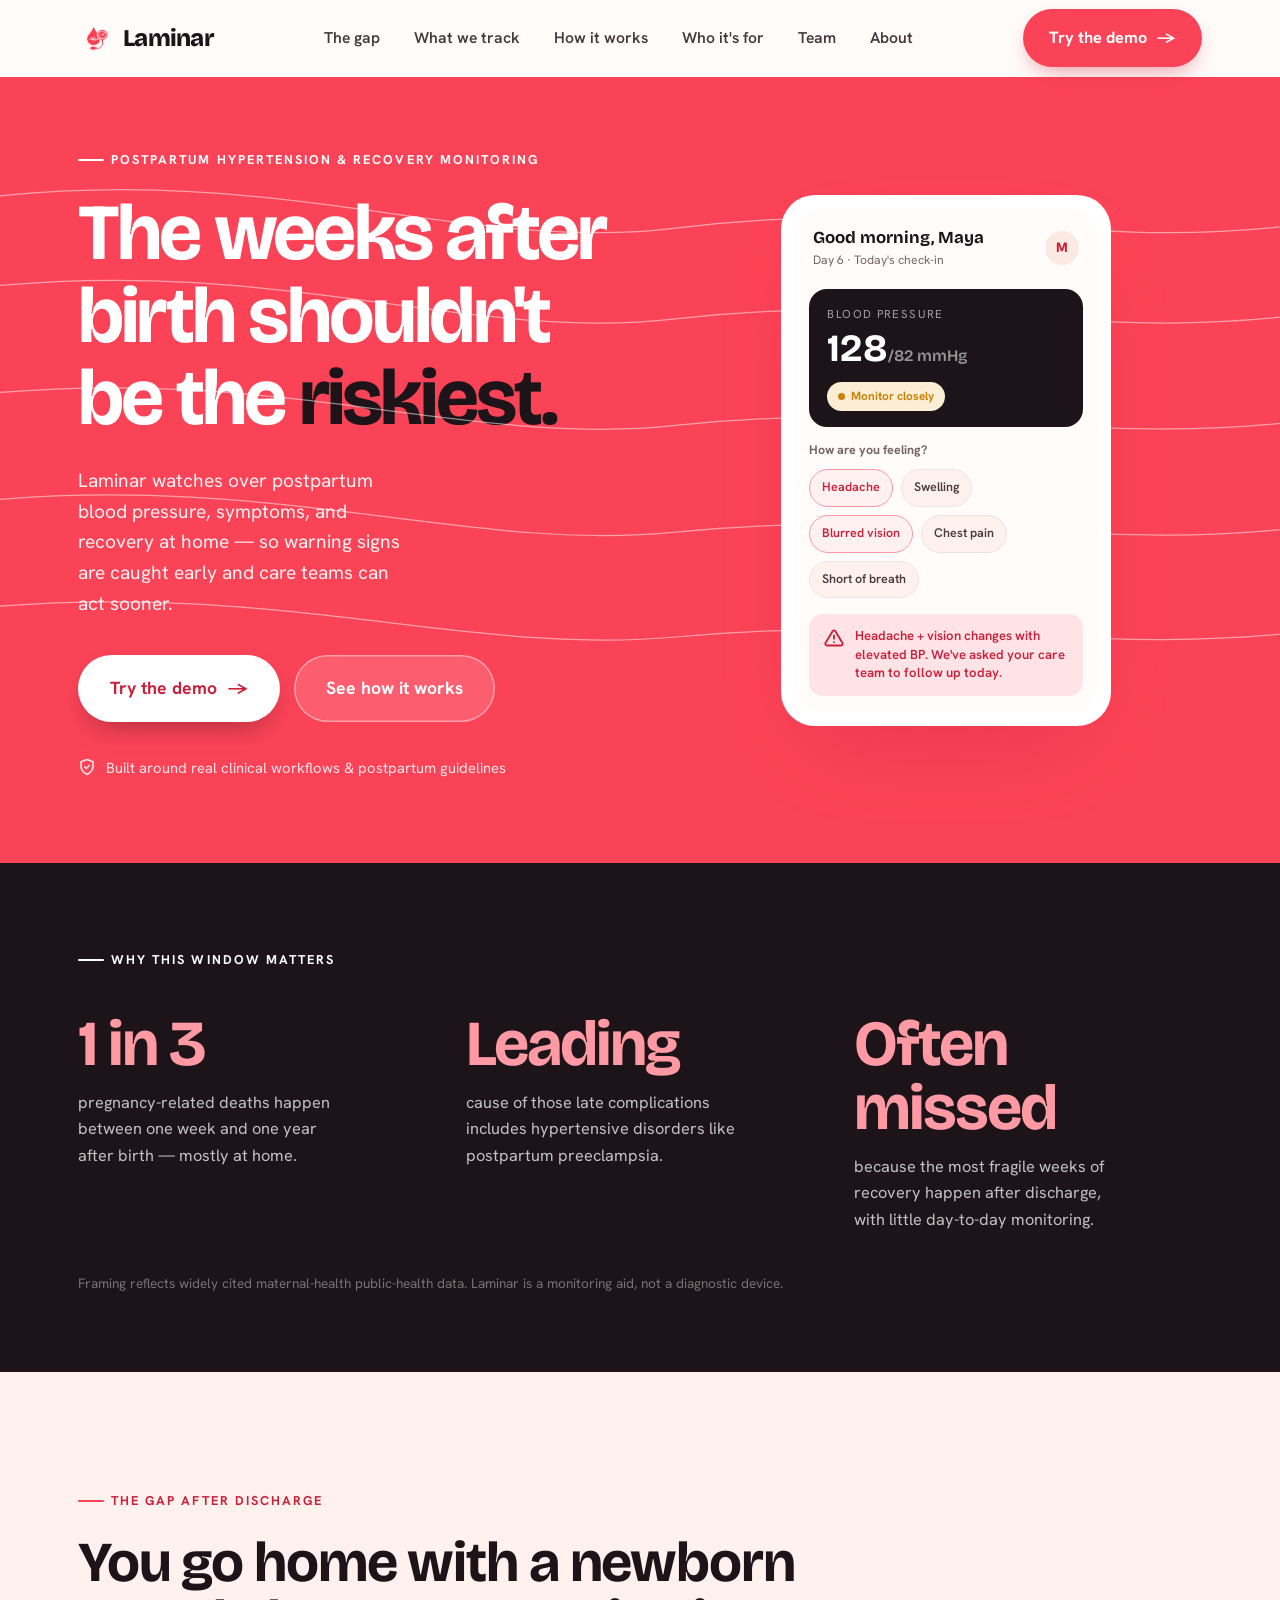
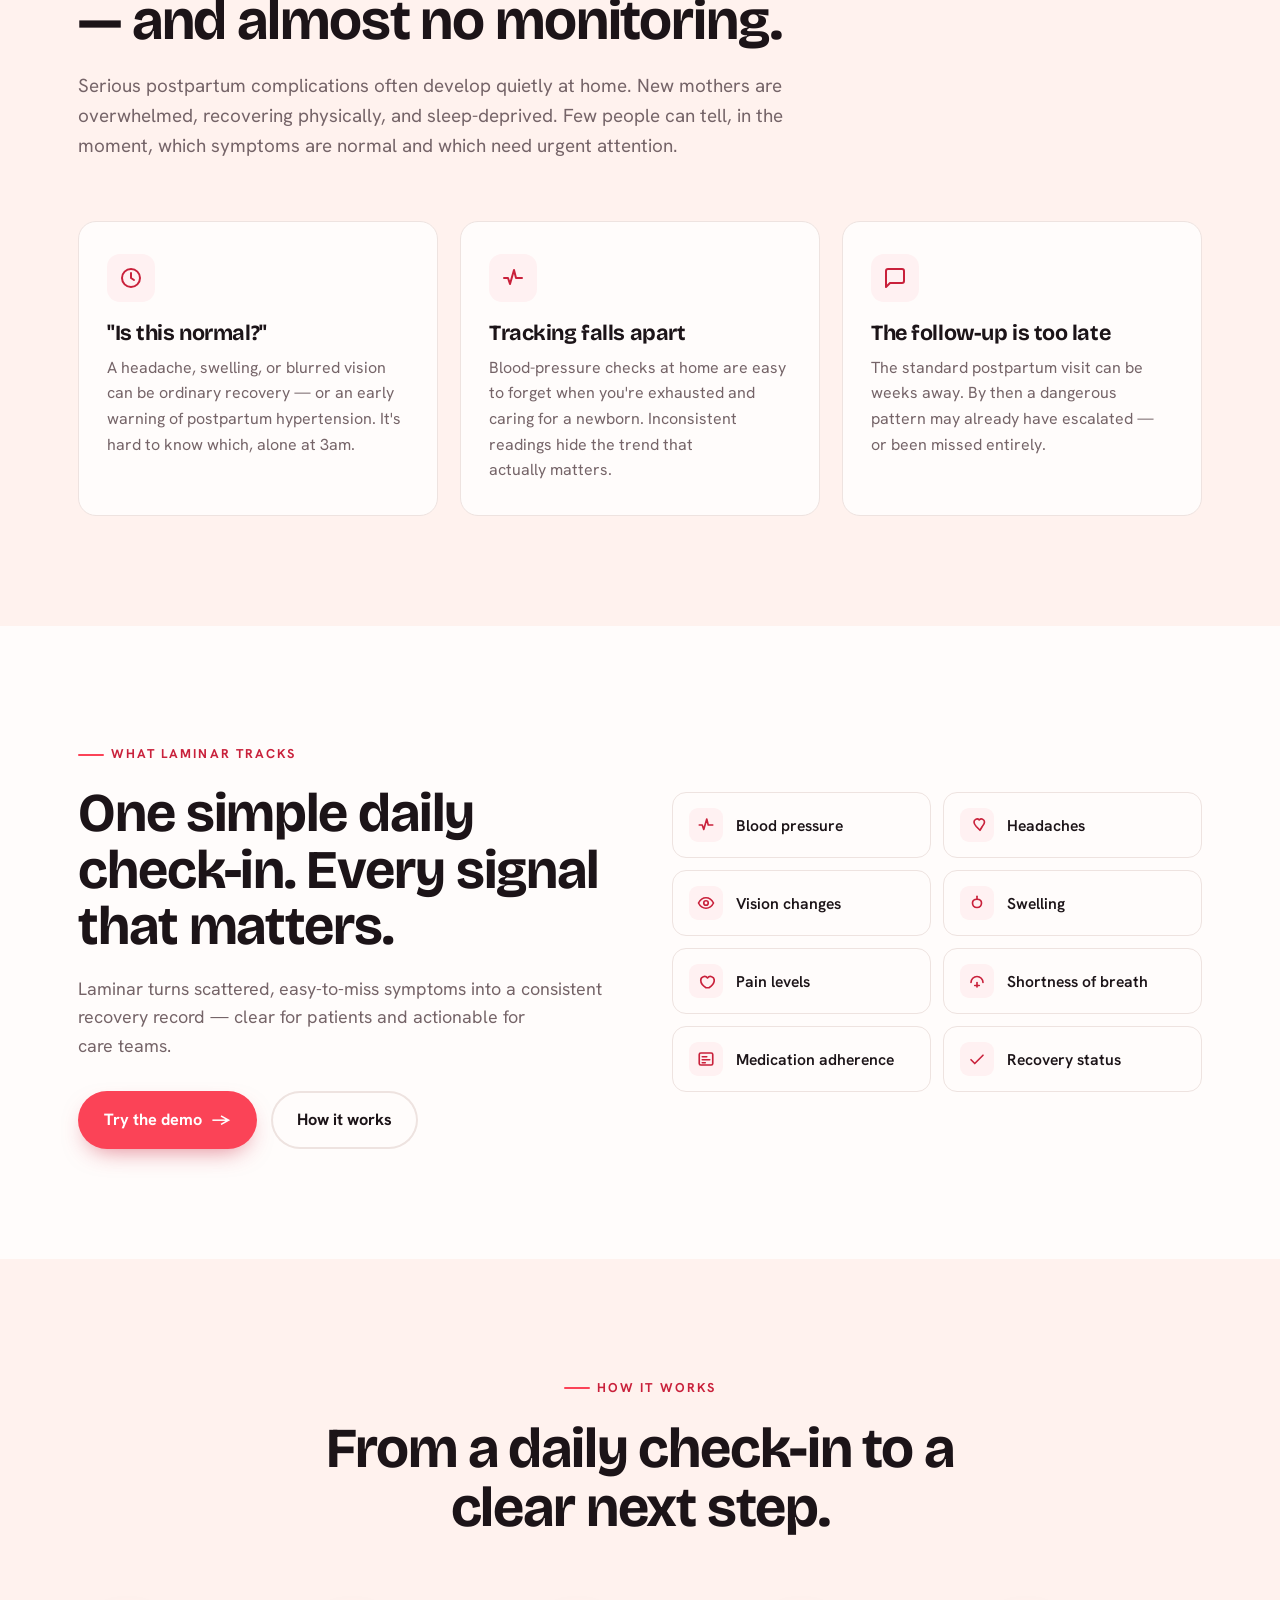
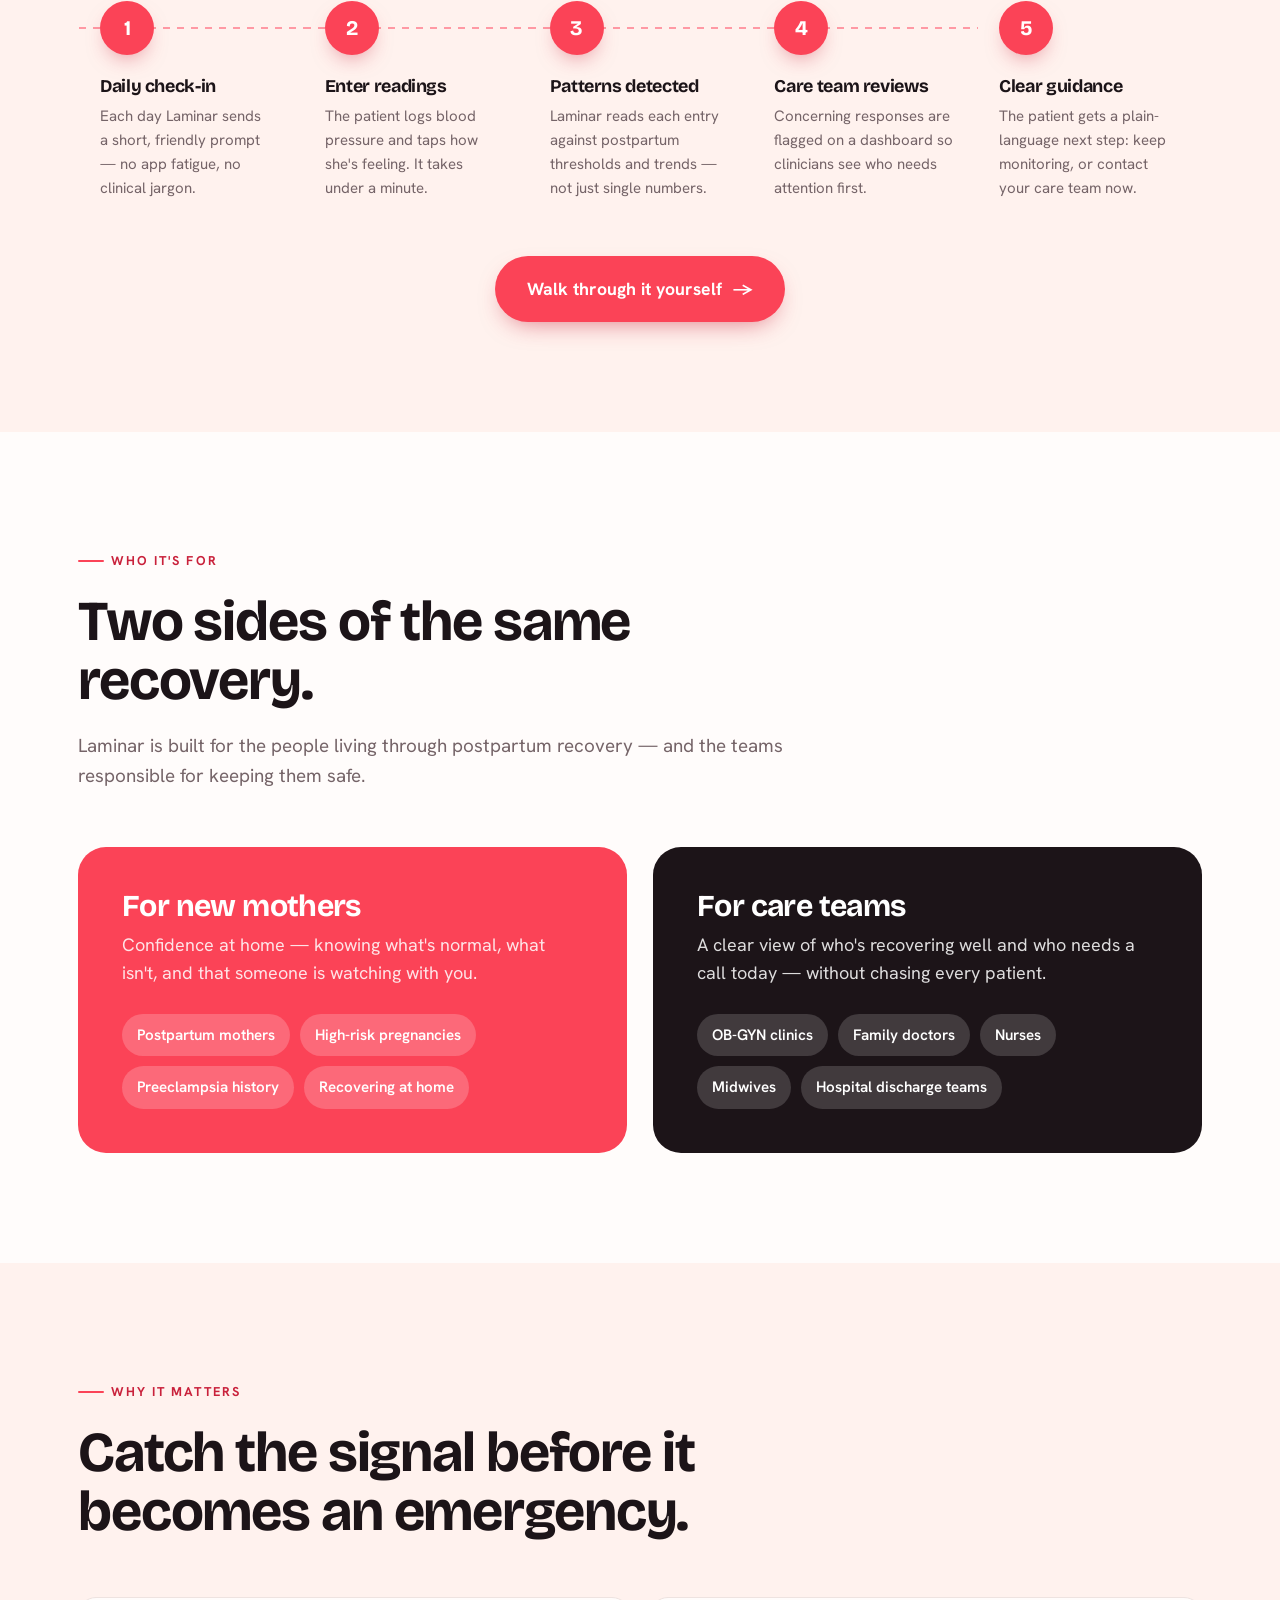
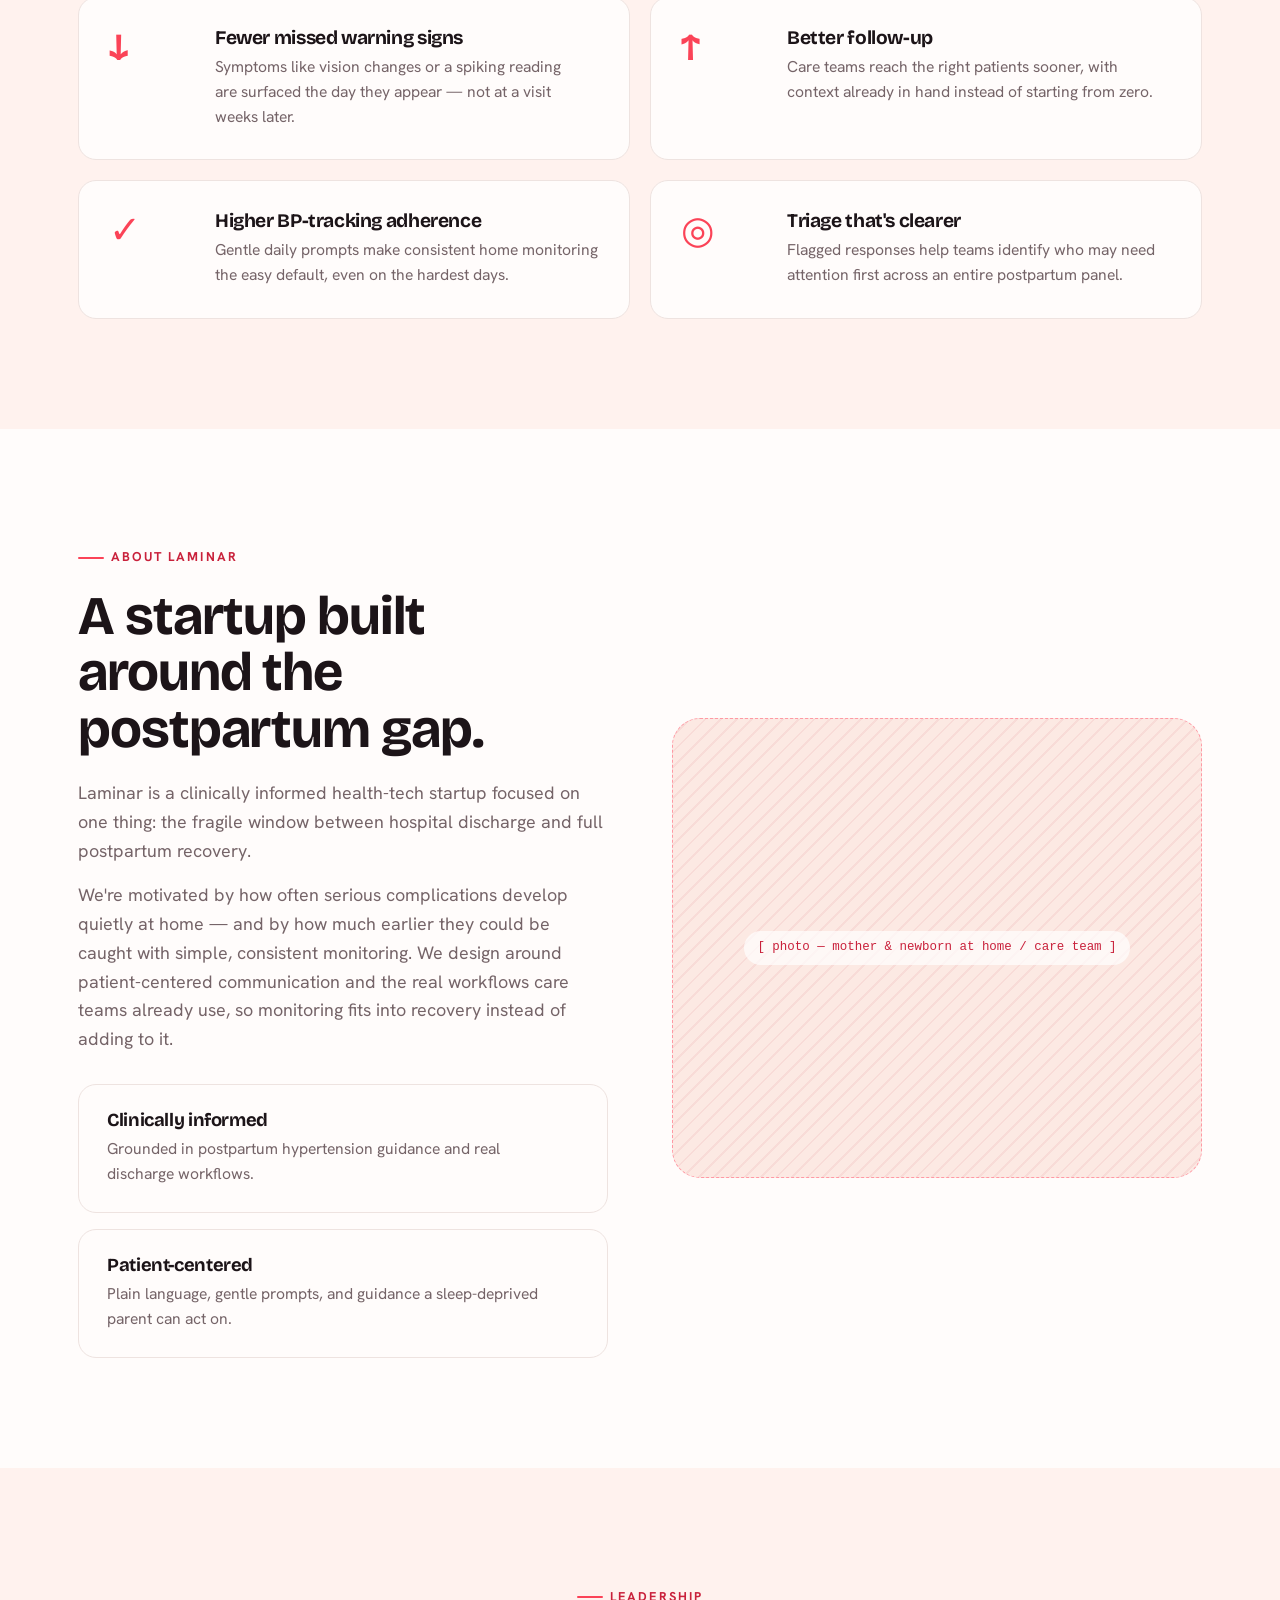
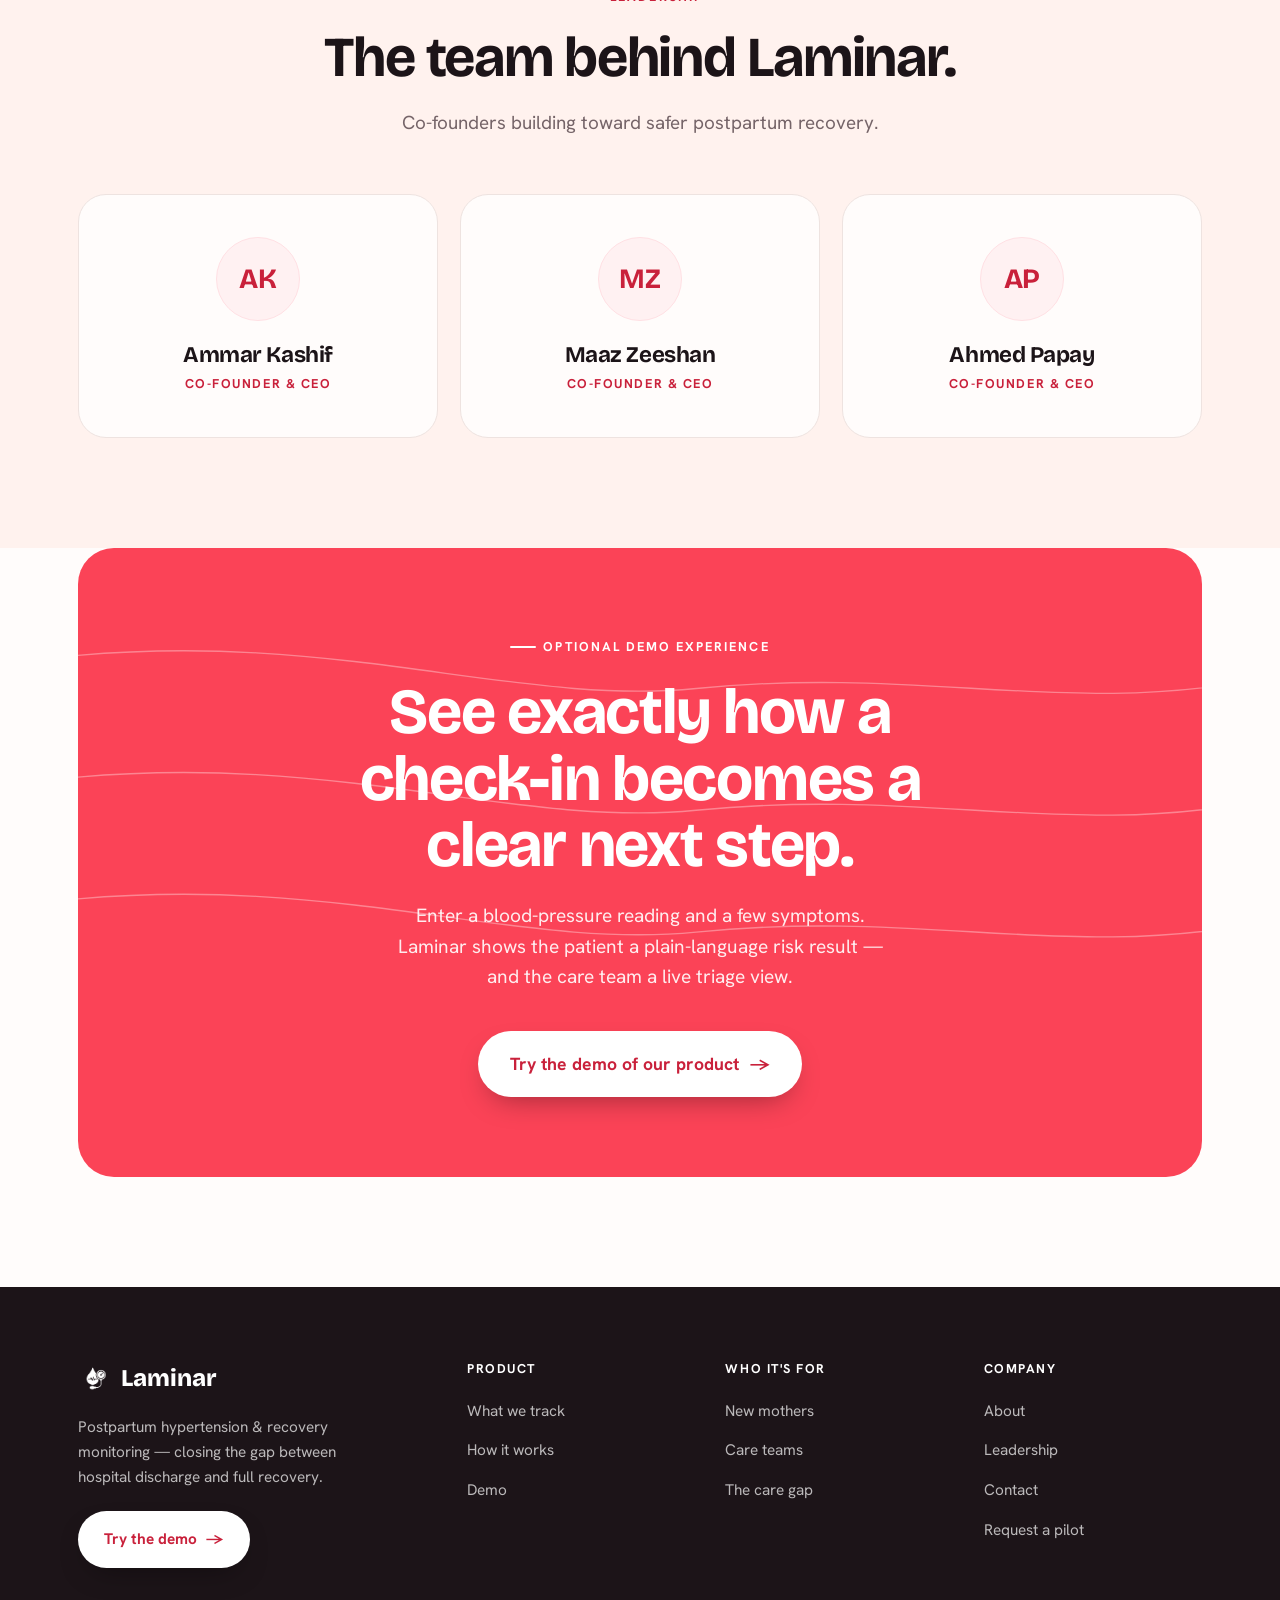
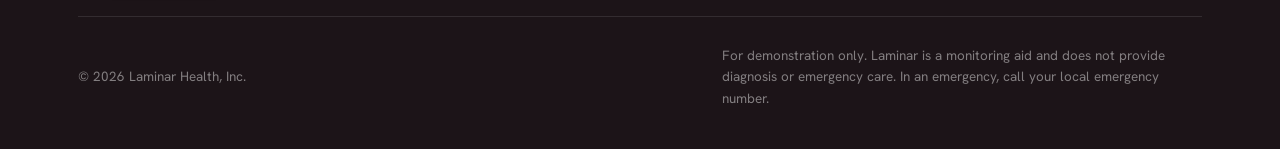
==== index.html @ c6262eac "Initial commit: Laminar website" ====
<!DOCTYPE html>
<html lang="en">
<head>
<meta charset="UTF-8" />
<meta name="viewport" content="width=device-width, initial-scale=1.0" />
<title>Laminar — Postpartum hypertension & recovery monitoring</title>
<link rel="preconnect" href="https://fonts.googleapis.com" />
<link rel="preconnect" href="https://fonts.gstatic.com" crossorigin />
<link href="https://fonts.googleapis.com/css2?family=Bricolage+Grotesque:opsz,wght@12..96,600;12..96,700;12..96,800&family=Hanken+Grotesk:wght@400;500;600;700;800&display=swap" rel="stylesheet" />
<link rel="stylesheet" href="css/site.css" />
<link rel="icon" href="assets/laminar-mark.png" />
</head>
<body>

<!-- ===================== NAV ===================== -->
<header class="nav" id="nav">
  <div class="wrap nav__in">
    <a class="brand" href="#top">
      <img src="assets/laminar-mark.png" alt="Laminar logo" />
      Laminar
    </a>
    <nav class="nav__links">
      <a href="#problem">The gap</a>
      <a href="#solution">What we track</a>
      <a href="#how">How it works</a>
      <a href="#who">Who it's for</a>
      <a href="#team">Team</a>
      <a href="#about">About</a>
    </nav>
    <div class="nav__cta">
      <a class="btn" href="Demo.html">Try the demo <span class="arr">→</span></a>
    </div>
  </div>
</header>

<!-- ===================== HERO ===================== -->
<section class="hero" id="top">
  <svg class="streamlines" viewBox="0 0 1440 700" preserveAspectRatio="none" aria-hidden="true">
    <path d="M-50,140 C300,90 520,200 760,170 1060,132 1240,205 1500,160" />
    <path d="M-50,240 C300,195 520,300 760,272 1060,238 1240,305 1500,262" />
    <path d="M-50,360 C300,318 520,418 760,392 1060,360 1240,422 1500,382" />
    <path d="M-50,480 C300,440 520,536 760,512 1060,482 1240,540 1500,502" />
    <path d="M-50,600 C300,562 520,652 760,630 1060,602 1240,656 1500,620" />
  </svg>
  <div class="wrap hero__pad">
    <div class="hero__grid">
      <div>
        <span class="eyebrow on-dark">Postpartum hypertension &amp; recovery monitoring</span>
        <h1 style="margin-top:22px;">The weeks after birth shouldn't be the <em>riskiest.</em></h1>
        <p class="hero__lede">Laminar watches over postpartum blood pressure, symptoms, and recovery at home — so warning signs are caught early and care teams can act sooner.</p>
        <div class="hero__cta">
          <a class="btn btn--white btn--lg" href="Demo.html">Try the demo <span class="arr">→</span></a>
          <a class="btn btn--lg" style="--bg:rgba(255,255,255,.14);--fg:#fff;box-shadow:inset 0 0 0 1.5px rgba(255,255,255,.4);" href="#how">See how it works</a>
        </div>
        <div class="hero__trust">
          <svg width="18" height="18" viewBox="0 0 24 24" fill="none" stroke="currentColor" stroke-width="2.2" stroke-linecap="round" stroke-linejoin="round"><path d="M12 2 4 5v6c0 5 3.4 8.5 8 11 4.6-2.5 8-6 8-11V5z"/><path d="m9 12 2 2 4-4"/></svg>
          Built around real clinical workflows &amp; postpartum guidelines
        </div>
      </div>

      <!-- hero product mock -->
      <div class="phone" aria-hidden="true">
        <div class="phone__screen">
          <div class="mock-head">
            <div>
              <div class="mock-greet">Good morning, Maya</div>
              <div class="mock-sub">Day 6 · Today's check-in</div>
            </div>
            <div class="mock-av">M</div>
          </div>
          <div class="bp-card">
            <div class="lab">Blood pressure</div>
            <div class="val">128<span>/82 mmHg</span></div>
            <div style="margin-top:12px;"><span class="pill watch dot">Monitor closely</span></div>
          </div>
          <div style="padding:2px 14px 4px;font-size:.78rem;font-weight:700;color:var(--ink-500);">How are you feeling?</div>
          <div class="sym-row">
            <span class="sym-chip sel">Headache</span>
            <span class="sym-chip">Swelling</span>
            <span class="sym-chip sel">Blurred vision</span>
            <span class="sym-chip">Chest pain</span>
            <span class="sym-chip">Short of breath</span>
          </div>
          <div style="margin:2px 14px 16px;background:var(--alert-bg);border-radius:14px;padding:13px 15px;display:flex;gap:11px;align-items:flex-start;">
            <svg width="20" height="20" viewBox="0 0 24 24" fill="none" stroke="var(--alert)" stroke-width="2.2" stroke-linecap="round" stroke-linejoin="round" style="flex:none;margin-top:1px;"><path d="M10.3 3.8 1.8 18a2 2 0 0 0 1.7 3h17a2 2 0 0 0 1.7-3L13.7 3.8a2 2 0 0 0-3.4 0z"/><path d="M12 9v4"/><path d="M12 17h.01"/></svg>
            <div style="font-size:.82rem;color:var(--alert);font-weight:600;line-height:1.4;">Headache + vision changes with elevated BP. We've asked your care team to follow up today.</div>
          </div>
        </div>
      </div>
    </div>
  </div>
</section>

<!-- ===================== STAT BAND ===================== -->
<section class="band">
  <div class="wrap">
    <span class="eyebrow on-dark" style="margin-bottom:42px;display:inline-flex;">Why this window matters</span>
    <div class="band__grid">
      <div class="stat reveal">
        <div class="n">1 in 3</div>
        <div class="t">pregnancy-related deaths happen between one week and one year after birth — mostly at home.</div>
      </div>
      <div class="stat reveal">
        <div class="n">Leading</div>
        <div class="t">cause of those late complications includes hypertensive disorders like postpartum preeclampsia.</div>
      </div>
      <div class="stat reveal">
        <div class="n">Often missed</div>
        <div class="t">because the most fragile weeks of recovery happen after discharge, with little day-to-day monitoring.</div>
      </div>
    </div>
    <p class="band__note">Framing reflects widely cited maternal-health public-health data. Laminar is a monitoring aid, not a diagnostic device.</p>
  </div>
</section>

<!-- ===================== PROBLEM ===================== -->
<section class="sec sec--cream" id="problem">
  <div class="wrap">
    <div class="sec-head reveal">
      <span class="eyebrow">The gap after discharge</span>
      <h2>You go home with a newborn — and almost no monitoring.</h2>
      <p>Serious postpartum complications often develop quietly at home. New mothers are overwhelmed, recovering physically, and sleep-deprived. Few people can tell, in the moment, which symptoms are normal and which need urgent attention.</p>
    </div>
    <div class="prob-grid">
      <div class="prob reveal">
        <div class="ico"><svg width="24" height="24" viewBox="0 0 24 24" fill="none" stroke="currentColor" stroke-width="2" stroke-linecap="round" stroke-linejoin="round"><circle cx="12" cy="12" r="9"/><path d="M12 7v5l3 2"/></svg></div>
        <h3>"Is this normal?"</h3>
        <p>A headache, swelling, or blurred vision can be ordinary recovery — or an early warning of postpartum hypertension. It's hard to know which, alone at 3am.</p>
      </div>
      <div class="prob reveal">
        <div class="ico"><svg width="24" height="24" viewBox="0 0 24 24" fill="none" stroke="currentColor" stroke-width="2" stroke-linecap="round" stroke-linejoin="round"><path d="M3 12h4l2 6 4-14 2 8h6"/></svg></div>
        <h3>Tracking falls apart</h3>
        <p>Blood-pressure checks at home are easy to forget when you're exhausted and caring for a newborn. Inconsistent readings hide the trend that actually matters.</p>
      </div>
      <div class="prob reveal">
        <div class="ico"><svg width="24" height="24" viewBox="0 0 24 24" fill="none" stroke="currentColor" stroke-width="2" stroke-linecap="round" stroke-linejoin="round"><path d="M21 15a2 2 0 0 1-2 2H7l-4 4V5a2 2 0 0 1 2-2h14a2 2 0 0 1 2 2z"/></svg></div>
        <h3>The follow-up is too late</h3>
        <p>The standard postpartum visit can be weeks away. By then a dangerous pattern may already have escalated — or been missed entirely.</p>
      </div>
    </div>
  </div>
</section>

<!-- ===================== SOLUTION ===================== -->
<section class="sec" id="solution">
  <div class="wrap split">
    <div class="reveal">
      <span class="eyebrow">What Laminar tracks</span>
      <h2 style="font-size:clamp(2.1rem,4.4vw,3.4rem);margin-top:20px;">One simple daily check-in. Every signal that matters.</h2>
      <p style="color:var(--ink-500);font-size:1.12rem;margin-top:20px;">Laminar turns scattered, easy-to-miss symptoms into a consistent recovery record — clear for patients and actionable for care teams.</p>
      <div style="margin-top:30px;display:flex;gap:14px;flex-wrap:wrap;">
        <a class="btn" href="Demo.html">Try the demo <span class="arr">→</span></a>
        <a class="btn btn--ghost" href="#how">How it works</a>
      </div>
    </div>
    <div class="signal-grid reveal">
      <div class="signal"><span class="s-ico"><svg width="18" height="18" viewBox="0 0 24 24" fill="none" stroke="currentColor" stroke-width="2.2" stroke-linecap="round" stroke-linejoin="round"><path d="M3 12h4l2 6 4-14 2 8h6"/></svg></span>Blood pressure</div>
      <div class="signal"><span class="s-ico"><svg width="18" height="18" viewBox="0 0 24 24" fill="none" stroke="currentColor" stroke-width="2.2" stroke-linecap="round" stroke-linejoin="round"><path d="M19 14c1.5-1.6 3-3.6 3-6a4 4 0 0 0-7-2.7A4 4 0 0 0 8 8c0 2.4 1.5 4.4 3 6l5 5z"/></svg></span>Headaches</div>
      <div class="signal"><span class="s-ico"><svg width="18" height="18" viewBox="0 0 24 24" fill="none" stroke="currentColor" stroke-width="2.2" stroke-linecap="round" stroke-linejoin="round"><circle cx="12" cy="12" r="3"/><path d="M2 12s3.5-7 10-7 10 7 10 7-3.5 7-10 7-10-7-10-7z"/></svg></span>Vision changes</div>
      <div class="signal"><span class="s-ico"><svg width="18" height="18" viewBox="0 0 24 24" fill="none" stroke="currentColor" stroke-width="2.2" stroke-linecap="round" stroke-linejoin="round"><path d="M6 12c0-3 2-5 6-5s6 2 6 5-2 6-6 6-6-3-6-6z"/><path d="M12 7V3"/></svg></span>Swelling</div>
      <div class="signal"><span class="s-ico"><svg width="18" height="18" viewBox="0 0 24 24" fill="none" stroke="currentColor" stroke-width="2.2" stroke-linecap="round" stroke-linejoin="round"><path d="M12 21c-4-2.5-7-6-7-10a5 5 0 0 1 9-3 5 5 0 0 1 9 3c0 4-3 7.5-7 10z"/></svg></span>Pain levels</div>
      <div class="signal"><span class="s-ico"><svg width="18" height="18" viewBox="0 0 24 24" fill="none" stroke="currentColor" stroke-width="2.2" stroke-linecap="round" stroke-linejoin="round"><path d="M4 14a8 8 0 1 1 16 0"/><path d="M12 14v6"/><path d="M9 18h6"/></svg></span>Shortness of breath</div>
      <div class="signal"><span class="s-ico"><svg width="18" height="18" viewBox="0 0 24 24" fill="none" stroke="currentColor" stroke-width="2.2" stroke-linecap="round" stroke-linejoin="round"><rect x="3" y="4" width="18" height="16" rx="2"/><path d="M7 9h6M7 13h10M7 17h4"/></svg></span>Medication adherence</div>
      <div class="signal"><span class="s-ico"><svg width="18" height="18" viewBox="0 0 24 24" fill="none" stroke="currentColor" stroke-width="2.2" stroke-linecap="round" stroke-linejoin="round"><path d="M20 7 9 18l-5-5"/></svg></span>Recovery status</div>
    </div>
  </div>
</section>

<!-- ===================== HOW IT WORKS ===================== -->
<section class="sec sec--cream" id="how">
  <div class="wrap">
    <div class="sec-head reveal" style="margin-inline:auto;text-align:center;">
      <span class="eyebrow" style="justify-content:center;">How it works</span>
      <h2>From a daily check-in to a clear next step.</h2>
    </div>
    <div class="steps">
      <div class="step reveal">
        <div class="step__num">1</div>
        <h3>Daily check-in</h3>
        <p>Each day Laminar sends a short, friendly prompt — no app fatigue, no clinical jargon.</p>
      </div>
      <div class="step reveal">
        <div class="step__num">2</div>
        <h3>Enter readings</h3>
        <p>The patient logs blood pressure and taps how she's feeling. It takes under a minute.</p>
      </div>
      <div class="step reveal">
        <div class="step__num">3</div>
        <h3>Patterns detected</h3>
        <p>Laminar reads each entry against postpartum thresholds and trends — not just single numbers.</p>
      </div>
      <div class="step reveal">
        <div class="step__num">4</div>
        <h3>Care team reviews</h3>
        <p>Concerning responses are flagged on a dashboard so clinicians see who needs attention first.</p>
      </div>
      <div class="step reveal">
        <div class="step__num">5</div>
        <h3>Clear guidance</h3>
        <p>The patient gets a plain-language next step: keep monitoring, or contact your care team now.</p>
      </div>
    </div>
    <div style="text-align:center;margin-top:56px;">
      <a class="btn btn--lg" href="Demo.html">Walk through it yourself <span class="arr">→</span></a>
    </div>
  </div>
</section>

<!-- ===================== WHO IT'S FOR ===================== -->
<section class="sec" id="who">
  <div class="wrap">
    <div class="sec-head reveal">
      <span class="eyebrow">Who it's for</span>
      <h2>Two sides of the same recovery.</h2>
      <p>Laminar is built for the people living through postpartum recovery — and the teams responsible for keeping them safe.</p>
    </div>
    <div class="who-grid">
      <div class="who who--moms reveal">
        <h3>For new mothers</h3>
        <p>Confidence at home — knowing what's normal, what isn't, and that someone is watching with you.</p>
        <ul>
          <li>Postpartum mothers</li>
          <li>High-risk pregnancies</li>
          <li>Preeclampsia history</li>
          <li>Recovering at home</li>
        </ul>
      </div>
      <div class="who who--teams reveal">
        <h3>For care teams</h3>
        <p>A clear view of who's recovering well and who needs a call today — without chasing every patient.</p>
        <ul>
          <li>OB-GYN clinics</li>
          <li>Family doctors</li>
          <li>Nurses</li>
          <li>Midwives</li>
          <li>Hospital discharge teams</li>
        </ul>
      </div>
    </div>
  </div>
</section>

<!-- ===================== WHY IT MATTERS ===================== -->
<section class="sec sec--cream">
  <div class="wrap">
    <div class="sec-head reveal">
      <span class="eyebrow">Why it matters</span>
      <h2>Catch the signal before it becomes an emergency.</h2>
    </div>
    <div class="why-grid">
      <div class="why reveal">
        <div class="big">↓</div>
        <div><h3>Fewer missed warning signs</h3><p>Symptoms like vision changes or a spiking reading are surfaced the day they appear — not at a visit weeks later.</p></div>
      </div>
      <div class="why reveal">
        <div class="big">↑</div>
        <div><h3>Better follow-up</h3><p>Care teams reach the right patients sooner, with context already in hand instead of starting from zero.</p></div>
      </div>
      <div class="why reveal">
        <div class="big">✓</div>
        <div><h3>Higher BP-tracking adherence</h3><p>Gentle daily prompts make consistent home monitoring the easy default, even on the hardest days.</p></div>
      </div>
      <div class="why reveal">
        <div class="big">◎</div>
        <div><h3>Triage that's clearer</h3><p>Flagged responses help teams identify who may need attention first across an entire postpartum panel.</p></div>
      </div>
    </div>
  </div>
</section>

<!-- ===================== ABOUT ===================== -->
<section class="sec" id="about">
  <div class="wrap about-grid">
    <div class="reveal">
      <span class="eyebrow">About Laminar</span>
      <h2 style="font-size:clamp(2.1rem,4.4vw,3.4rem);margin-top:20px;">A startup built around the postpartum gap.</h2>
      <p style="color:var(--ink-500);font-size:1.12rem;margin-top:22px;">Laminar is a clinically informed health-tech startup focused on one thing: the fragile window between hospital discharge and full postpartum recovery.</p>
      <p style="color:var(--ink-500);font-size:1.12rem;margin-top:16px;">We're motivated by how often serious complications develop quietly at home — and by how much earlier they could be caught with simple, consistent monitoring. We design around patient-centered communication and the real workflows care teams already use, so monitoring fits into recovery instead of adding to it.</p>
      <div class="about-cards" style="margin-top:30px;">
        <div class="about-card"><h4>Clinically informed</h4><p>Grounded in postpartum hypertension guidance and real discharge workflows.</p></div>
        <div class="about-card"><h4>Patient-centered</h4><p>Plain language, gentle prompts, and guidance a sleep-deprived parent can act on.</p></div>
      </div>
    </div>
    <div class="slot reveal" style="min-height:460px;">
      <div class="slot__tag">[ photo — mother &amp; newborn at home / care team ]</div>
    </div>
  </div>
</section>

<!-- ===================== LEADERSHIP ===================== -->
<section class="sec sec--cream" id="team">
  <div class="wrap">
    <div class="sec-head reveal" style="margin-inline:auto;text-align:center;">
      <span class="eyebrow" style="justify-content:center;">Leadership</span>
      <h2>The team behind Laminar.</h2>
      <p style="margin-inline:auto;">Co-founders building toward safer postpartum recovery.</p>
    </div>
    <div class="team-grid">
      <div class="team-card reveal">
        <div class="avatar">AK</div>
        <h3>Ammar Kashif</h3>
        <div class="role">Co-Founder &amp; CEO</div>
      </div>
      <div class="team-card reveal">
        <div class="avatar">MZ</div>
        <h3>Maaz Zeeshan</h3>
        <div class="role">Co-Founder &amp; CEO</div>
      </div>
      <div class="team-card reveal">
        <div class="avatar">AP</div>
        <h3>Ahmed Papay</h3>
        <div class="role">Co-Founder &amp; CEO</div>
      </div>
    </div>
  </div>
</section>

<!-- ===================== DEMO CTA ===================== -->
<section class="sec" style="padding-top:0;">
  <div class="wrap">
    <div class="cta reveal">
      <svg class="streamlines" viewBox="0 0 1200 500" preserveAspectRatio="none" aria-hidden="true" style="opacity:.35;">
        <path d="M-50,120 C260,80 460,170 660,150 900,126 1060,180 1260,140"/>
        <path d="M-50,250 C260,210 460,300 660,280 900,256 1060,310 1260,270"/>
        <path d="M-50,380 C260,340 460,430 660,410 900,386 1060,440 1260,400"/>
      </svg>
      <div style="position:relative;z-index:1;">
        <span class="eyebrow on-dark" style="justify-content:center;margin-bottom:22px;">Optional demo experience</span>
        <h2>See exactly how a check-in becomes a clear next step.</h2>
        <p>Enter a blood-pressure reading and a few symptoms. Laminar shows the patient a plain-language risk result — and the care team a live triage view.</p>
        <div class="cta__row">
          <a class="btn btn--white btn--lg" href="Demo.html">Try the demo of our product <span class="arr">→</span></a>
        </div>
      </div>
    </div>
  </div>
</section>

<!-- ===================== FOOTER ===================== -->
<footer class="foot">
  <div class="wrap">
    <div class="foot__top">
      <div>
        <div class="foot__brand"><img src="assets/laminar-mark-white.png" alt="" />Laminar</div>
        <p class="fdesc">Postpartum hypertension &amp; recovery monitoring — closing the gap between hospital discharge and full recovery.</p>
        <div style="margin-top:22px;"><a class="btn btn--white" href="Demo.html">Try the demo <span class="arr">→</span></a></div>
      </div>
      <div>
        <h5>Product</h5>
        <ul>
          <li><a href="#solution">What we track</a></li>
          <li><a href="#how">How it works</a></li>
          <li><a href="Demo.html">Demo</a></li>
        </ul>
      </div>
      <div>
        <h5>Who it's for</h5>
        <ul>
          <li><a href="#who">New mothers</a></li>
          <li><a href="#who">Care teams</a></li>
          <li><a href="#problem">The care gap</a></li>
        </ul>
      </div>
      <div>
        <h5>Company</h5>
        <ul>
          <li><a href="#about">About</a></li>
          <li><a href="#team">Leadership</a></li>
          <li><a href="mailto:hello@laminar.health">Contact</a></li>
          <li><a href="Demo.html">Request a pilot</a></li>
        </ul>
      </div>
    </div>
    <div class="foot__bot">
      <span>© 2026 Laminar Health, Inc.</span>
      <span class="disc">For demonstration only. Laminar is a monitoring aid and does not provide diagnosis or emergency care. In an emergency, call your local emergency number.</span>
    </div>
  </div>
</footer>

<script>
  // nav shadow on scroll
  const nav = document.getElementById('nav');
  const onScroll = () => nav.classList.toggle('scrolled', window.scrollY > 12);
  onScroll(); window.addEventListener('scroll', onScroll, { passive: true });

  // reveal on scroll
  const io = new IntersectionObserver((entries) => {
    entries.forEach((e) => { if (e.isIntersecting) { e.target.classList.add('in'); io.unobserve(e.target); } });
  }, { threshold: 0.12, rootMargin: '0px 0px -8% 0px' });
  document.querySelectorAll('.reveal').forEach((el, i) => {
    el.style.transitionDelay = (Math.min(i % 5, 4) * 60) + 'ms';
    io.observe(el);
  });
  // safety net: never leave content hidden
  setTimeout(() => document.querySelectorAll('.reveal:not(.in)').forEach(el => {
    if (el.getBoundingClientRect().top < window.innerHeight) el.classList.add('in');
  }), 1200);
</script>
</body>
</html>
---- css/site.css ----
/* ============================================================
   LAMINAR — design tokens + marketing site styles
   Coral-forward, bold & graphic. Bricolage Grotesque + Hanken Grotesk.
   ============================================================ */

:root {
  /* brand coral (sampled from logo #FC4557) */
  --coral:      #FB4357;
  --coral-600:  #EC3149;
  --coral-700:  #C9213B;
  --coral-300:  #FF99A4;
  --coral-100:  #FFE0E4;
  --coral-50:   #FFF1F2;

  /* warm neutrals */
  --ink:        #1C1418;
  --ink-700:    #463A3F;
  --ink-500:    #756468;
  --ink-300:    #B7A9AD;
  --line:       #EEE3E0;
  --paper:      #FFFCFB;
  --cream:      #FFF2EE;
  --cream-deep: #FCE9E3;

  /* semantic risk states */
  --ok:       #138a63;
  --ok-bg:    #E1F2EB;
  --watch:    #C9820A;
  --watch-bg: #FBEED4;
  --alert:    var(--coral-700);
  --alert-bg: #FFE3E6;

  --radius:   18px;
  --radius-lg: 28px;
  --radius-sm: 11px;
  --shadow-sm: 0 1px 2px rgba(28,20,24,.05), 0 6px 16px -10px rgba(28,20,24,.18);
  --shadow-md: 0 2px 4px rgba(28,20,24,.04), 0 24px 48px -22px rgba(201,33,59,.28);
  --shadow-lg: 0 40px 90px -40px rgba(201,33,59,.40);

  --maxw: 1180px;
  --font-display: "Bricolage Grotesque", "Hanken Grotesk", system-ui, sans-serif;
  --font-body: "Hanken Grotesk", system-ui, -apple-system, sans-serif;
}

* { box-sizing: border-box; }
html { scroll-behavior: smooth; -webkit-text-size-adjust: 100%; }
body {
  margin: 0;
  font-family: var(--font-body);
  color: var(--ink);
  background: var(--paper);
  font-size: 18px;
  line-height: 1.6;
  -webkit-font-smoothing: antialiased;
  text-rendering: optimizeLegibility;
}
h1,h2,h3,h4 { font-family: var(--font-display); font-weight: 700; line-height: 1.04; letter-spacing: -.02em; margin: 0; }
p { margin: 0; text-wrap: pretty; }
a { color: inherit; text-decoration: none; }
img { display: block; max-width: 100%; }
section { position: relative; }

.wrap { max-width: var(--maxw); margin-inline: auto; padding-inline: 28px; }
.eyebrow {
  font-family: var(--font-body);
  font-weight: 700;
  font-size: .8rem;
  letter-spacing: .16em;
  text-transform: uppercase;
  display: inline-flex; align-items: center; gap: .55em;
  color: var(--coral-700);
}
.eyebrow::before {
  content: ""; width: 26px; height: 2px; background: var(--coral); border-radius: 2px;
}
.eyebrow.on-dark { color: #fff; }
.eyebrow.on-dark::before { background: #fff; }

/* ---------- buttons ---------- */
.btn {
  --bg: var(--coral); --fg: #fff;
  display: inline-flex; align-items: center; gap: .6em;
  font-family: var(--font-body); font-weight: 700; font-size: 1.02rem;
  background: var(--bg); color: var(--fg);
  padding: 16px 26px; border-radius: 100px; border: 0; cursor: pointer;
  transition: transform .18s cubic-bezier(.2,.8,.2,1), box-shadow .2s, background .2s;
  box-shadow: 0 10px 24px -10px rgba(201,33,59,.6);
  white-space: nowrap;
}
.btn:hover { transform: translateY(-2px); box-shadow: 0 16px 32px -12px rgba(201,33,59,.7); }
.btn:active { transform: translateY(0); }
.btn .arr { transition: transform .2s; }
.btn:hover .arr { transform: translateX(3px); }
.btn--ghost {
  --bg: transparent; --fg: var(--ink);
  box-shadow: inset 0 0 0 2px var(--line);
}
.btn--ghost:hover { box-shadow: inset 0 0 0 2px var(--coral); }
.btn--white { --bg: #fff; --fg: var(--coral-700); box-shadow: 0 12px 30px -12px rgba(0,0,0,.4); }
.btn--lg { padding: 19px 32px; font-size: 1.1rem; }

/* ---------- nav ---------- */
.nav {
  position: sticky; top: 0; z-index: 50;
  backdrop-filter: saturate(140%) blur(14px);
  background: color-mix(in srgb, var(--paper) 82%, transparent);
  border-bottom: 1px solid transparent;
  transition: border-color .3s, background .3s;
}
.nav.scrolled { border-color: var(--line); }
.nav__in { display: flex; align-items: center; justify-content: space-between; height: 76px; }
.brand { display: flex; align-items: center; gap: 11px; font-family: var(--font-display); font-weight: 800; font-size: 1.5rem; letter-spacing: -.03em; }
.brand img { width: 34px; height: 34px; }
.nav__links { display: flex; gap: 34px; align-items: center; }
.nav__links a { font-weight: 600; font-size: .98rem; color: var(--ink-700); transition: color .15s; }
.nav__links a:hover { color: var(--coral-700); }
.nav__cta { display: flex; align-items: center; gap: 14px; }
.nav__burger { display: none; }

/* ---------- hero ---------- */
.hero { background: var(--coral); color: #fff; overflow: hidden; padding: 64px 0 0; }
.hero__grid { display: grid; grid-template-columns: 1.05fr .95fr; gap: 48px; align-items: center; }
.hero h1 { font-size: clamp(2.7rem, 6.2vw, 5.4rem); letter-spacing: -.035em; }
.hero h1 em { font-style: normal; color: var(--ink); }
.hero__lede { font-size: clamp(1.05rem, 1.5vw, 1.3rem); max-width: 30ch; margin-top: 26px; color: rgba(255,255,255,.92); }
.hero__cta { display: flex; gap: 14px; margin-top: 36px; flex-wrap: wrap; }
.hero__trust { display: flex; gap: 10px; align-items: center; margin-top: 34px; font-size: .92rem; color: rgba(255,255,255,.85); }
.hero__pad { padding-bottom: 84px; }

/* flowing laminar streamlines (decorative) */
.streamlines { position: absolute; inset: 0; pointer-events: none; opacity: .5; }
.streamlines path { fill: none; stroke: #fff; stroke-width: 1.4; }

/* hero product card */
.phone {
  position: relative; z-index: 2;
  background: #fff; border-radius: 34px; padding: 14px;
  box-shadow: var(--shadow-lg);
  width: 330px; max-width: 100%; margin-inline: auto;
  color: var(--ink);
}
.phone__screen { background: var(--paper); border-radius: 24px; overflow: hidden; }

/* generic UI mock bits reused on marketing page */
.mock-head { display:flex; align-items:center; justify-content:space-between; padding: 16px 18px 12px; }
.mock-greet { font-weight: 700; font-family: var(--font-display); font-size: 1.05rem; }
.mock-sub { font-size: .76rem; color: var(--ink-500); }
.mock-av { width: 34px; height: 34px; border-radius: 50%; background: var(--cream-deep); display:grid; place-items:center; color: var(--coral-700); font-weight:800; font-size:.85rem; }

.bp-card { margin: 6px 14px 12px; background: var(--ink); color:#fff; border-radius: 18px; padding: 16px 18px; }
.bp-card .lab { font-size: .72rem; letter-spacing: .12em; text-transform: uppercase; color: rgba(255,255,255,.6); }
.bp-card .val { font-family: var(--font-display); font-weight: 700; font-size: 2.4rem; line-height: 1; margin-top: 6px; }
.bp-card .val span { font-size: 1rem; color: rgba(255,255,255,.55); font-weight: 600; }
.pill { display:inline-flex; align-items:center; gap:6px; font-size:.74rem; font-weight:700; padding:5px 11px; border-radius:100px; }
.pill.ok { background: var(--ok-bg); color: var(--ok); }
.pill.watch { background: var(--watch-bg); color: var(--watch); }
.pill.alert { background: var(--alert-bg); color: var(--alert); }
.pill.dot::before { content:""; width:7px; height:7px; border-radius:50%; background:currentColor; }

.sym-row { display:flex; gap:8px; flex-wrap:wrap; padding: 4px 14px 14px; }
.sym-chip { font-size:.78rem; font-weight:600; padding:8px 12px; border-radius:100px; background:var(--cream); color:var(--ink-700); border:1px solid var(--line); white-space:nowrap; }
.sym-chip.sel { background: var(--coral-50); border-color: var(--coral-300); color: var(--coral-700); }

/* ---------- generic section ---------- */
.sec { padding: 110px 0; }
.sec--cream { background: var(--cream); }
.sec--ink { background: var(--ink); color: #fff; }
.sec-head { max-width: 760px; }
.sec-head h2 { font-size: clamp(2.1rem, 4.4vw, 3.6rem); }
.sec-head .eyebrow { margin-bottom: 22px; }
.sec-head p { color: var(--ink-500); font-size: 1.18rem; margin-top: 20px; }
.sec--ink .sec-head p { color: rgba(255,255,255,.72); }

/* big stat band */
.band { background: var(--ink); color:#fff; padding: 78px 0; }
.band__grid { display:grid; grid-template-columns: repeat(3,1fr); gap: 40px; }
.stat .n { font-family: var(--font-display); font-weight:700; font-size: clamp(2.6rem,5vw,4.2rem); letter-spacing:-.03em; color: var(--coral-300); line-height:1; }
.stat .t { margin-top: 14px; color: rgba(255,255,255,.74); font-size: 1.02rem; max-width: 30ch; }
.band__note { margin-top: 40px; font-size:.85rem; color: rgba(255,255,255,.4); }

/* problem cards */
.prob-grid { display:grid; grid-template-columns: repeat(3,1fr); gap: 22px; margin-top: 60px; }
.prob {
  background: var(--paper); border:1px solid var(--line); border-radius: var(--radius);
  padding: 32px 28px; transition: transform .2s, box-shadow .2s;
}
.prob:hover { transform: translateY(-4px); box-shadow: var(--shadow-md); }
.prob .ico { width:48px; height:48px; border-radius: 13px; background: var(--coral-50); color: var(--coral-700); display:grid; place-items:center; margin-bottom: 20px; }
.prob h3 { font-size: 1.35rem; margin-bottom: 10px; }
.prob p { color: var(--ink-500); font-size: 1rem; }

/* solution split */
.split { display:grid; grid-template-columns: 1fr 1fr; gap: 64px; align-items:center; }
.signal-grid { display:grid; grid-template-columns: repeat(2,1fr); gap: 12px; }
.signal {
  display:flex; align-items:center; gap: 13px; padding: 15px 16px;
  background: var(--paper); border:1px solid var(--line); border-radius: 14px; font-weight:600; font-size:.98rem;
  transition: border-color .2s, transform .2s;
}
.signal:hover { border-color: var(--coral-300); transform: translateX(3px); }
.signal .s-ico { width:34px;height:34px;border-radius:9px; display:grid;place-items:center; background:var(--coral-50); color:var(--coral-700); flex:none; }

/* how it works */
.steps { display:grid; grid-template-columns: repeat(5,1fr); gap: 0; margin-top: 64px; counter-reset: step; }
.step { padding: 0 22px; position: relative; }
.step:not(:last-child)::after {
  content:""; position:absolute; top: 26px; right: -1px; width: 100%; height: 2px;
  background: repeating-linear-gradient(90deg, var(--coral-300) 0 7px, transparent 7px 14px);
  z-index: 0;
}
.step__num {
  width: 54px; height: 54px; border-radius: 50%; background: var(--coral); color:#fff;
  display:grid; place-items:center; font-family: var(--font-display); font-weight:700; font-size:1.3rem;
  position: relative; z-index: 1; margin-bottom: 22px; box-shadow: 0 10px 22px -10px rgba(201,33,59,.6);
}
.step h3 { font-size: 1.12rem; margin-bottom: 8px; }
.step p { font-size: .94rem; color: var(--ink-500); }

/* who it's for */
.who-grid { display:grid; grid-template-columns: 1fr 1fr; gap: 26px; margin-top: 56px; }
.who {
  border-radius: var(--radius-lg); padding: 44px; position:relative; overflow:hidden;
}
.who--moms { background: var(--coral); color:#fff; }
.who--teams { background: var(--ink); color:#fff; }
.who h3 { font-size: 1.9rem; margin-bottom: 8px; }
.who > p { opacity:.85; margin-bottom: 26px; }
.who ul { list-style:none; margin:0; padding:0; display:flex; flex-wrap:wrap; gap:10px; }
.who li { background: rgba(255,255,255,.16); padding: 9px 15px; border-radius: 100px; font-weight:600; font-size:.95rem; }
.who--moms li { background: rgba(255,255,255,.2); }

/* why it matters */
.why-grid { display:grid; grid-template-columns: repeat(2,1fr); gap: 20px; margin-top: 56px; }
.why {
  display:flex; gap: 20px; padding: 30px; border-radius: var(--radius);
  background: var(--paper); border:1px solid var(--line);
}
.why .big { font-family: var(--font-display); font-weight:700; font-size: 2.4rem; color: var(--coral); line-height:1; flex:none; width: 86px; }
.why h3 { font-size: 1.2rem; margin-bottom: 6px; }
.why p { font-size:.98rem; color: var(--ink-500); }

/* about */
.about-grid { display:grid; grid-template-columns: 1fr 1fr; gap: 64px; align-items:center; }
.about-cards { display:grid; gap: 16px; }
.about-card { padding: 26px 28px; border-radius: var(--radius); background: var(--paper); border:1px solid var(--line); }
.about-card h4 { font-size: 1.15rem; margin-bottom: 6px; }
.about-card p { color: var(--ink-500); font-size:.98rem; }

/* image placeholder slot */
.slot {
  position: relative; border-radius: var(--radius-lg); overflow:hidden;
  background-color: var(--cream-deep);
  background-image: repeating-linear-gradient(135deg, rgba(201,33,59,.07) 0 2px, transparent 2px 11px);
  display:grid; place-items:center; min-height: 320px; border:1px dashed var(--coral-300);
}
.slot__tag { font-family: ui-monospace, "SF Mono", Menlo, monospace; font-size:.78rem; color: var(--coral-700); background: rgba(255,255,255,.7); padding:7px 13px; border-radius: 100px; text-align:center; }

/* leadership / team */
.team-grid { display:grid; grid-template-columns: repeat(3,1fr); gap: 22px; margin-top: 56px; }
.team-card {
  background: var(--paper); border:1px solid var(--line); border-radius: var(--radius-lg);
  padding: 42px 32px; text-align:center; transition: transform .2s, box-shadow .2s;
}
.team-card:hover { transform: translateY(-4px); box-shadow: var(--shadow-md); }
.team-card .avatar {
  width: 84px; height: 84px; border-radius: 50%; margin: 0 auto 22px;
  display:grid; place-items:center; font-family: var(--font-display); font-weight:700;
  font-size: 1.75rem; letter-spacing: -.01em;
  background: var(--coral-50); color: var(--coral-700); border: 1.5px solid var(--coral-100);
}
.team-card h3 { font-size: 1.4rem; margin-bottom: 8px; }
.team-card .role { color: var(--coral-700); font-weight:700; font-size:.8rem; letter-spacing:.12em; text-transform:uppercase; }

/* demo CTA */
.cta { background: var(--coral); color:#fff; border-radius: 36px; padding: 80px 64px; text-align:center; position:relative; overflow:hidden; }
.cta h2 { font-size: clamp(2.2rem,5vw,4rem); max-width: 16ch; margin-inline:auto; }
.cta p { max-width: 46ch; margin: 22px auto 38px; font-size: 1.2rem; color: rgba(255,255,255,.9); }
.cta__row { display:flex; gap:16px; justify-content:center; flex-wrap:wrap; }

/* footer */
.foot { background: var(--ink); color: rgba(255,255,255,.7); padding: 72px 0 40px; }
.foot__top { display:grid; grid-template-columns: 1.6fr 1fr 1fr 1fr; gap: 40px; padding-bottom: 48px; border-bottom: 1px solid rgba(255,255,255,.1); }
.foot__brand { display:flex; align-items:center; gap:11px; font-family:var(--font-display); font-weight:800; font-size:1.5rem; color:#fff; margin-bottom: 18px; }
.foot__brand img { width:32px; height:32px; }
.foot p.fdesc { max-width: 34ch; font-size:.96rem; }
.foot h5 { color:#fff; font-family: var(--font-body); font-size:.8rem; letter-spacing:.12em; text-transform:uppercase; margin: 0 0 16px; }
.foot ul { list-style:none; margin:0; padding:0; display:grid; gap:11px; }
.foot a { font-size:.96rem; transition: color .15s; }
.foot a:hover { color:#fff; }
.foot__bot { display:flex; justify-content:space-between; align-items:center; padding-top: 28px; font-size:.84rem; color: rgba(255,255,255,.45); flex-wrap:wrap; gap:14px; }
.foot__bot .disc { max-width: 60ch; }

/* reveal on scroll */
.reveal { opacity: 0; transform: translateY(24px); transition: opacity .7s cubic-bezier(.2,.7,.2,1), transform .7s cubic-bezier(.2,.7,.2,1); }
.reveal.in { opacity: 1; transform: none; }

/* ---------- responsive ---------- */
@media (max-width: 980px) {
  .hero__grid, .split, .about-grid { grid-template-columns: 1fr; gap: 40px; }
  .band__grid, .prob-grid, .why-grid { grid-template-columns: 1fr; gap: 24px; }
  .who-grid { grid-template-columns: 1fr; }
  .team-grid { grid-template-columns: 1fr; gap: 18px; }
  .steps { grid-template-columns: 1fr 1fr; gap: 32px 16px; }
  .step::after { display:none; }
  .nav__links { display:none; }
  .foot__top { grid-template-columns: 1fr 1fr; }
}
@media (max-width: 560px) {
  body { font-size: 17px; }
  .sec { padding: 76px 0; }
  .wrap { padding-inline: 20px; }
  .steps { grid-template-columns: 1fr; }
  .cta { padding: 56px 26px; border-radius: 26px; }
  .foot__top { grid-template-columns: 1fr; }
  .hero { padding-top: 36px; }
}
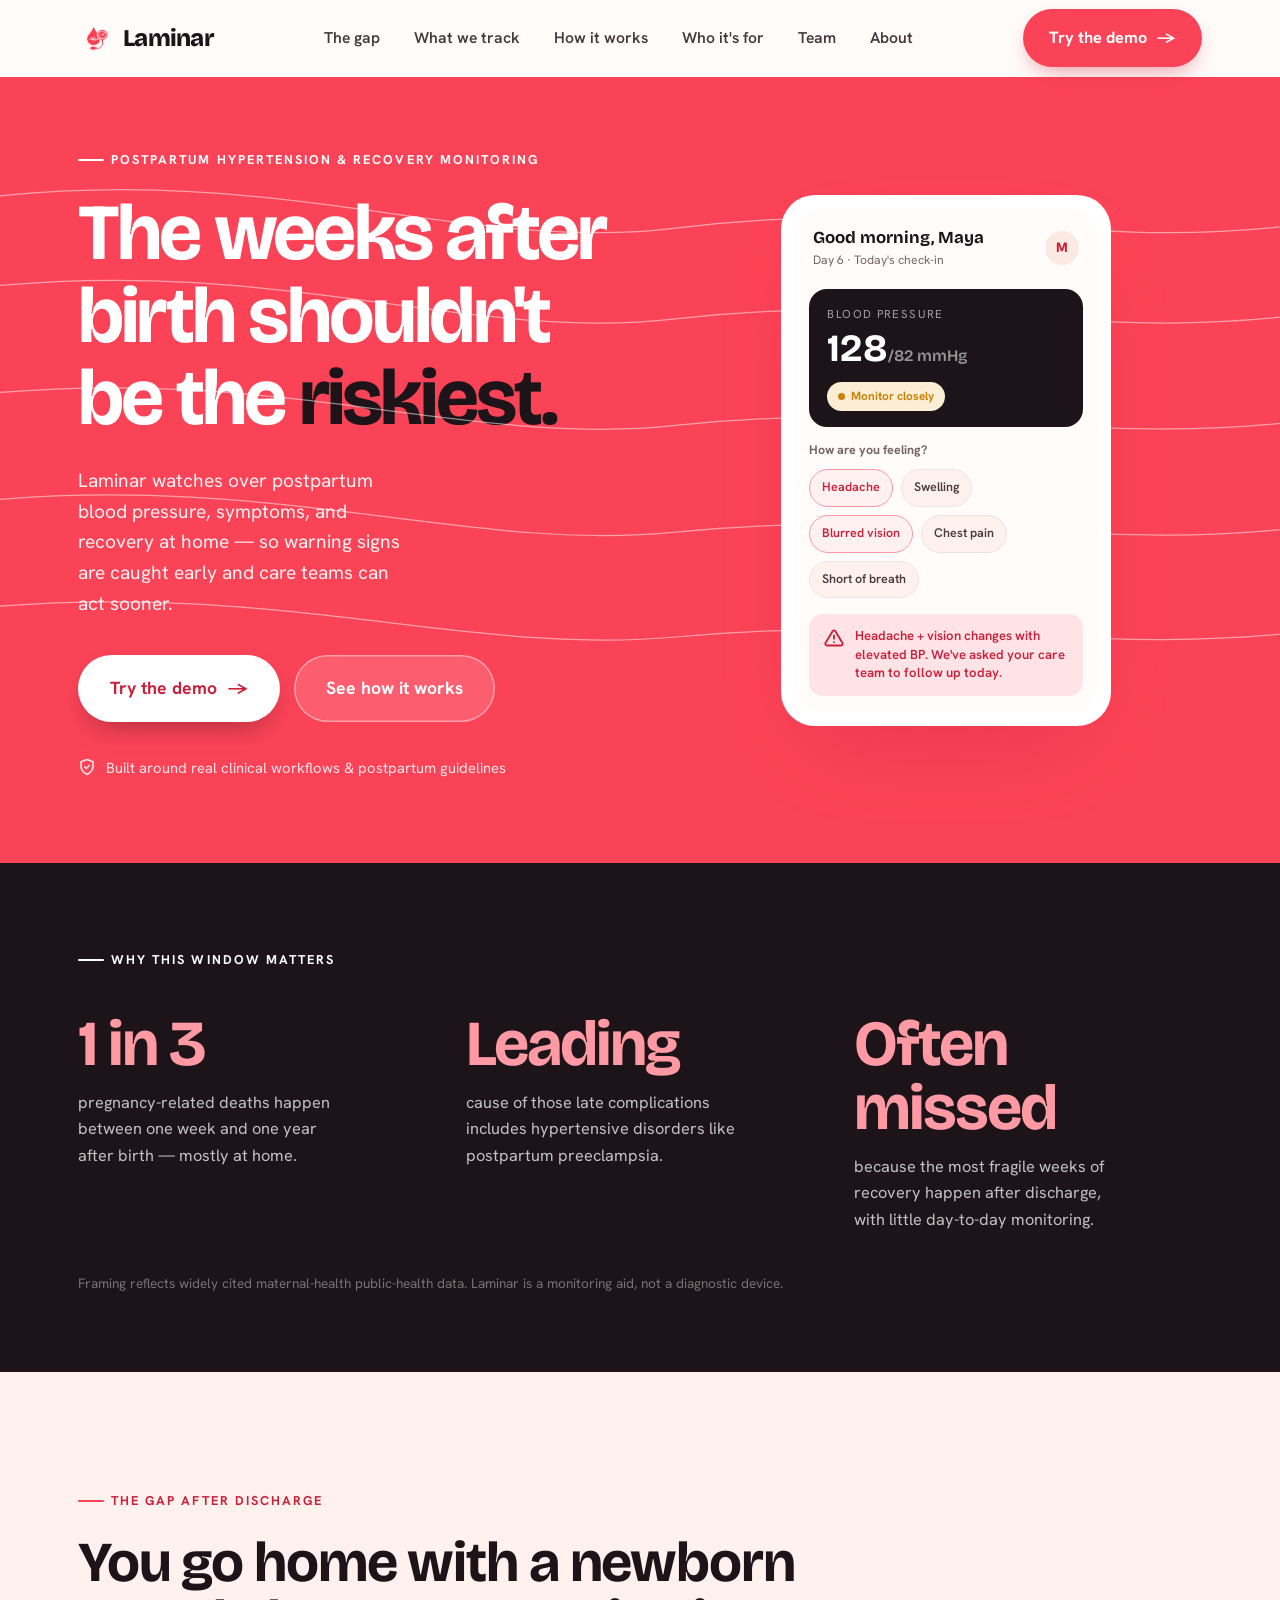
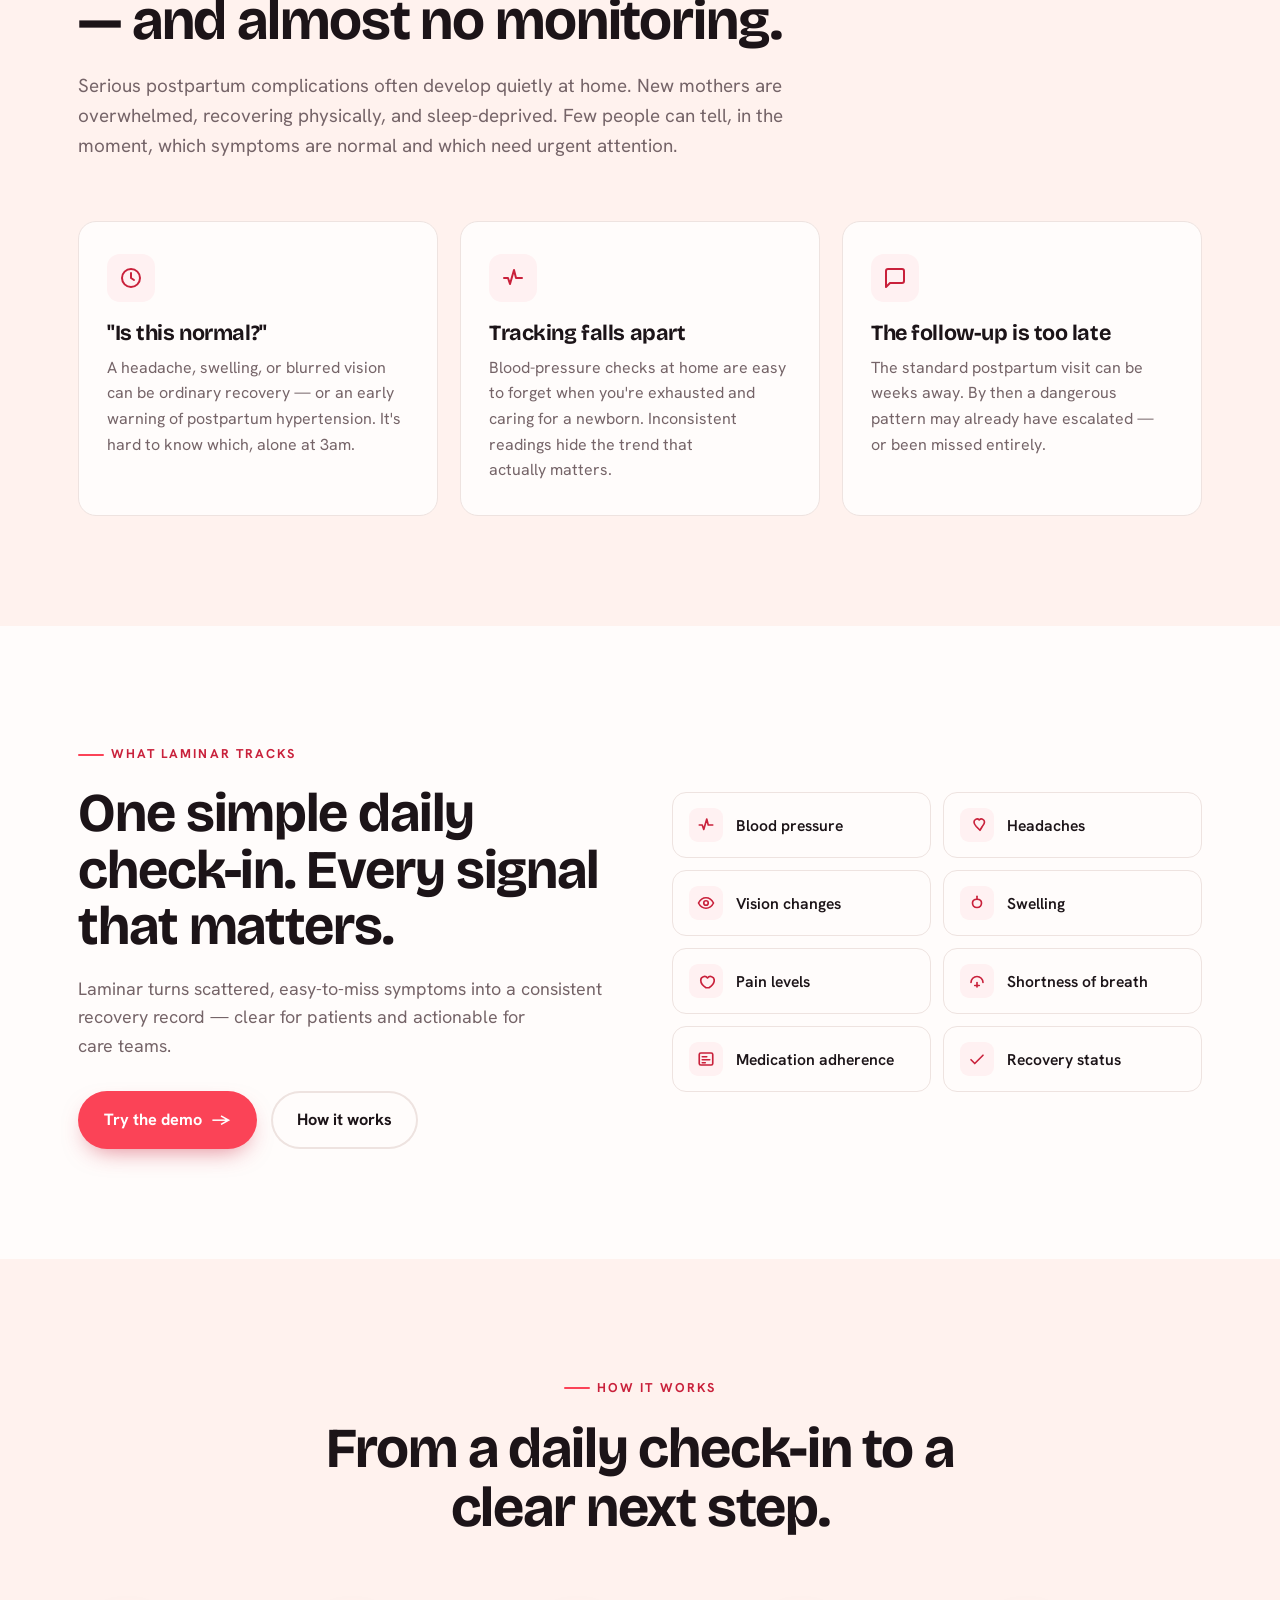
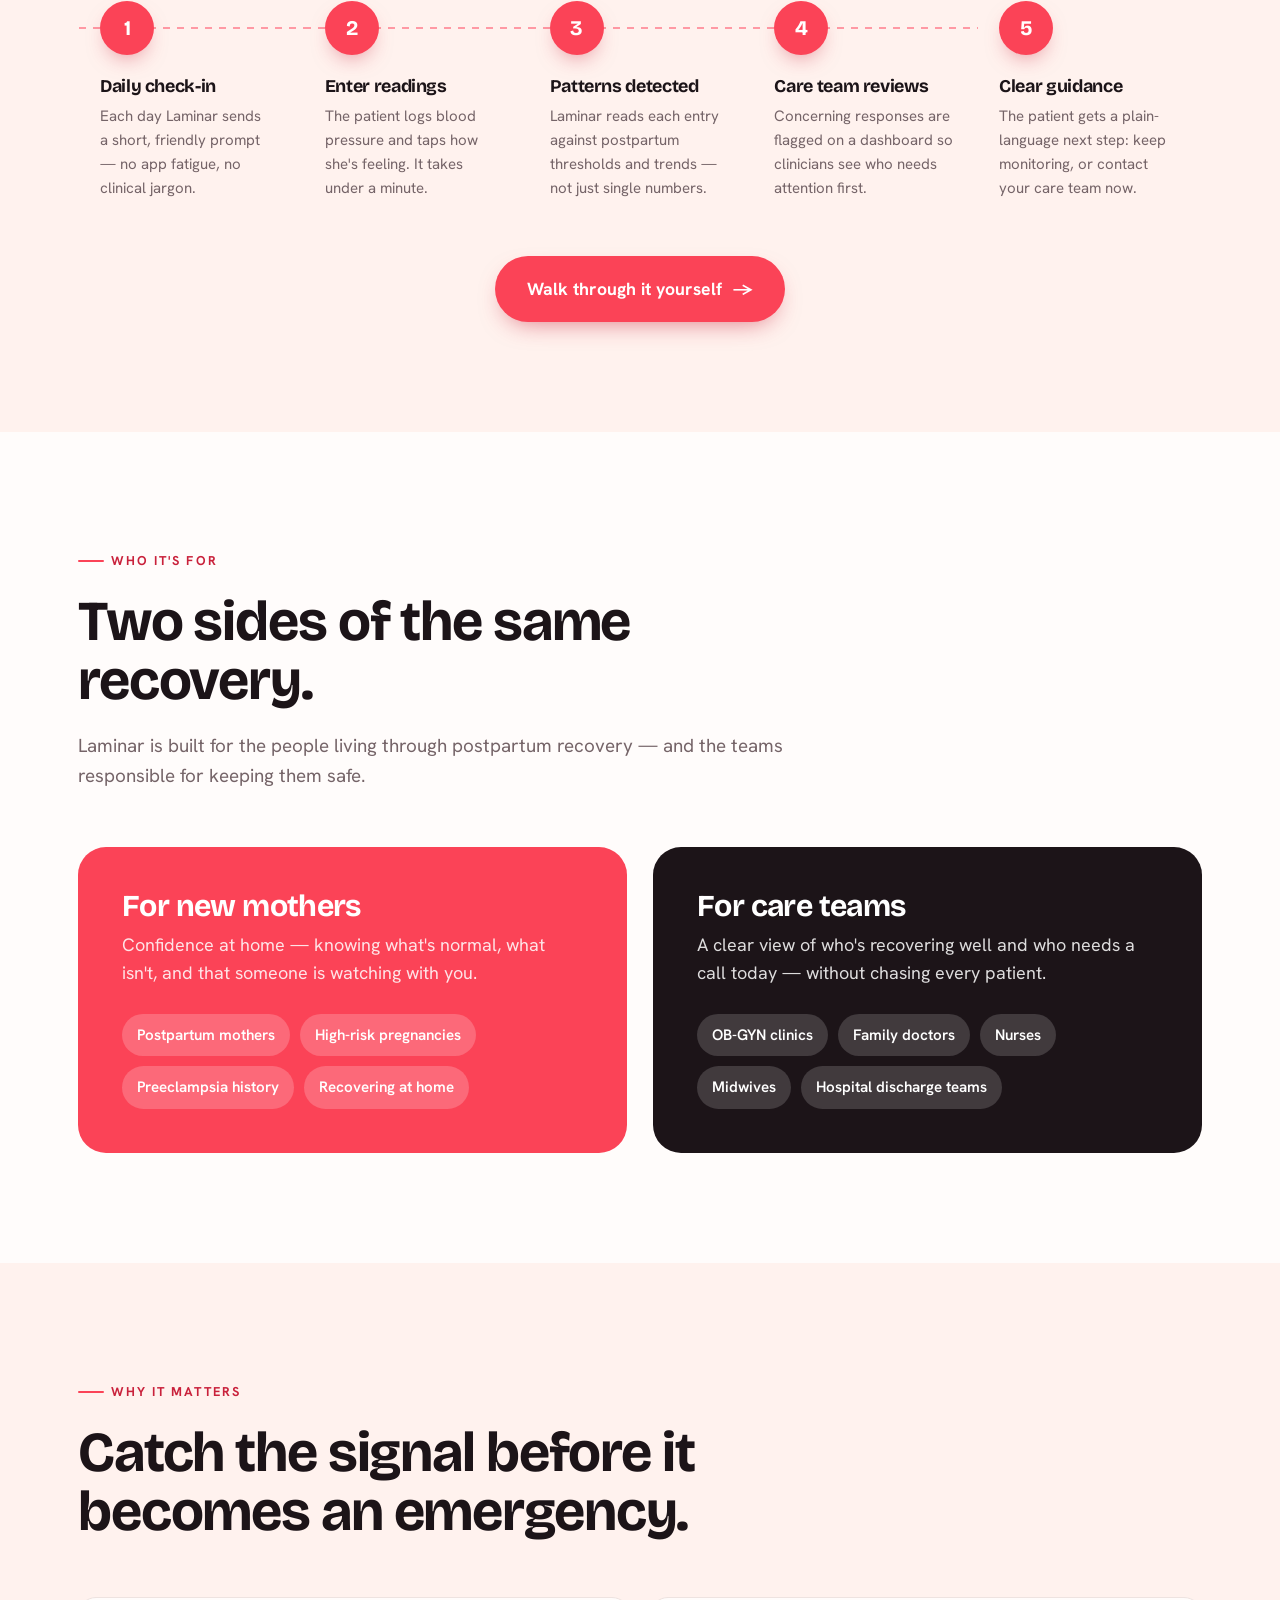
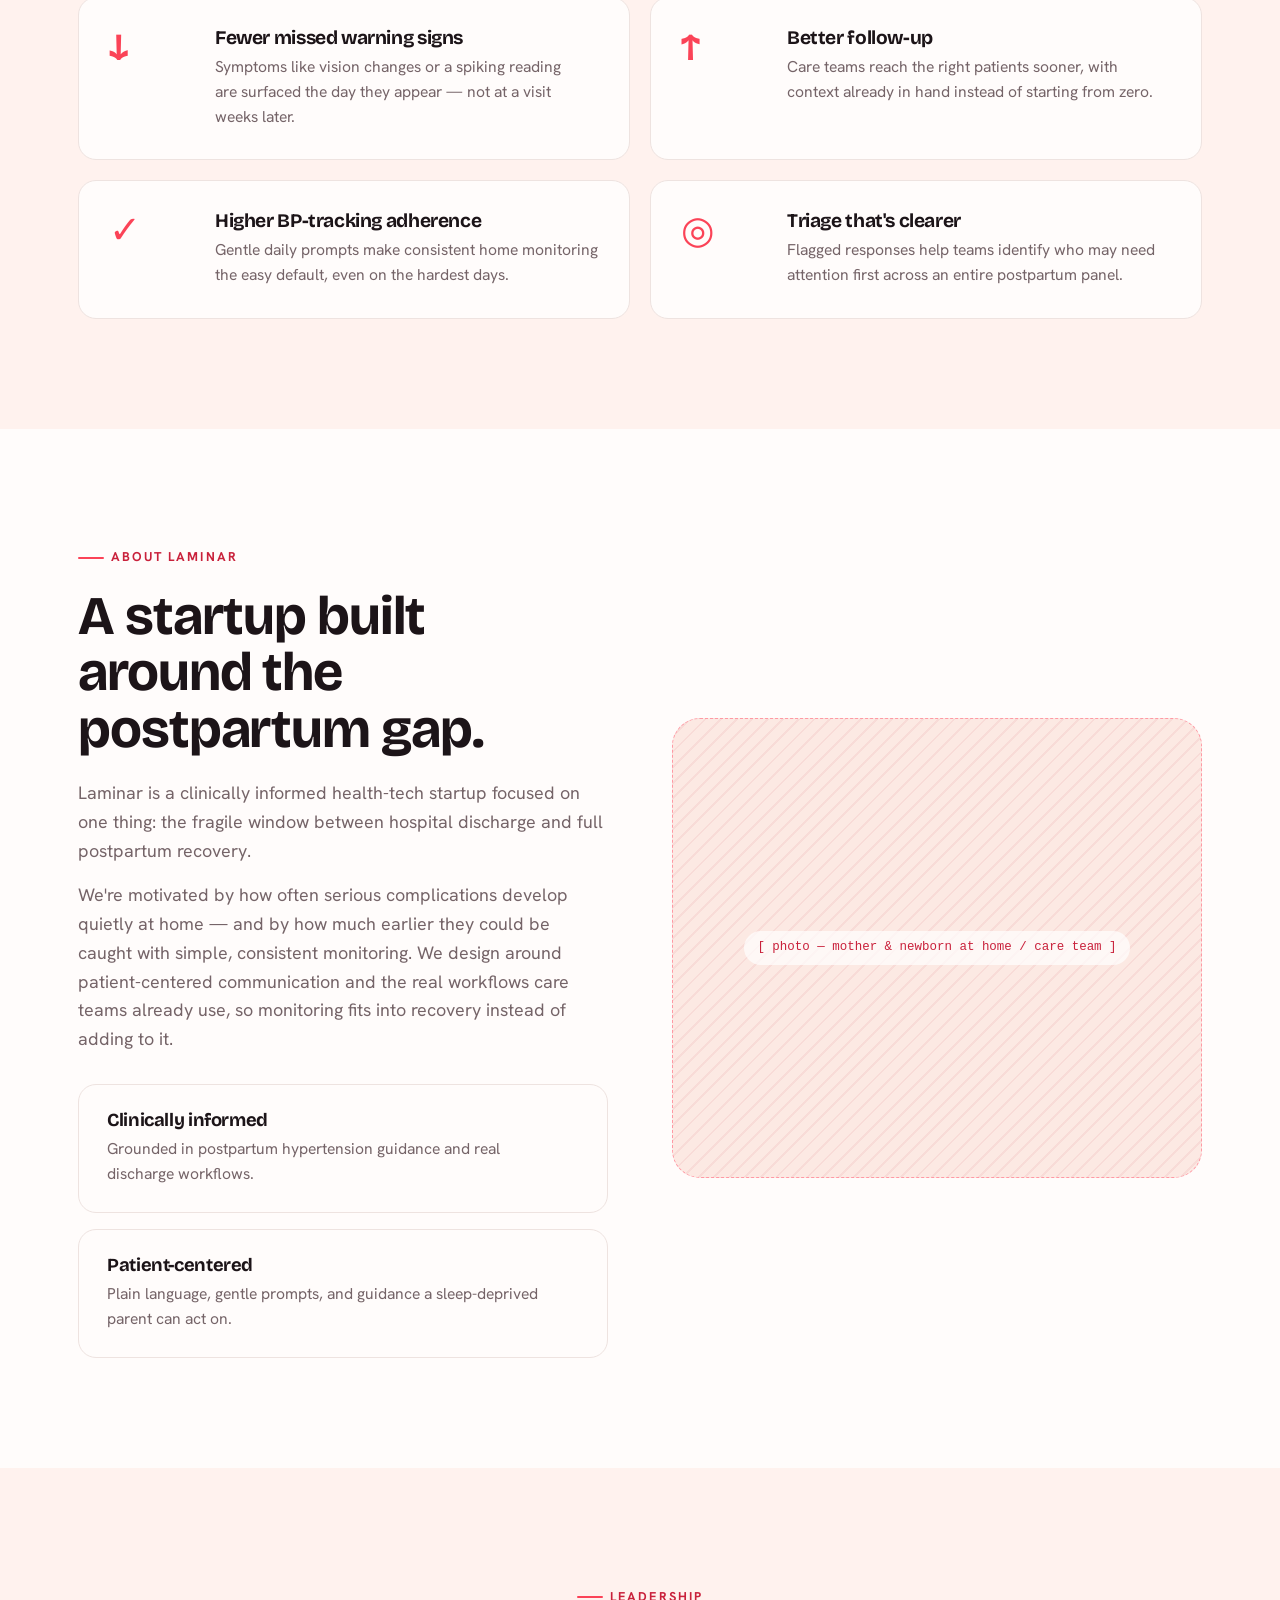
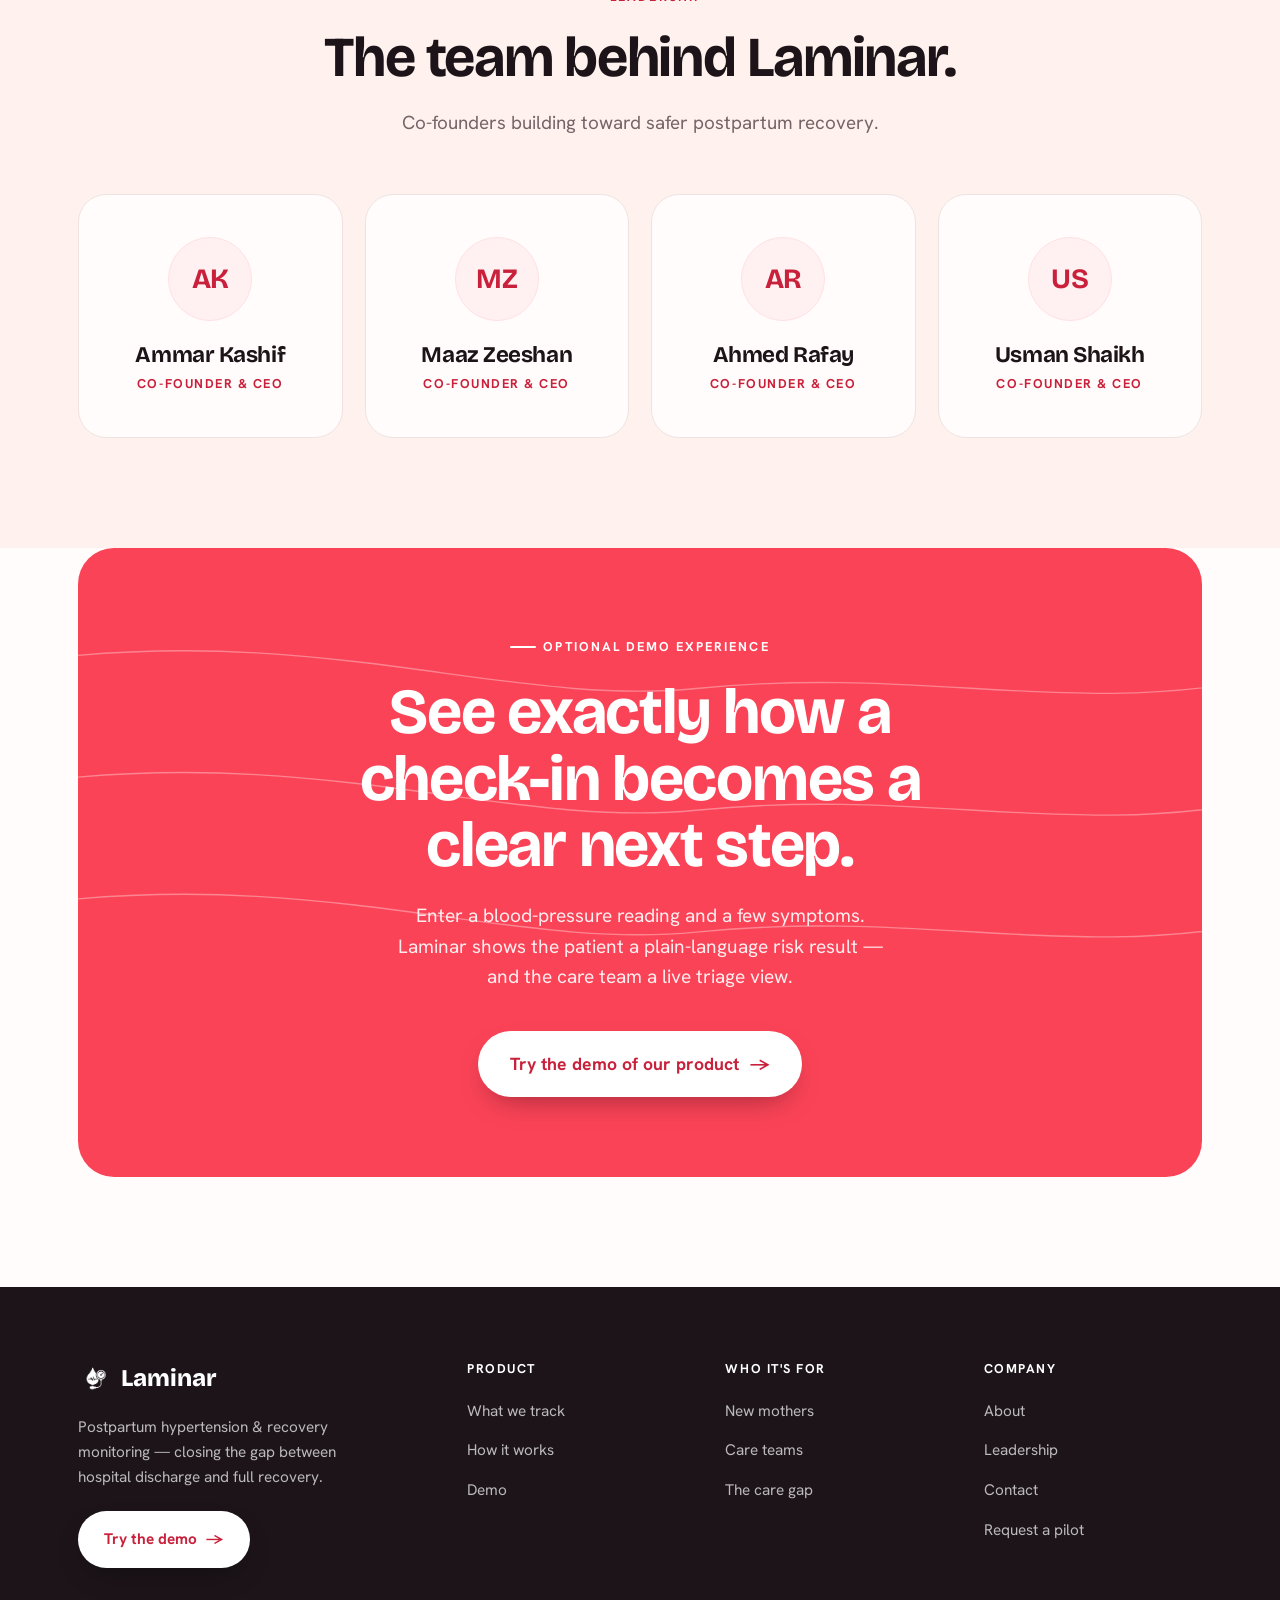
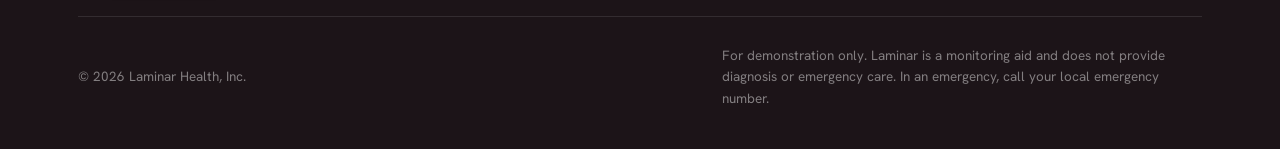
==== commit 27963515: "Update team section: fix Ahmed Rafay name, add Usman Shaikh, 4-column grid" ====
--- a/index.html
+++ b/index.html
@@ -307,8 +307,13 @@
         <div class="role">Co-Founder &amp; CEO</div>
       </div>
       <div class="team-card reveal">
-        <div class="avatar">AP</div>
-        <h3>Ahmed Papay</h3>
+        <div class="avatar">AR</div>
+        <h3>Ahmed Rafay</h3>
+        <div class="role">Co-Founder &amp; CEO</div>
+      </div>
+      <div class="team-card reveal">
+        <div class="avatar">US</div>
+        <h3>Usman Shaikh</h3>
         <div class="role">Co-Founder &amp; CEO</div>
       </div>
     </div>
--- a/css/site.css
+++ b/css/site.css
@@ -256,7 +256,7 @@
 .slot__tag { font-family: ui-monospace, "SF Mono", Menlo, monospace; font-size:.78rem; color: var(--coral-700); background: rgba(255,255,255,.7); padding:7px 13px; border-radius: 100px; text-align:center; }
 
 /* leadership / team */
-.team-grid { display:grid; grid-template-columns: repeat(3,1fr); gap: 22px; margin-top: 56px; }
+.team-grid { display:grid; grid-template-columns: repeat(4,1fr); gap: 22px; margin-top: 56px; }
 .team-card {
   background: var(--paper); border:1px solid var(--line); border-radius: var(--radius-lg);
   padding: 42px 32px; text-align:center; transition: transform .2s, box-shadow .2s;
@@ -299,7 +299,7 @@
   .hero__grid, .split, .about-grid { grid-template-columns: 1fr; gap: 40px; }
   .band__grid, .prob-grid, .why-grid { grid-template-columns: 1fr; gap: 24px; }
   .who-grid { grid-template-columns: 1fr; }
-  .team-grid { grid-template-columns: 1fr; gap: 18px; }
+  .team-grid { grid-template-columns: repeat(2,1fr); gap: 18px; }
   .steps { grid-template-columns: 1fr 1fr; gap: 32px 16px; }
   .step::after { display:none; }
   .nav__links { display:none; }
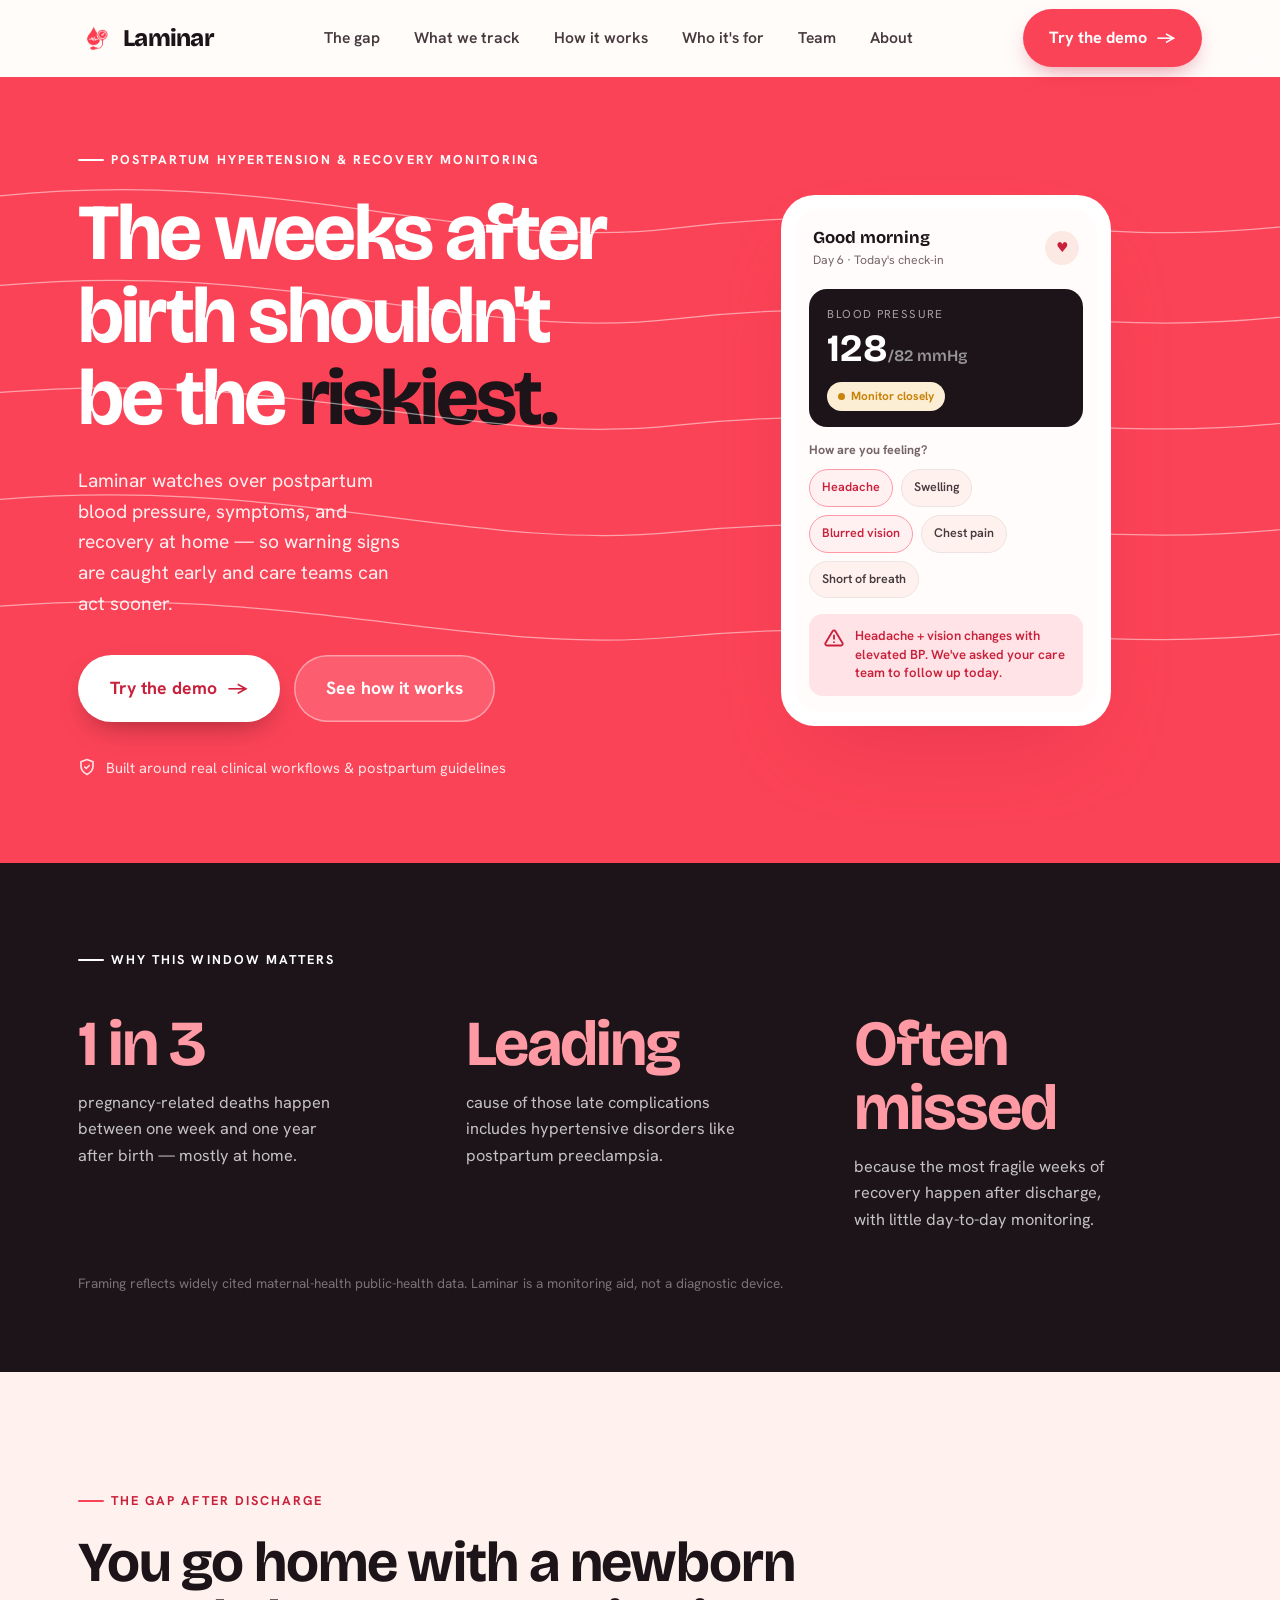
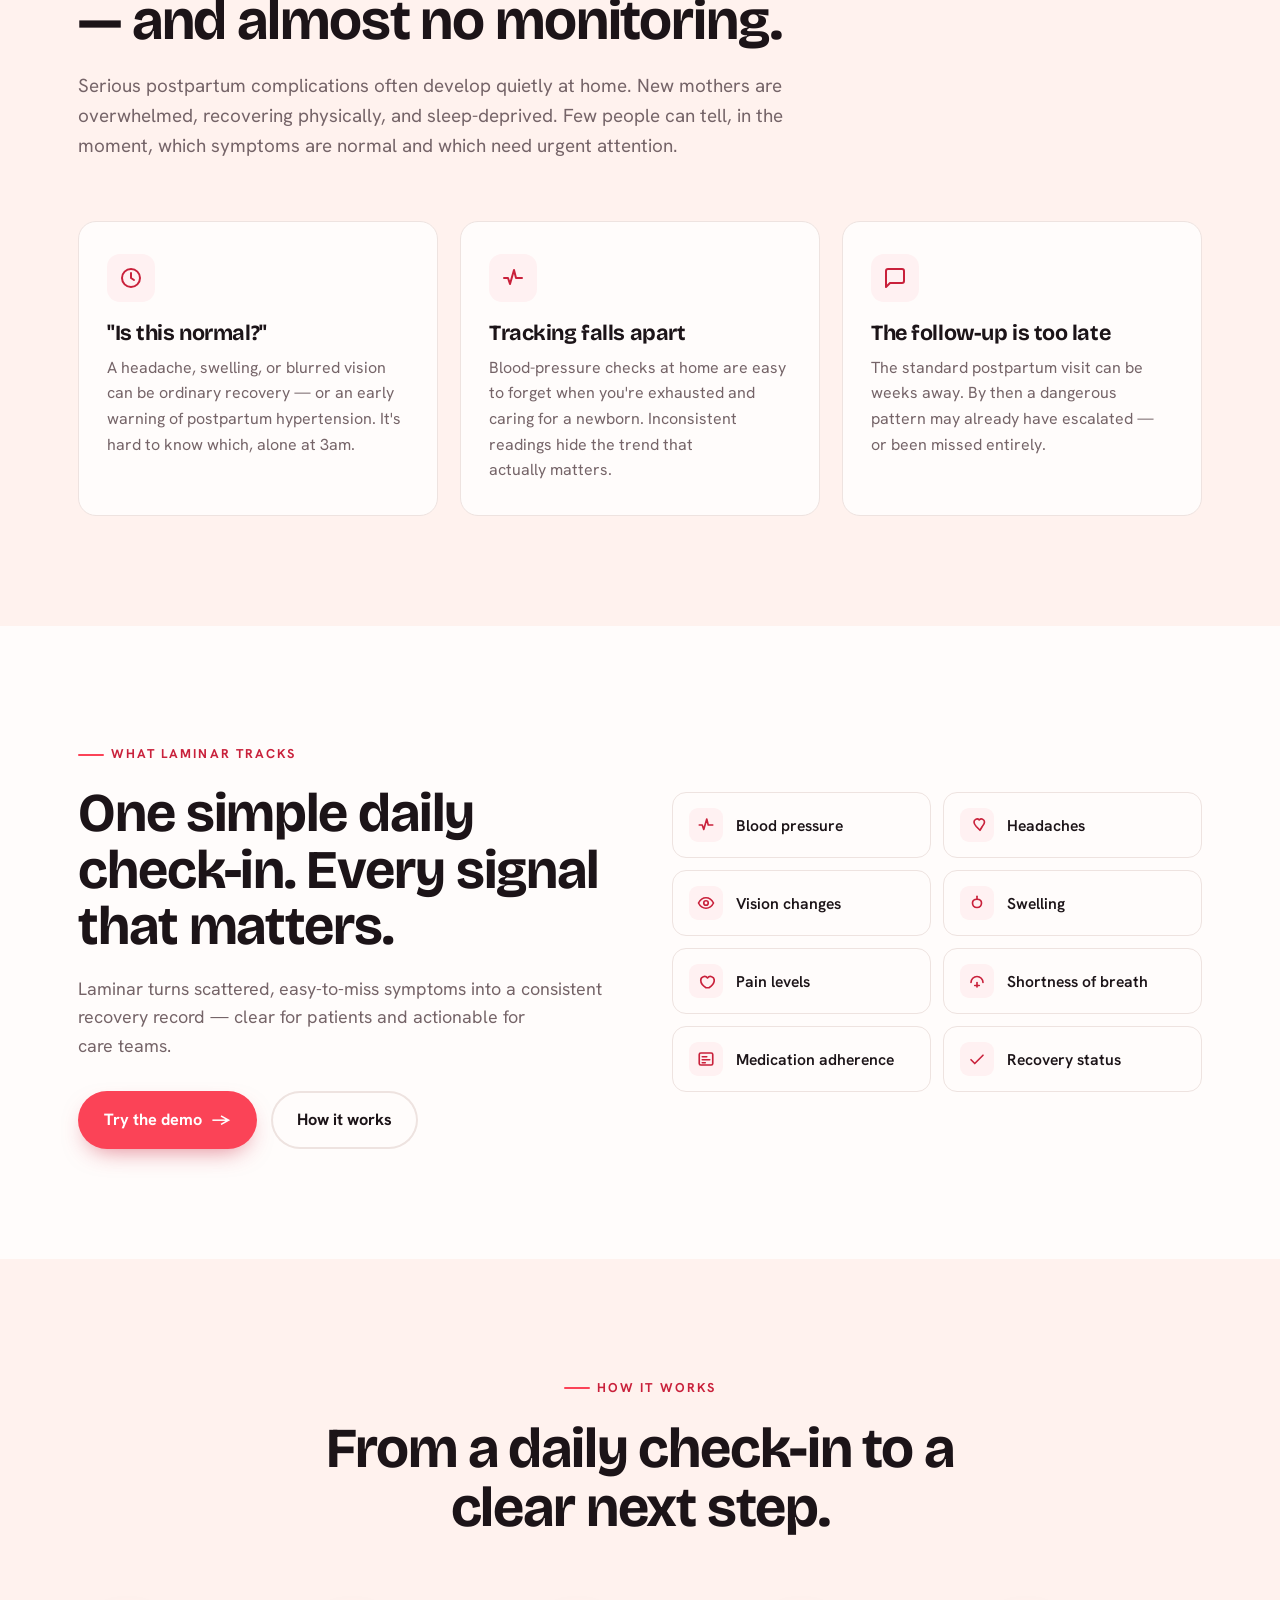
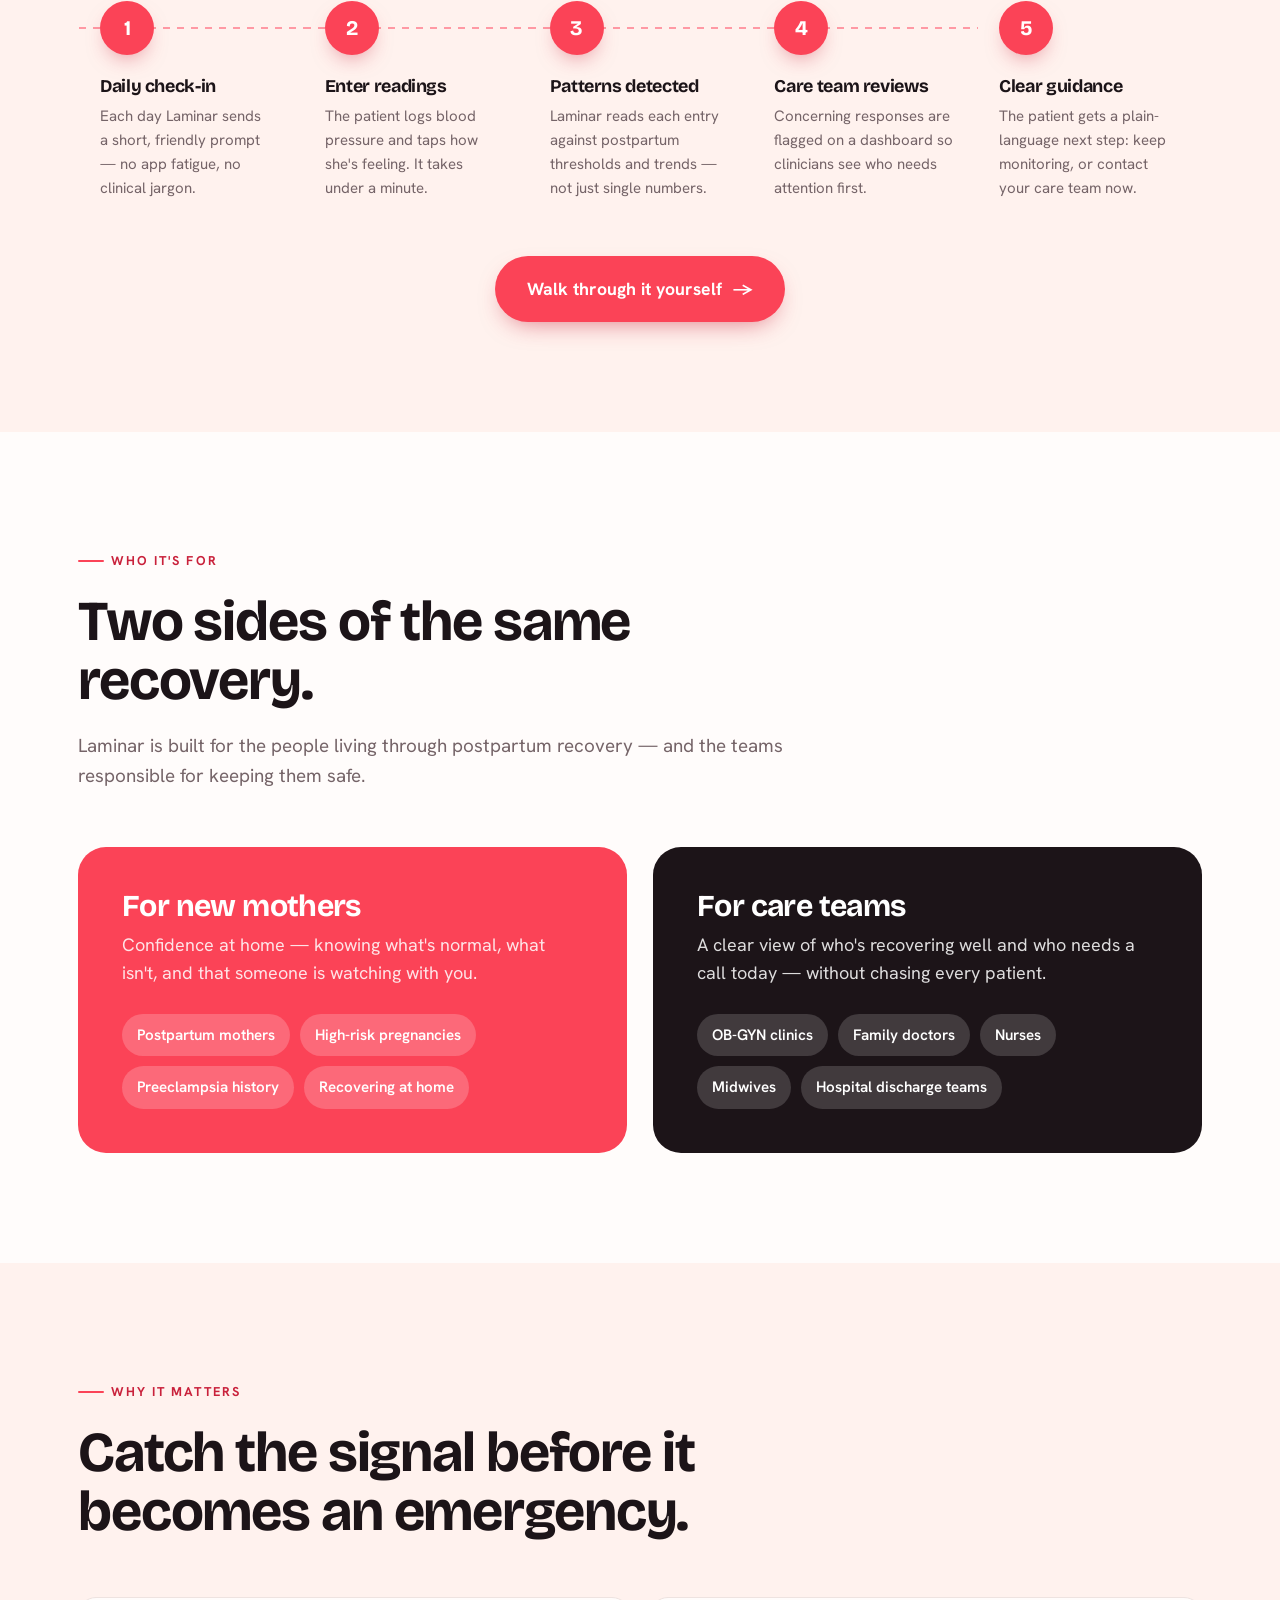
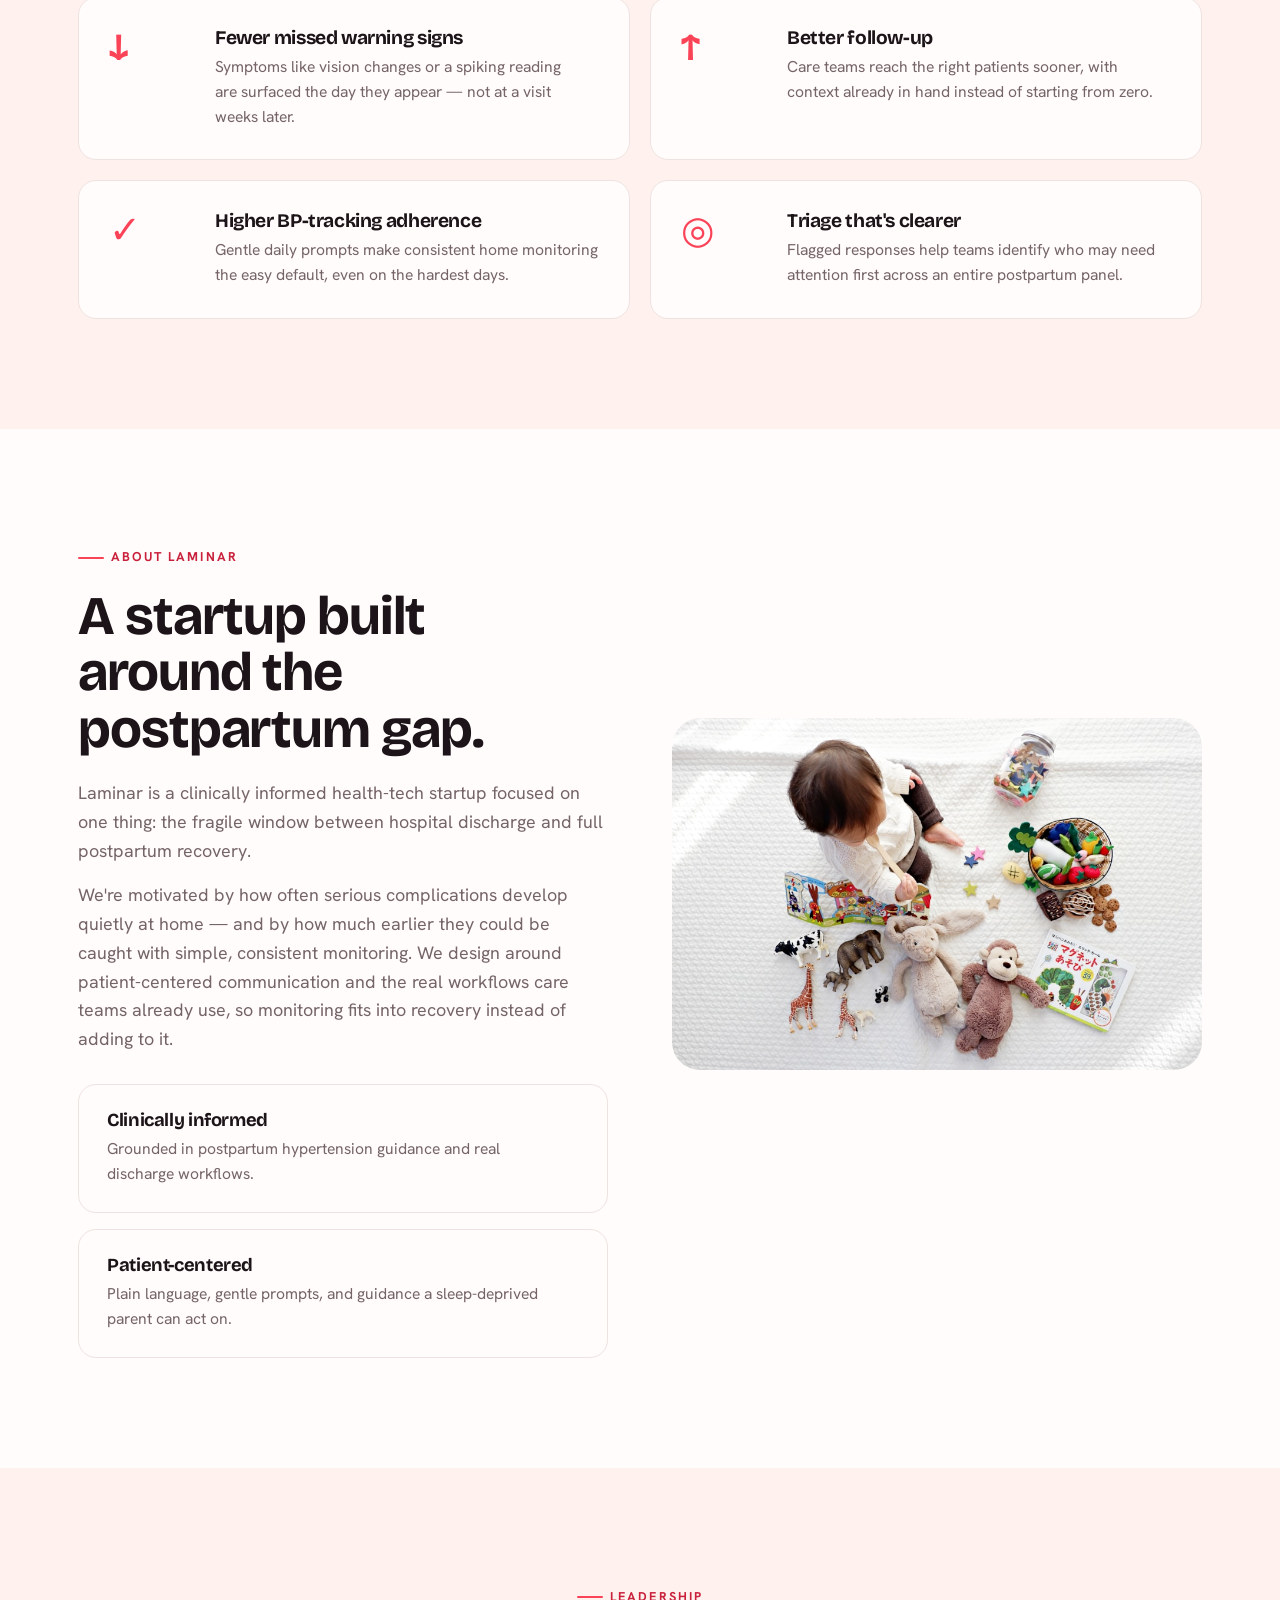
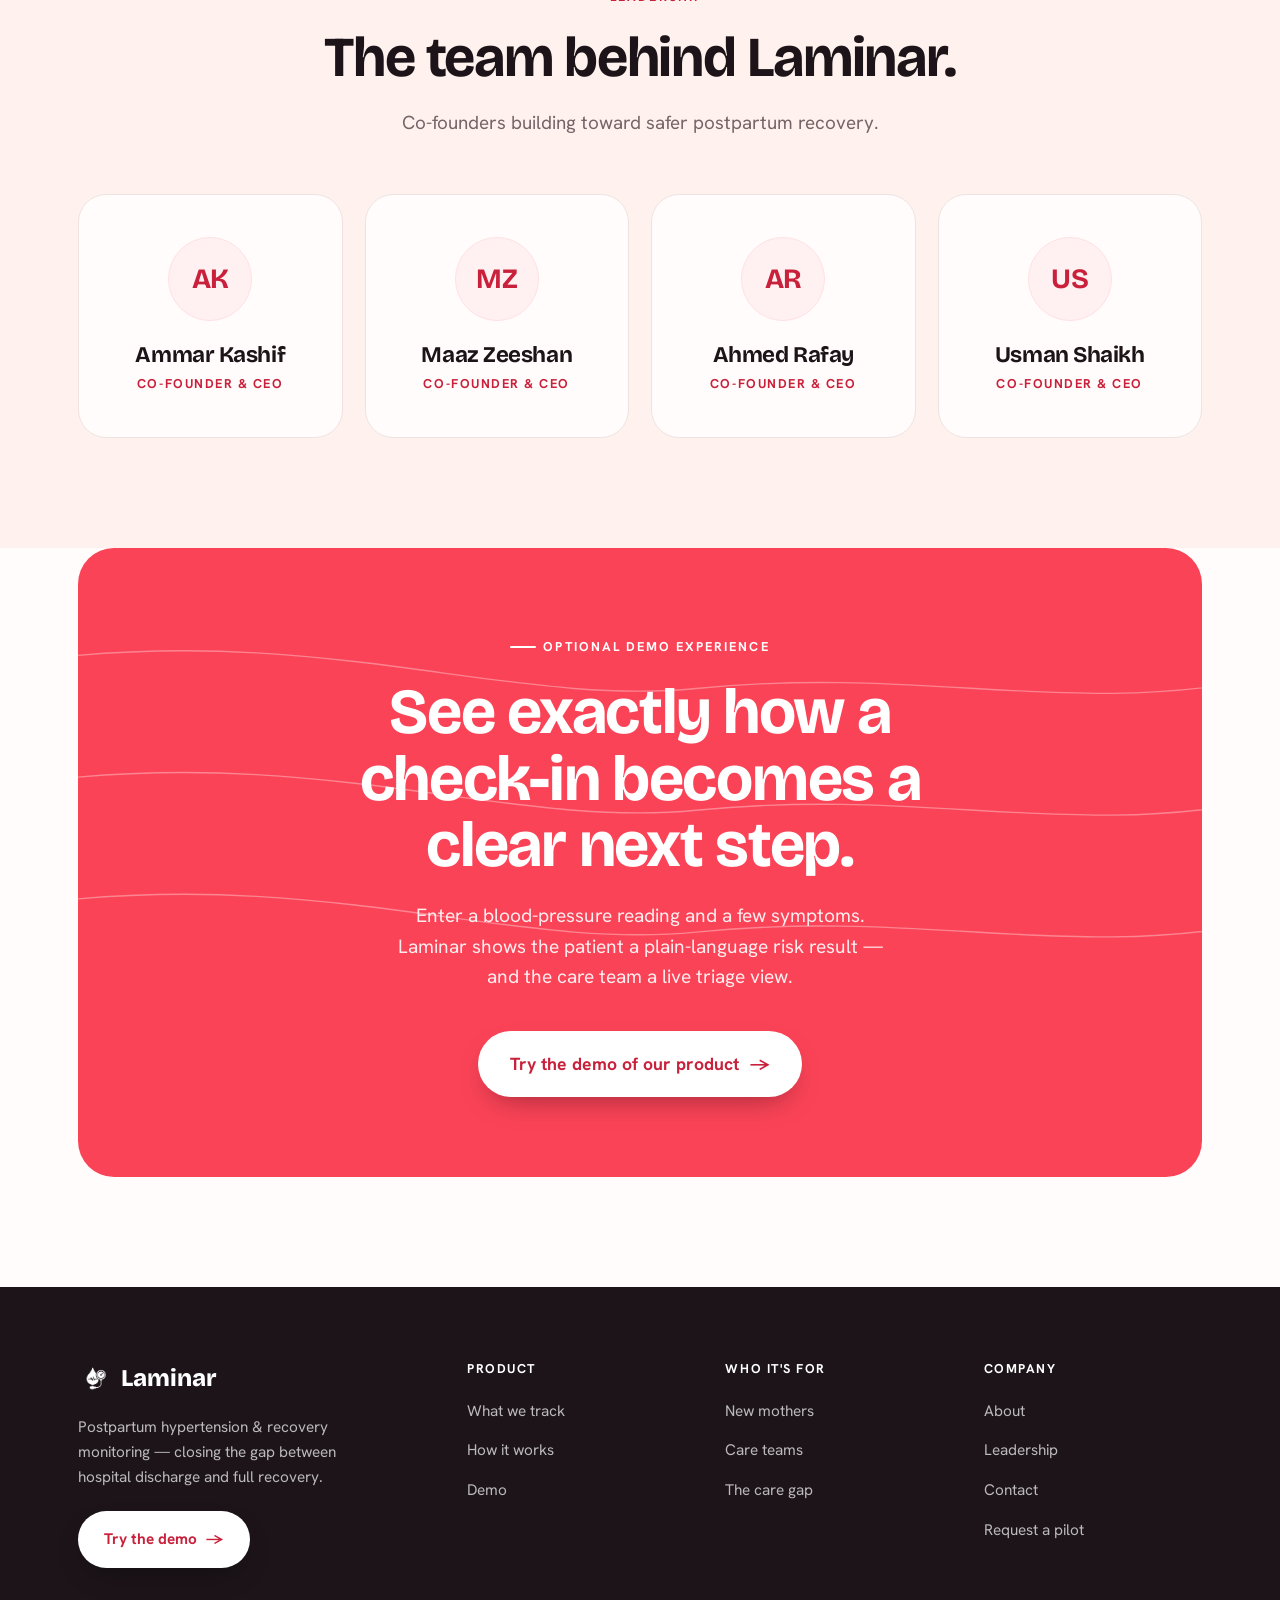
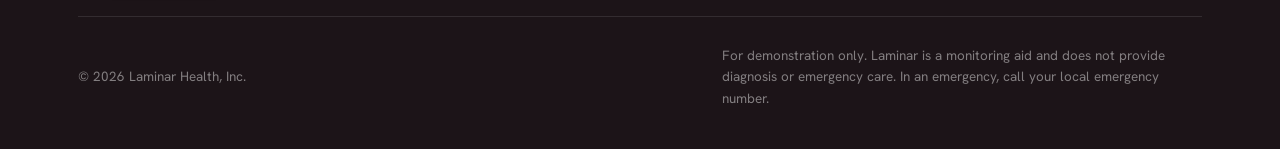
==== commit 7da00291: "Replace placeholder image, remove Maya name from hero and demo" ====
--- a/index.html
+++ b/index.html
@@ -63,10 +63,10 @@
         <div class="phone__screen">
           <div class="mock-head">
             <div>
-              <div class="mock-greet">Good morning, Maya</div>
+              <div class="mock-greet">Good morning</div>
               <div class="mock-sub">Day 6 · Today's check-in</div>
             </div>
-            <div class="mock-av">M</div>
+            <div class="mock-av">♥</div>
           </div>
           <div class="bp-card">
             <div class="lab">Blood pressure</div>
@@ -281,8 +281,8 @@
         <div class="about-card"><h4>Patient-centered</h4><p>Plain language, gentle prompts, and guidance a sleep-deprived parent can act on.</p></div>
       </div>
     </div>
-    <div class="slot reveal" style="min-height:460px;">
-      <div class="slot__tag">[ photo — mother &amp; newborn at home / care team ]</div>
+    <div class="reveal" style="min-height:460px;border-radius:var(--radius-lg);overflow:hidden;">
+      <img src="assets/mother-newborn.jpg" alt="Mother and newborn at home" style="width:100%;height:100%;object-fit:cover;display:block;border-radius:var(--radius-lg);" />
     </div>
   </div>
 </section>
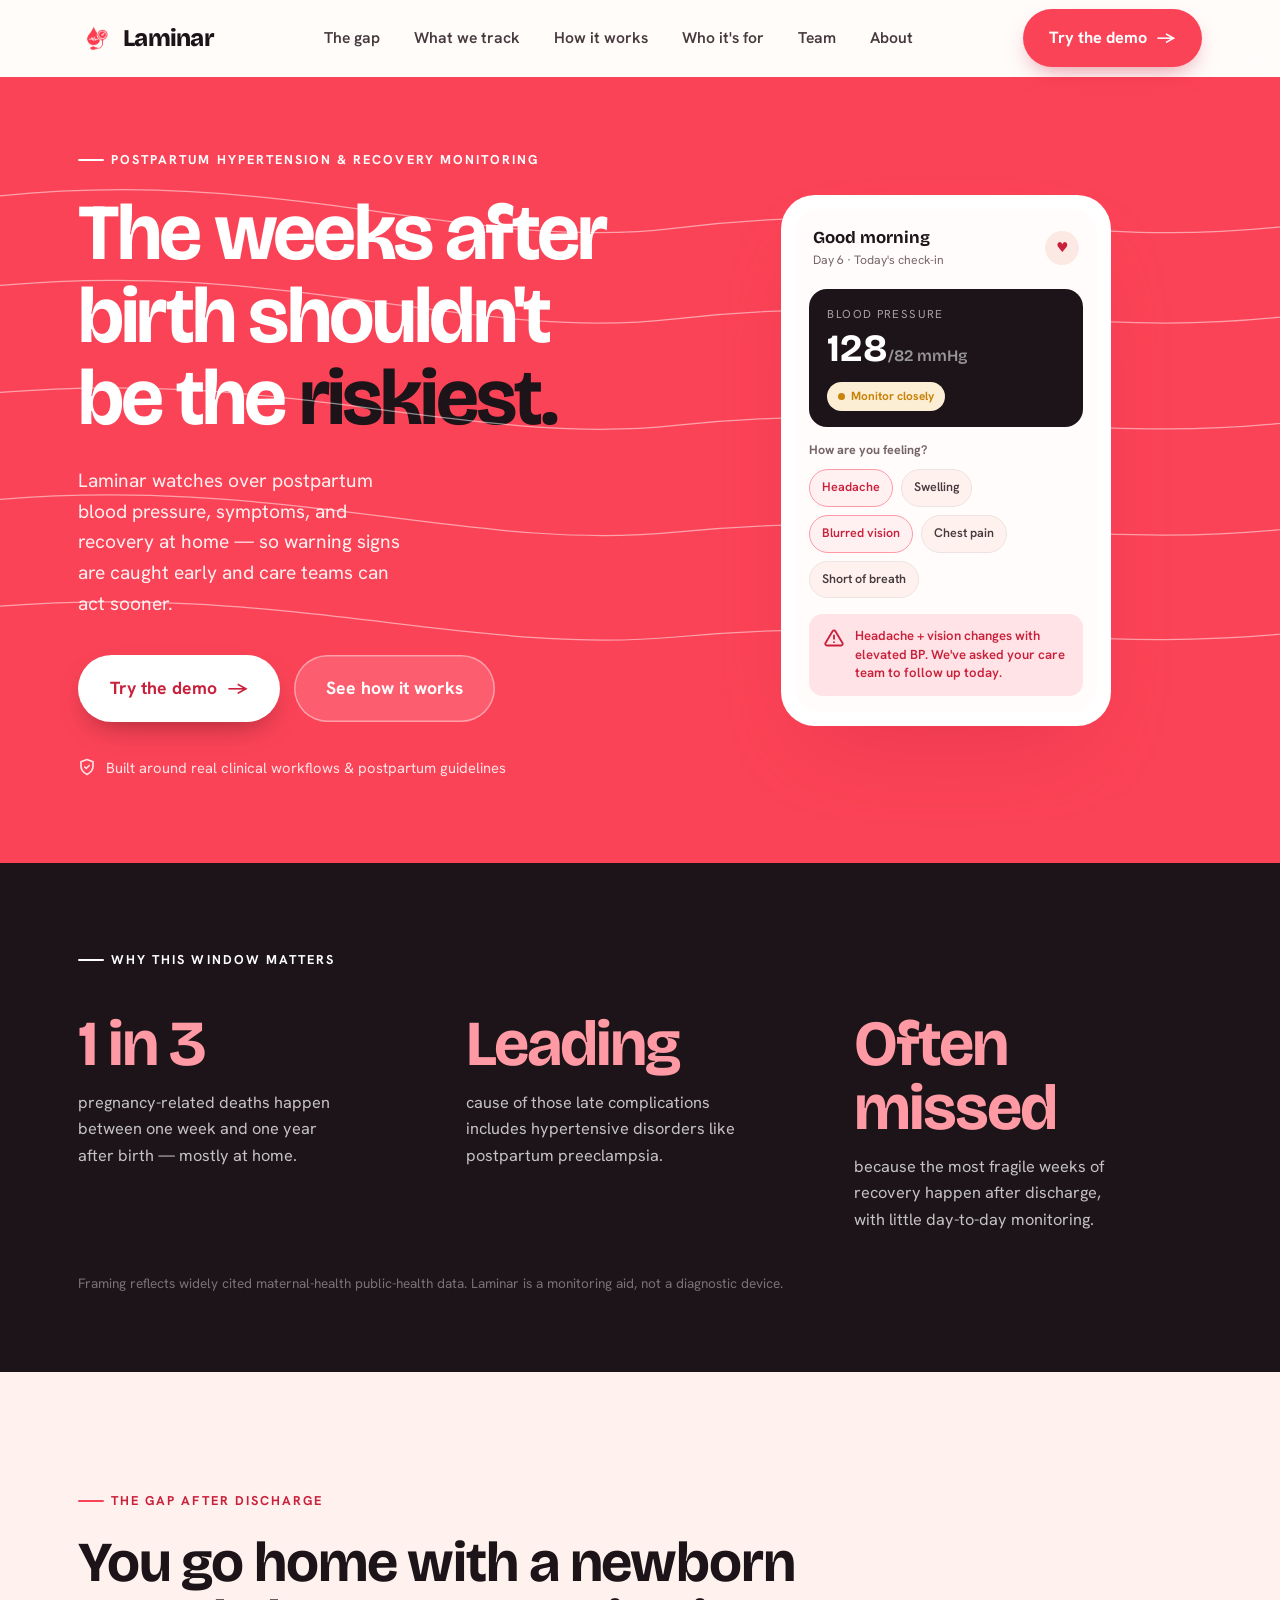
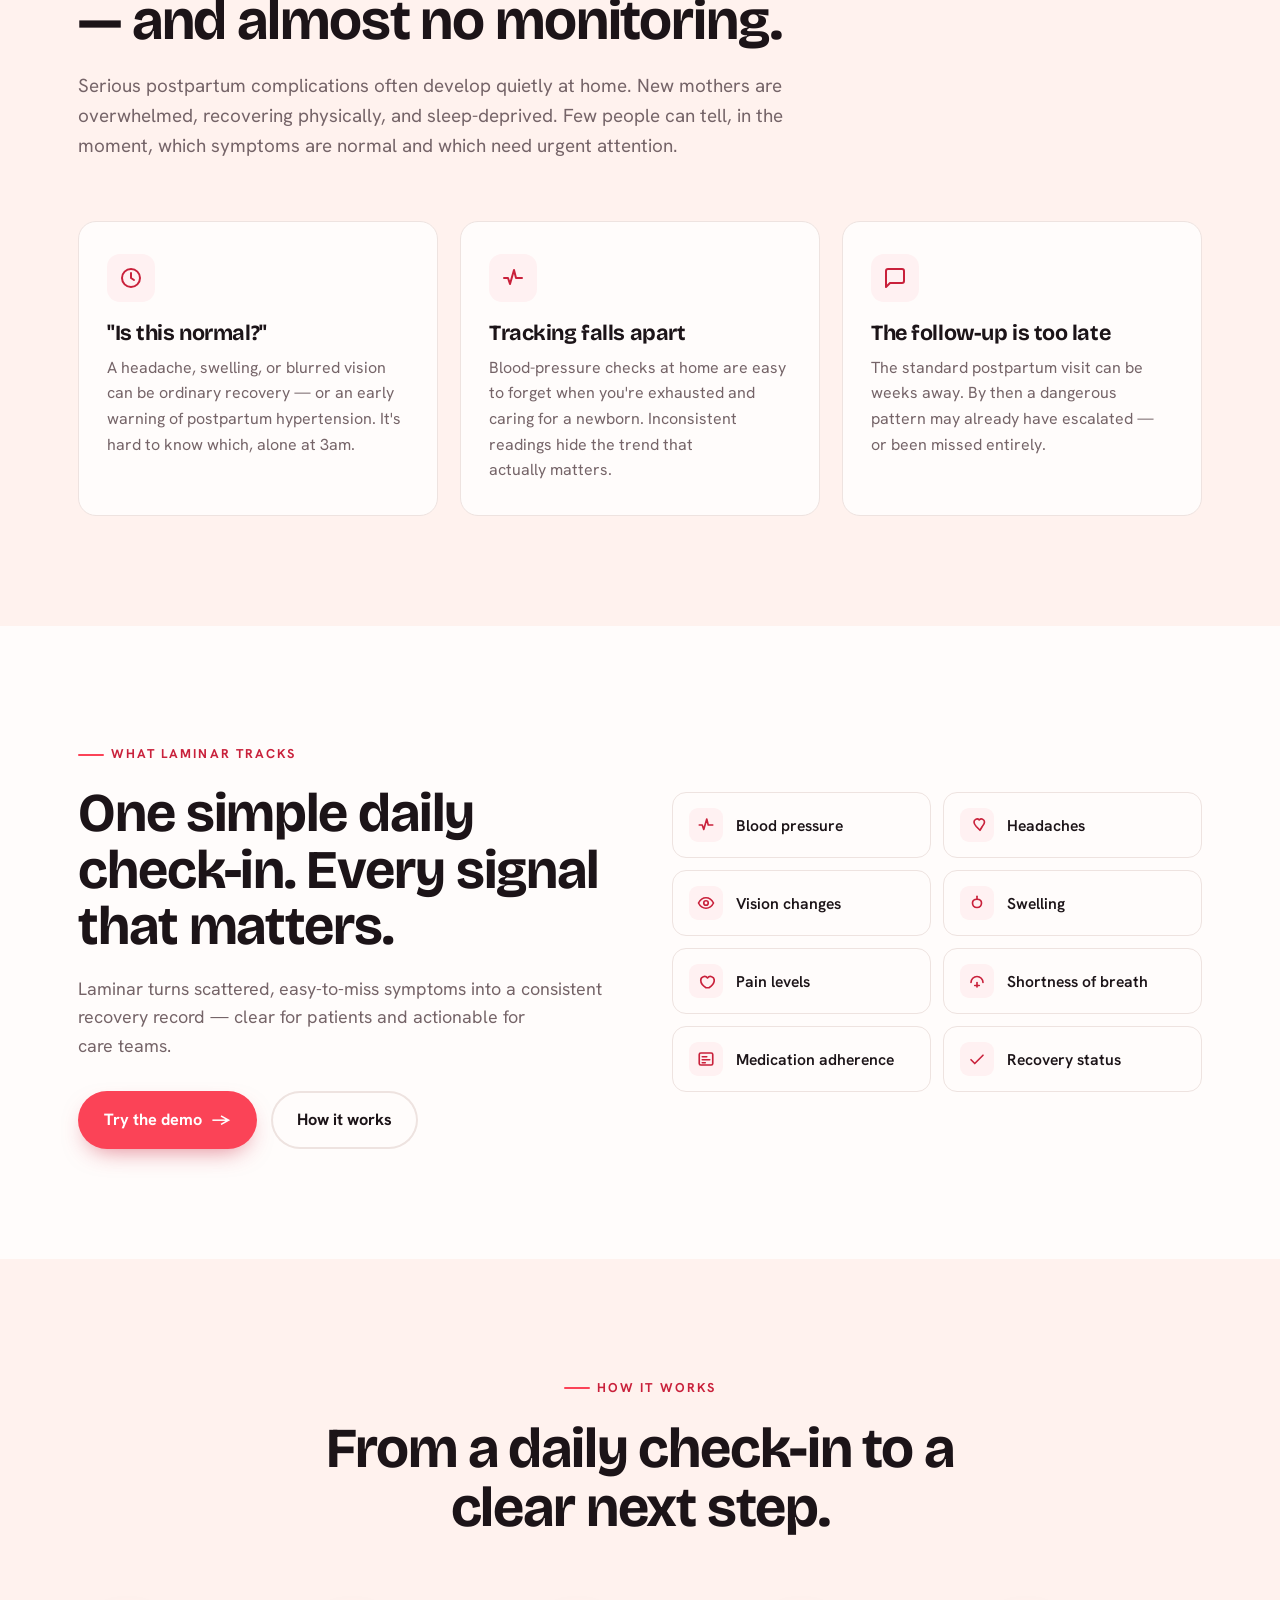
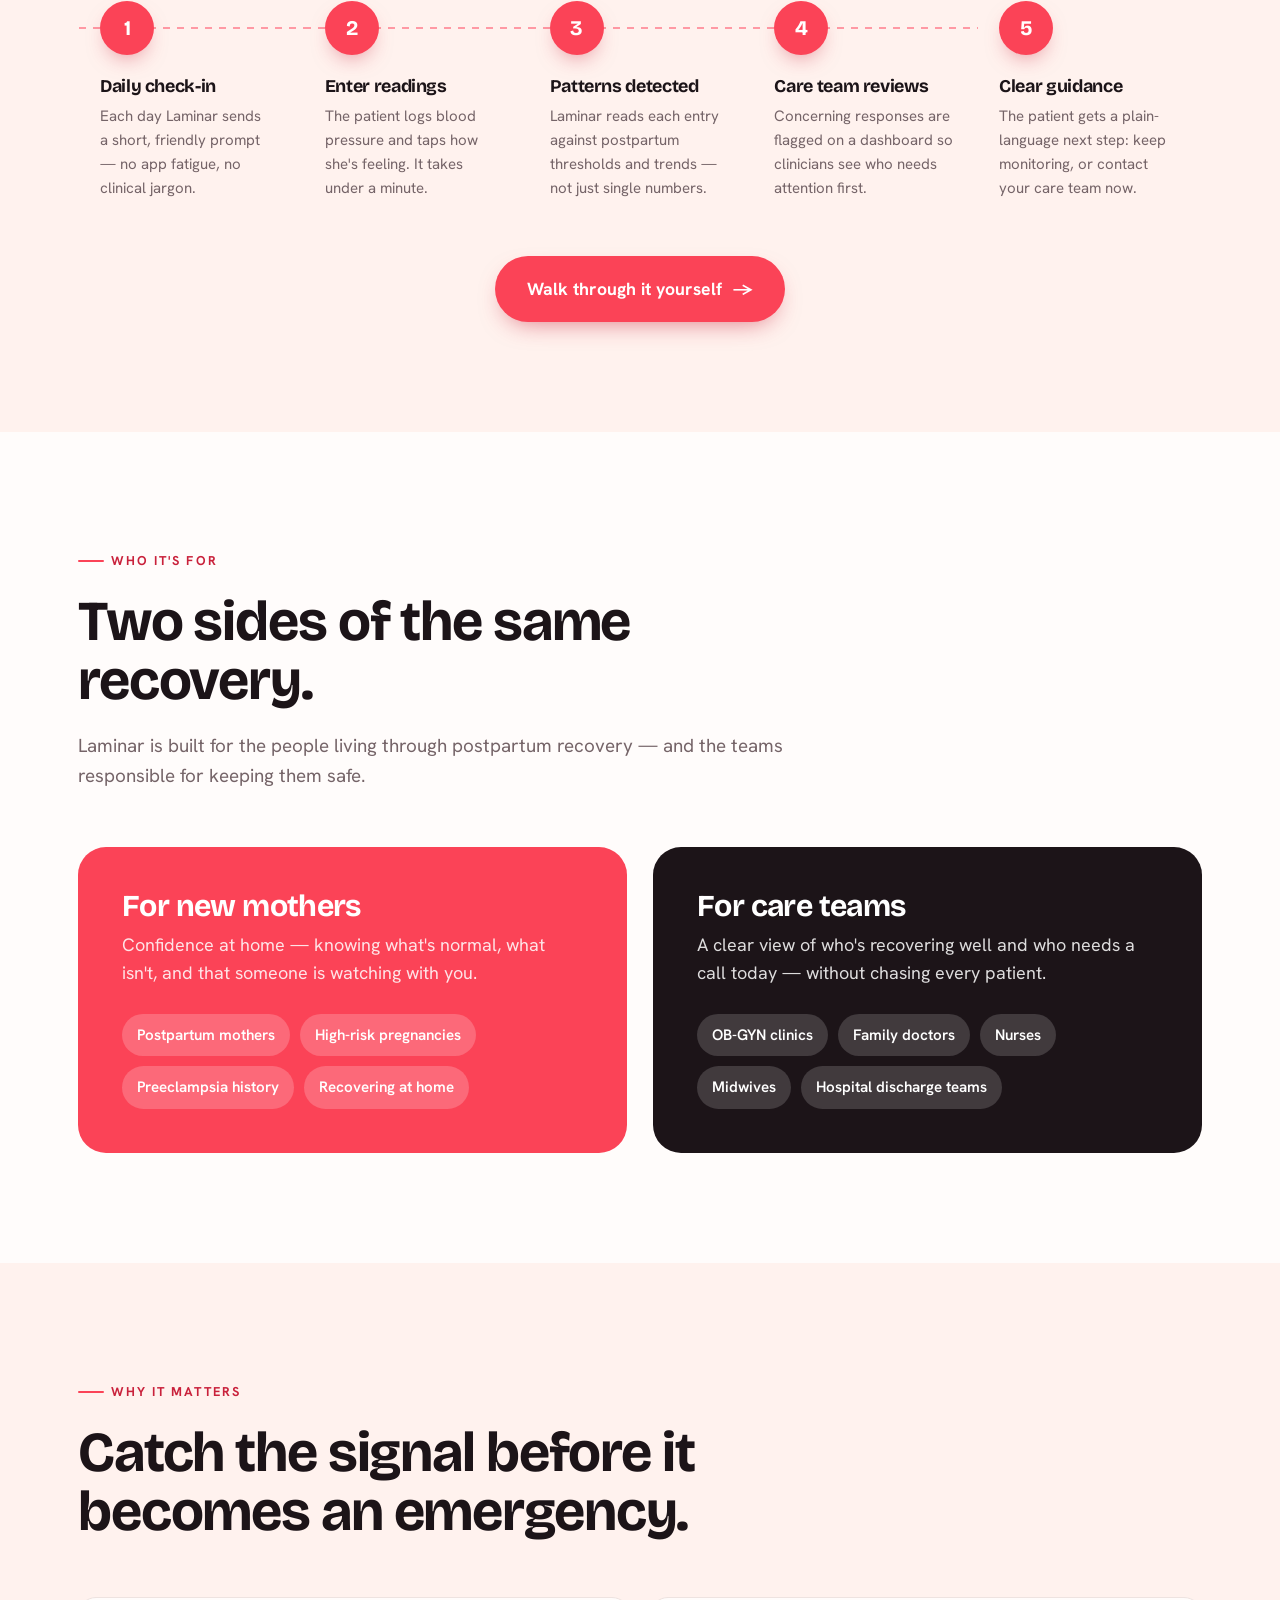
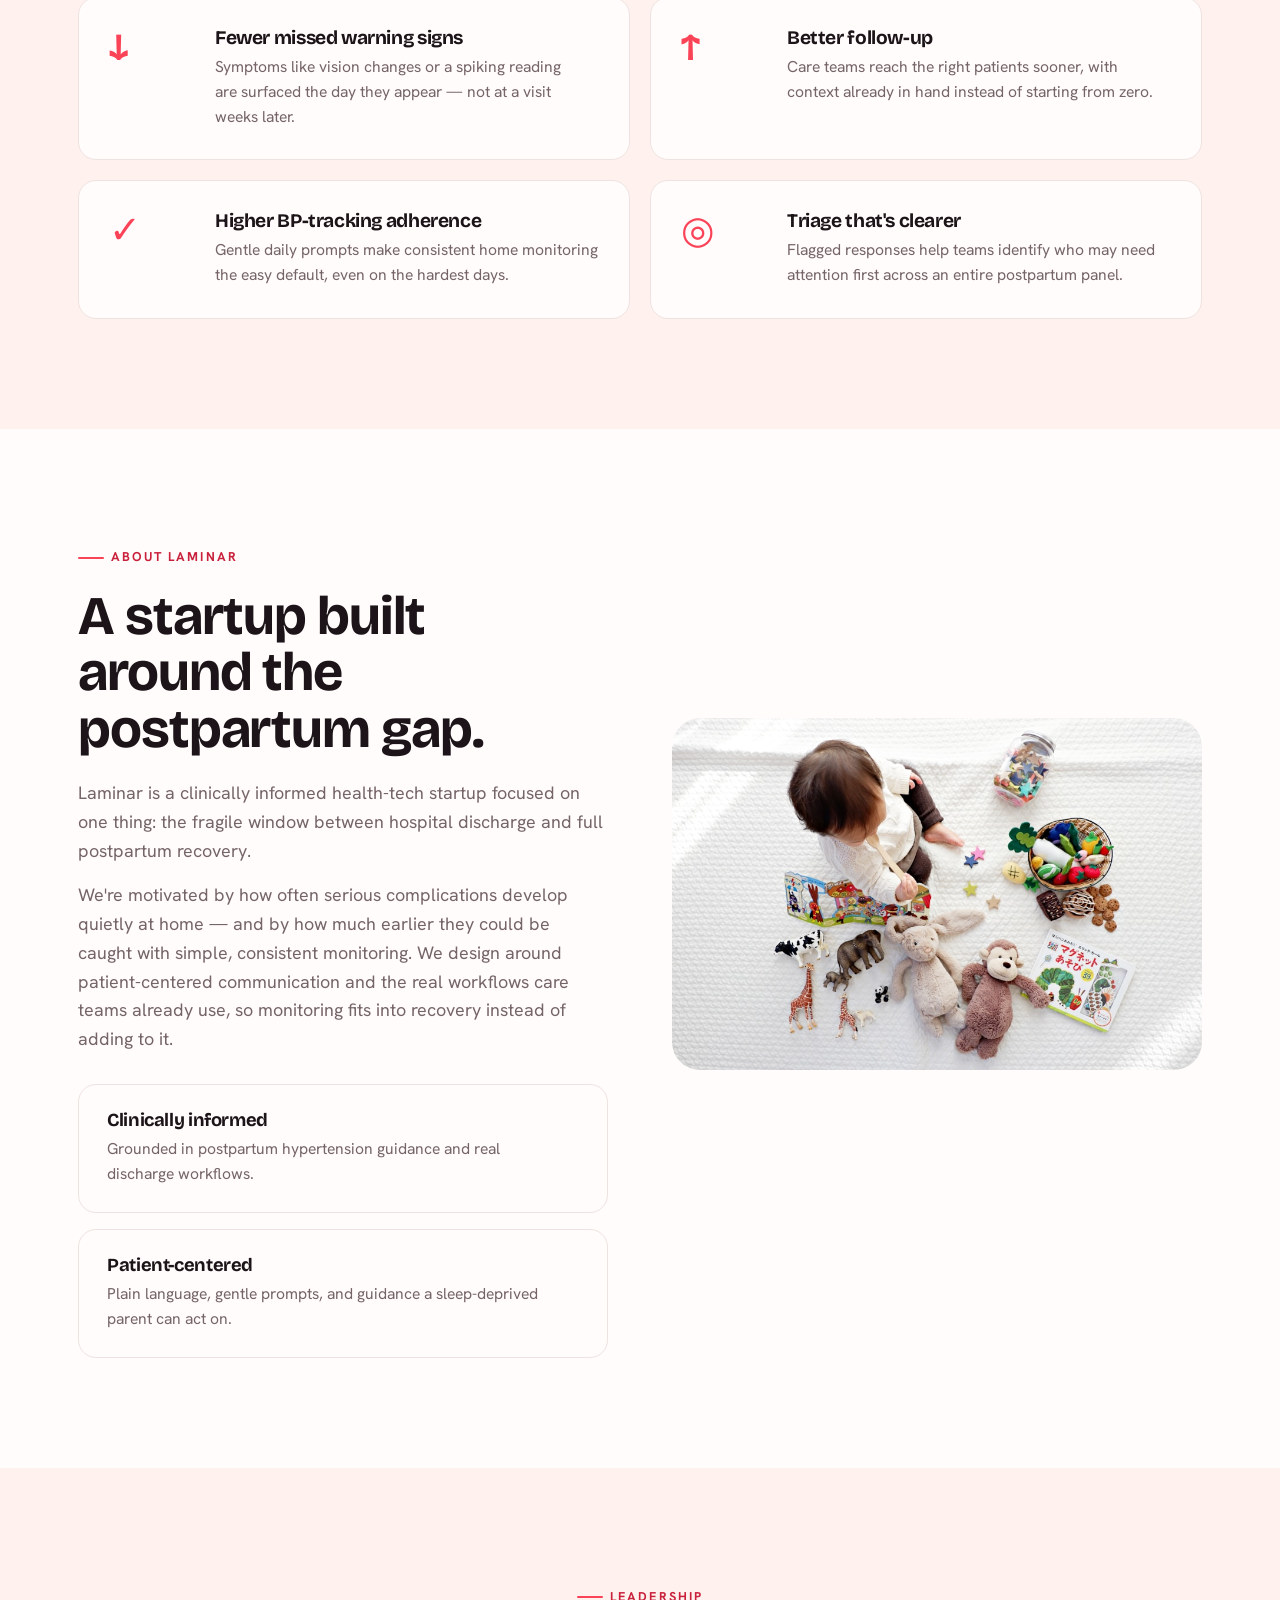
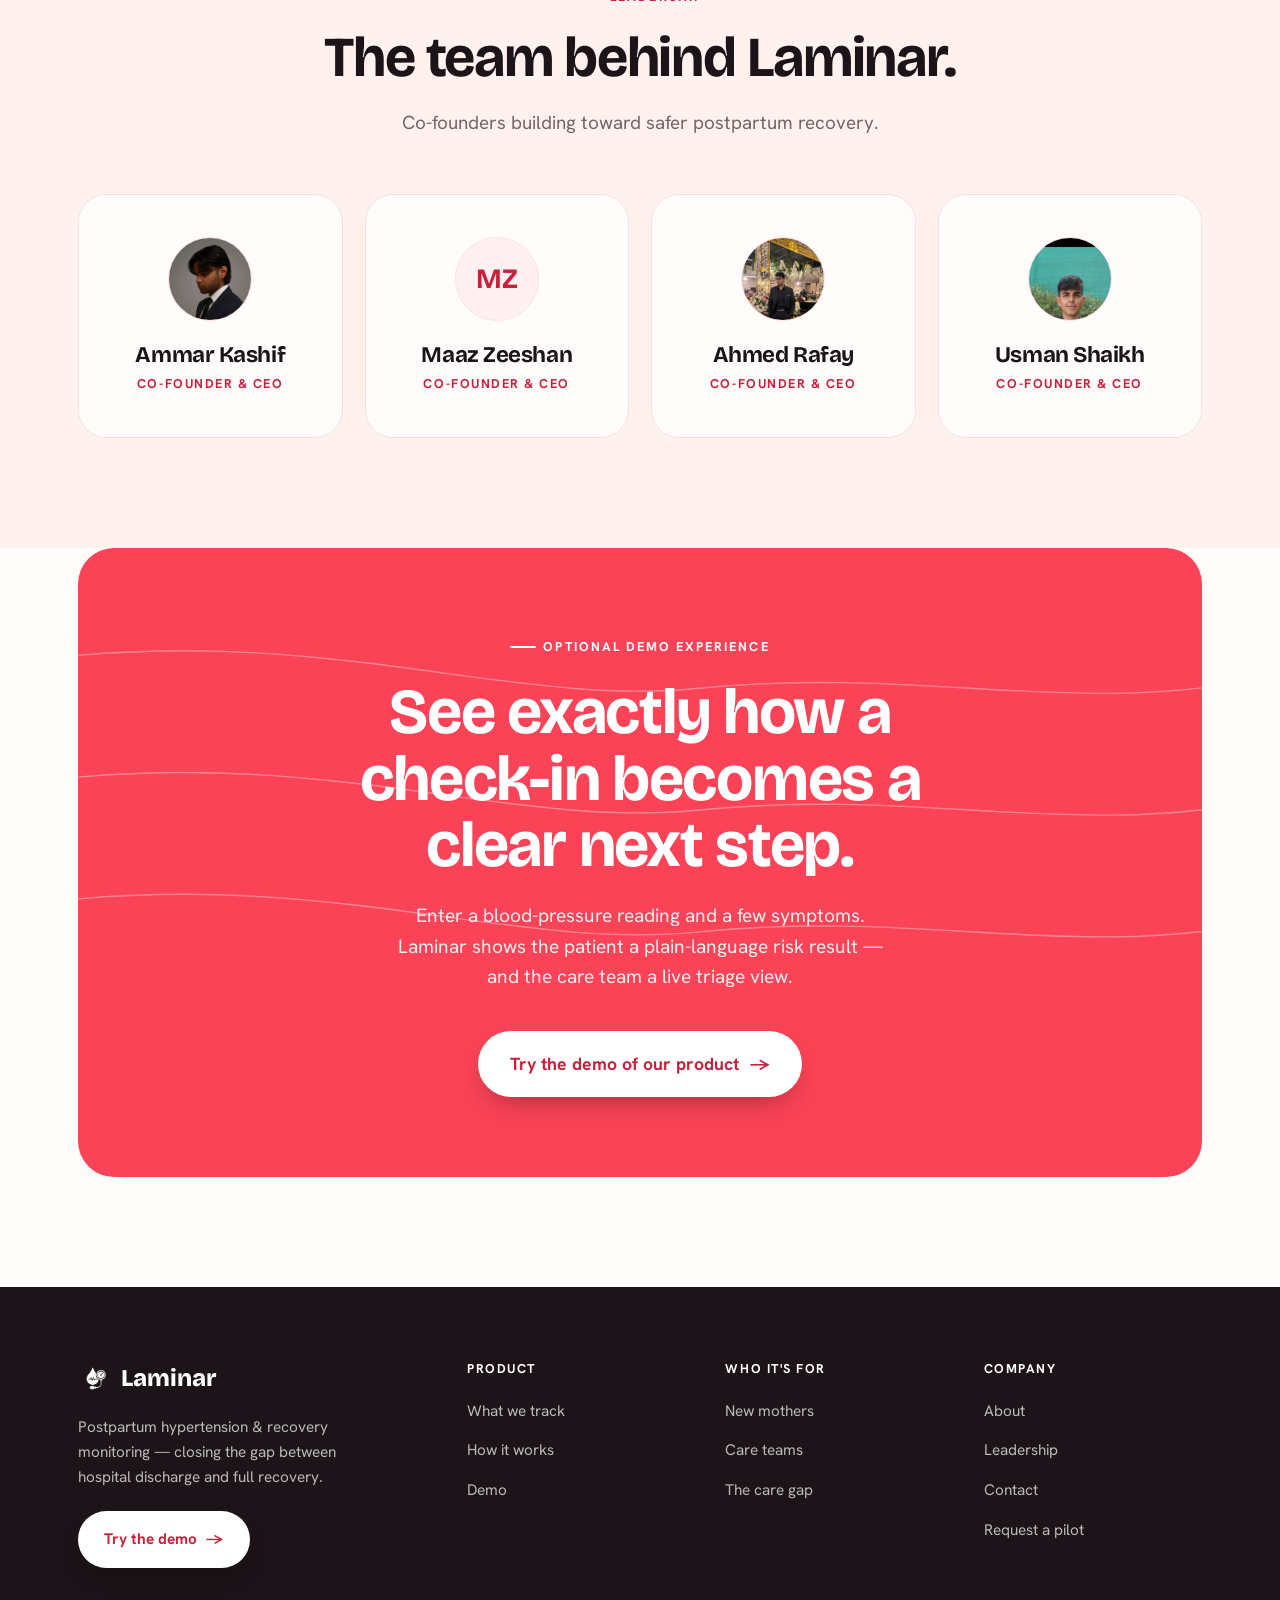
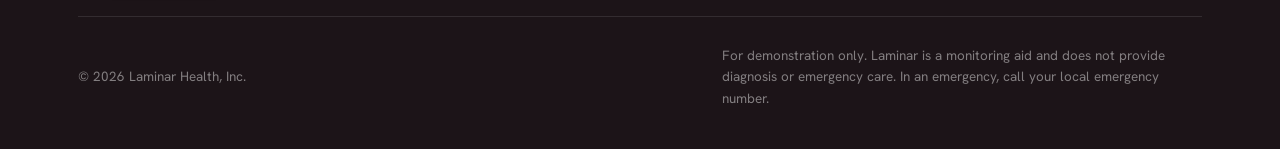
==== commit 327a6e2a: "Add real team photos with face crops for Ammar, Ahmed, Usman" ====
--- a/index.html
+++ b/index.html
@@ -297,7 +297,7 @@
     </div>
     <div class="team-grid">
       <div class="team-card reveal">
-        <div class="avatar">AK</div>
+        <div class="avatar"><img src="assets/team-ammar.jpg" alt="Ammar Kashif" /></div>
         <h3>Ammar Kashif</h3>
         <div class="role">Co-Founder &amp; CEO</div>
       </div>
@@ -307,12 +307,12 @@
         <div class="role">Co-Founder &amp; CEO</div>
       </div>
       <div class="team-card reveal">
-        <div class="avatar">AR</div>
+        <div class="avatar"><img src="assets/team-ahmed.jpg" alt="Ahmed Rafay" /></div>
         <h3>Ahmed Rafay</h3>
         <div class="role">Co-Founder &amp; CEO</div>
       </div>
       <div class="team-card reveal">
-        <div class="avatar">US</div>
+        <div class="avatar"><img src="assets/team-usman.jpg" alt="Usman Shaikh" /></div>
         <h3>Usman Shaikh</h3>
         <div class="role">Co-Founder &amp; CEO</div>
       </div>
--- a/css/site.css
+++ b/css/site.css
@@ -267,6 +267,10 @@
   display:grid; place-items:center; font-family: var(--font-display); font-weight:700;
   font-size: 1.75rem; letter-spacing: -.01em;
   background: var(--coral-50); color: var(--coral-700); border: 1.5px solid var(--coral-100);
+  overflow: hidden;
+}
+.team-card .avatar img {
+  width: 100%; height: 100%; object-fit: cover; object-position: center top; display: block;
 }
 .team-card h3 { font-size: 1.4rem; margin-bottom: 8px; }
 .team-card .role { color: var(--coral-700); font-weight:700; font-size:.8rem; letter-spacing:.12em; text-transform:uppercase; }
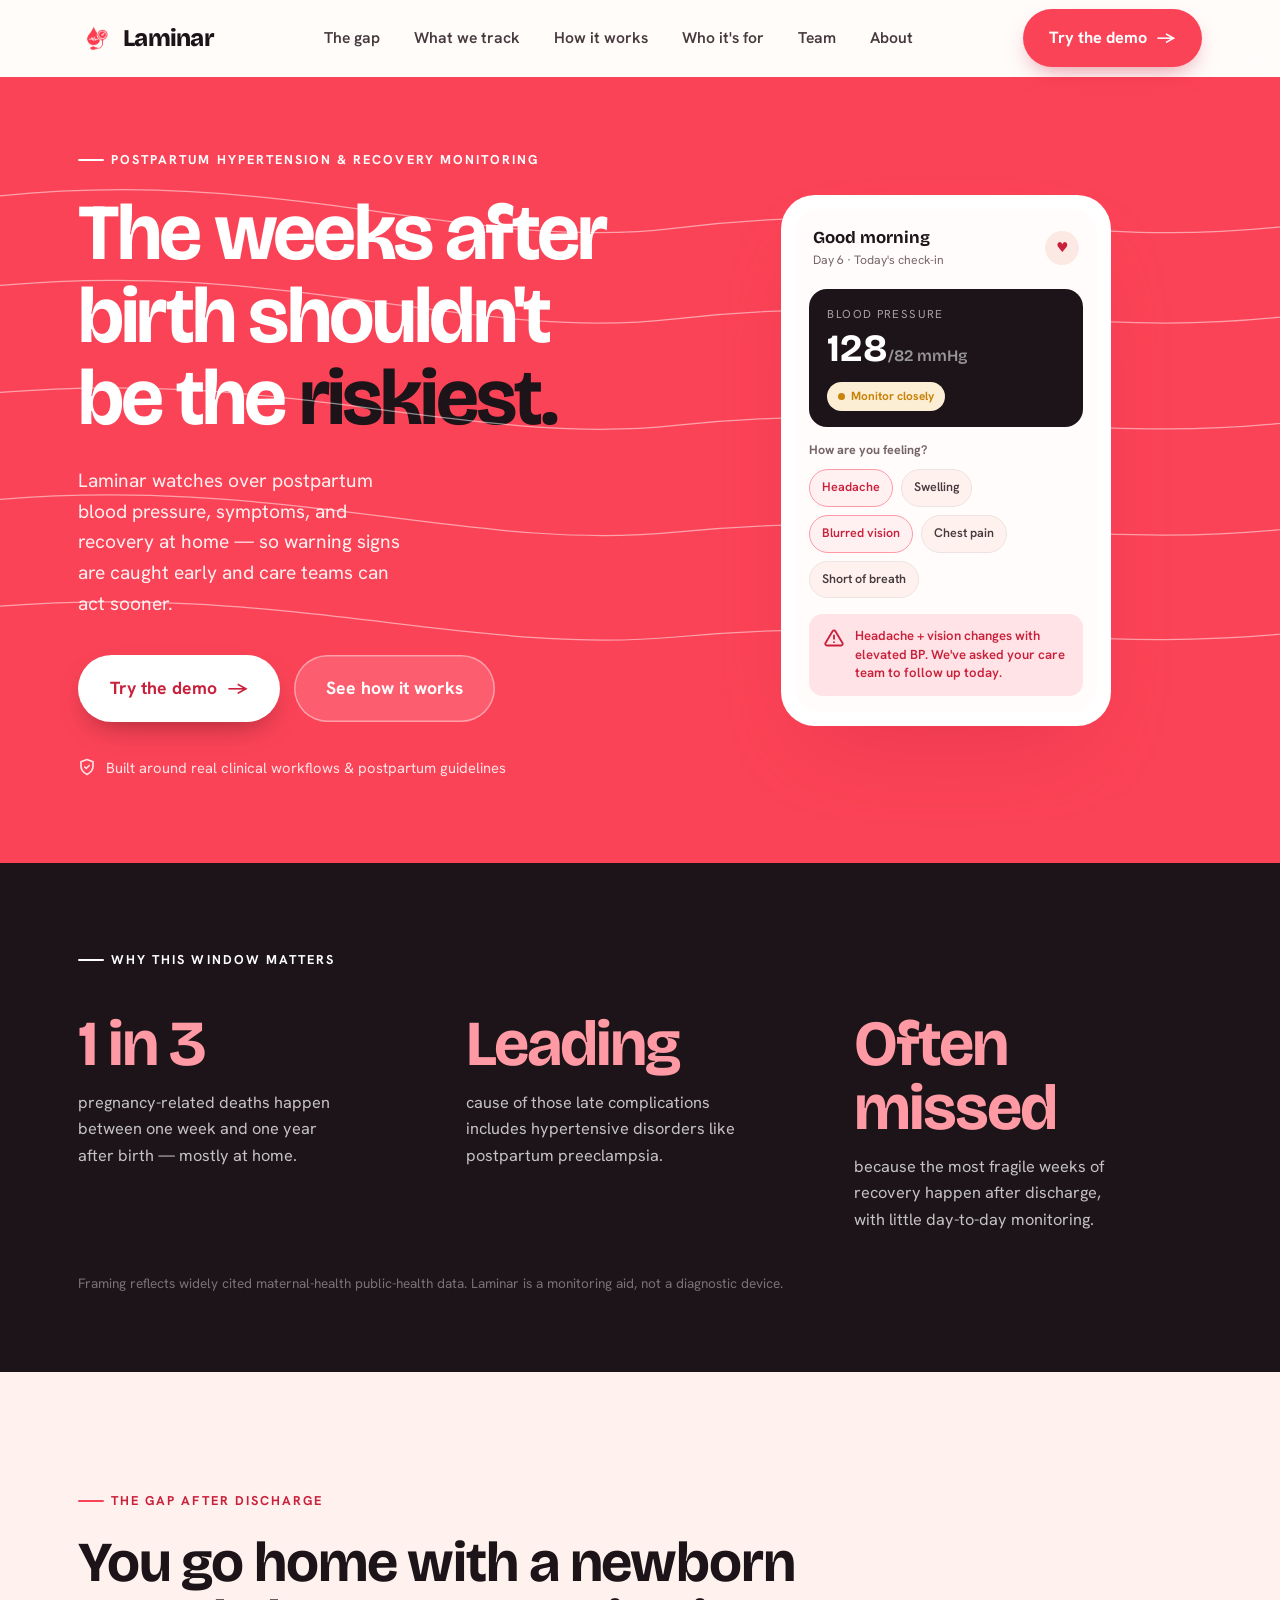
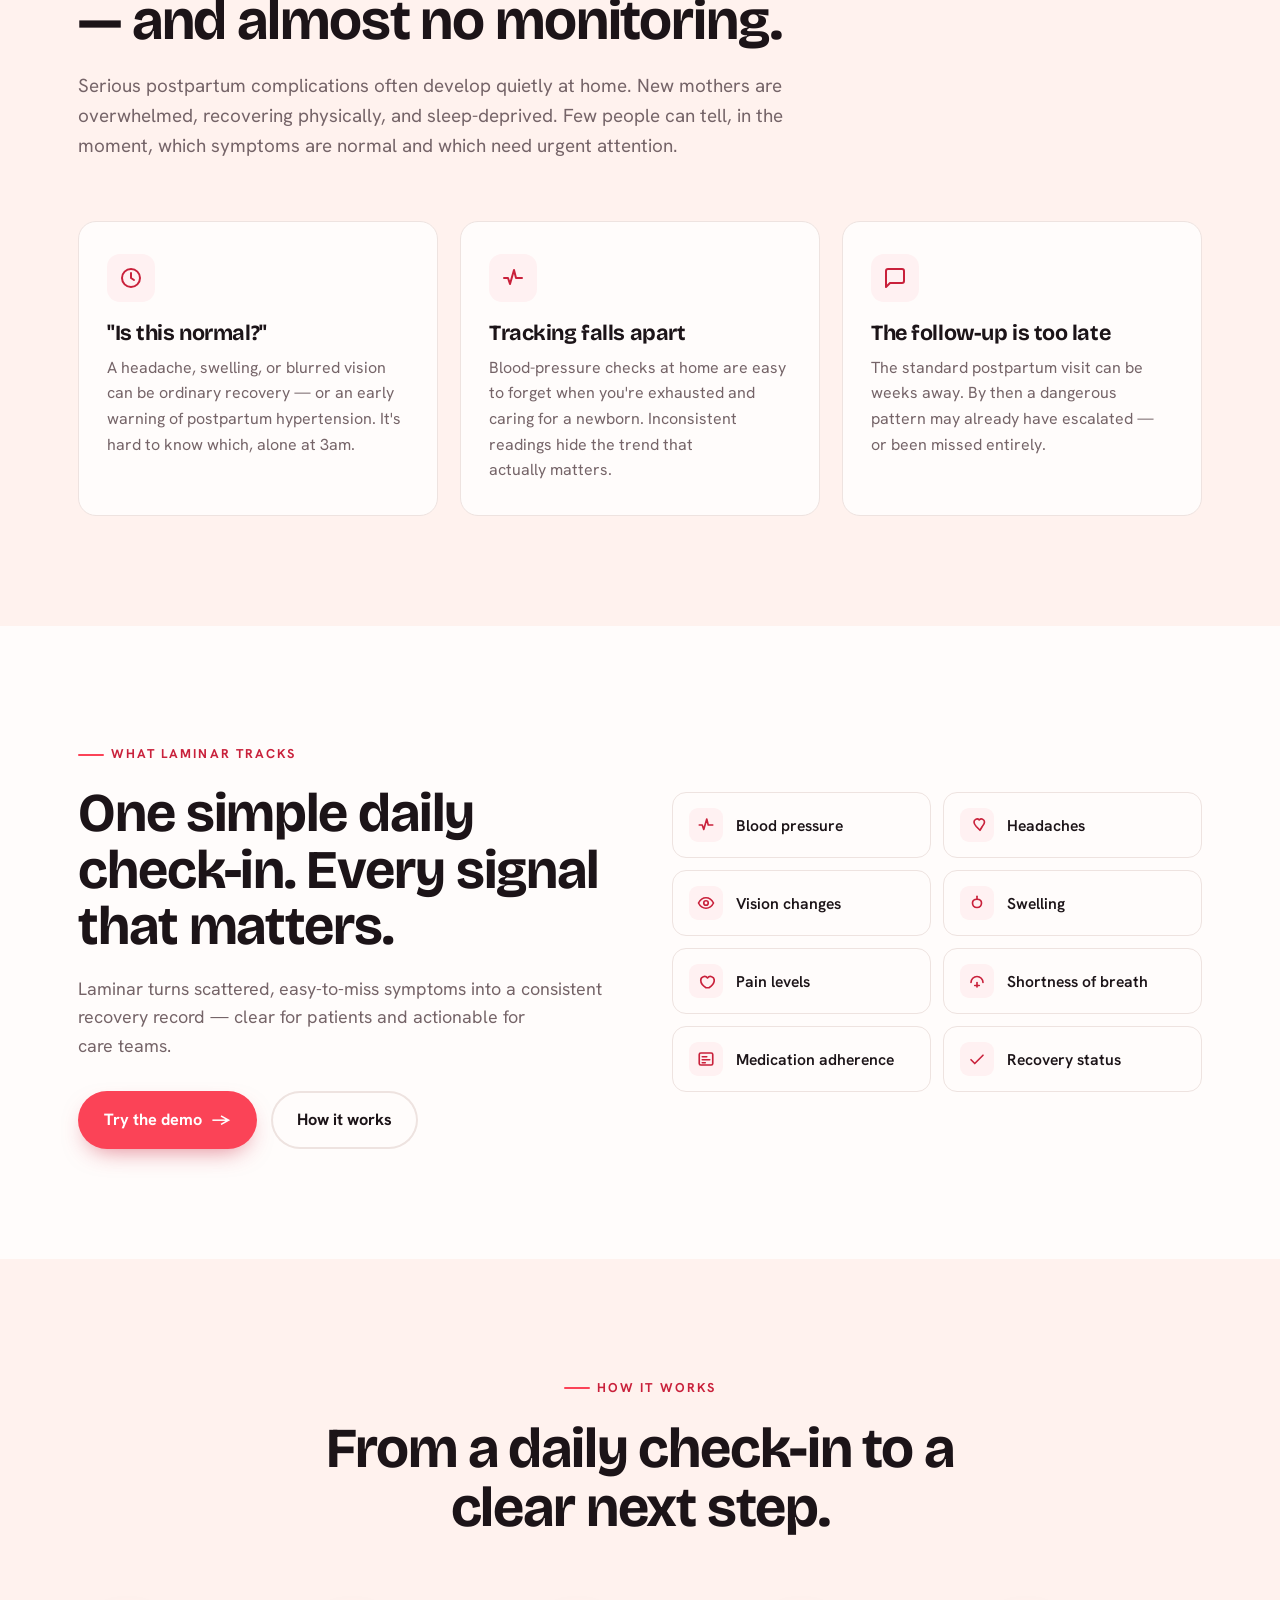
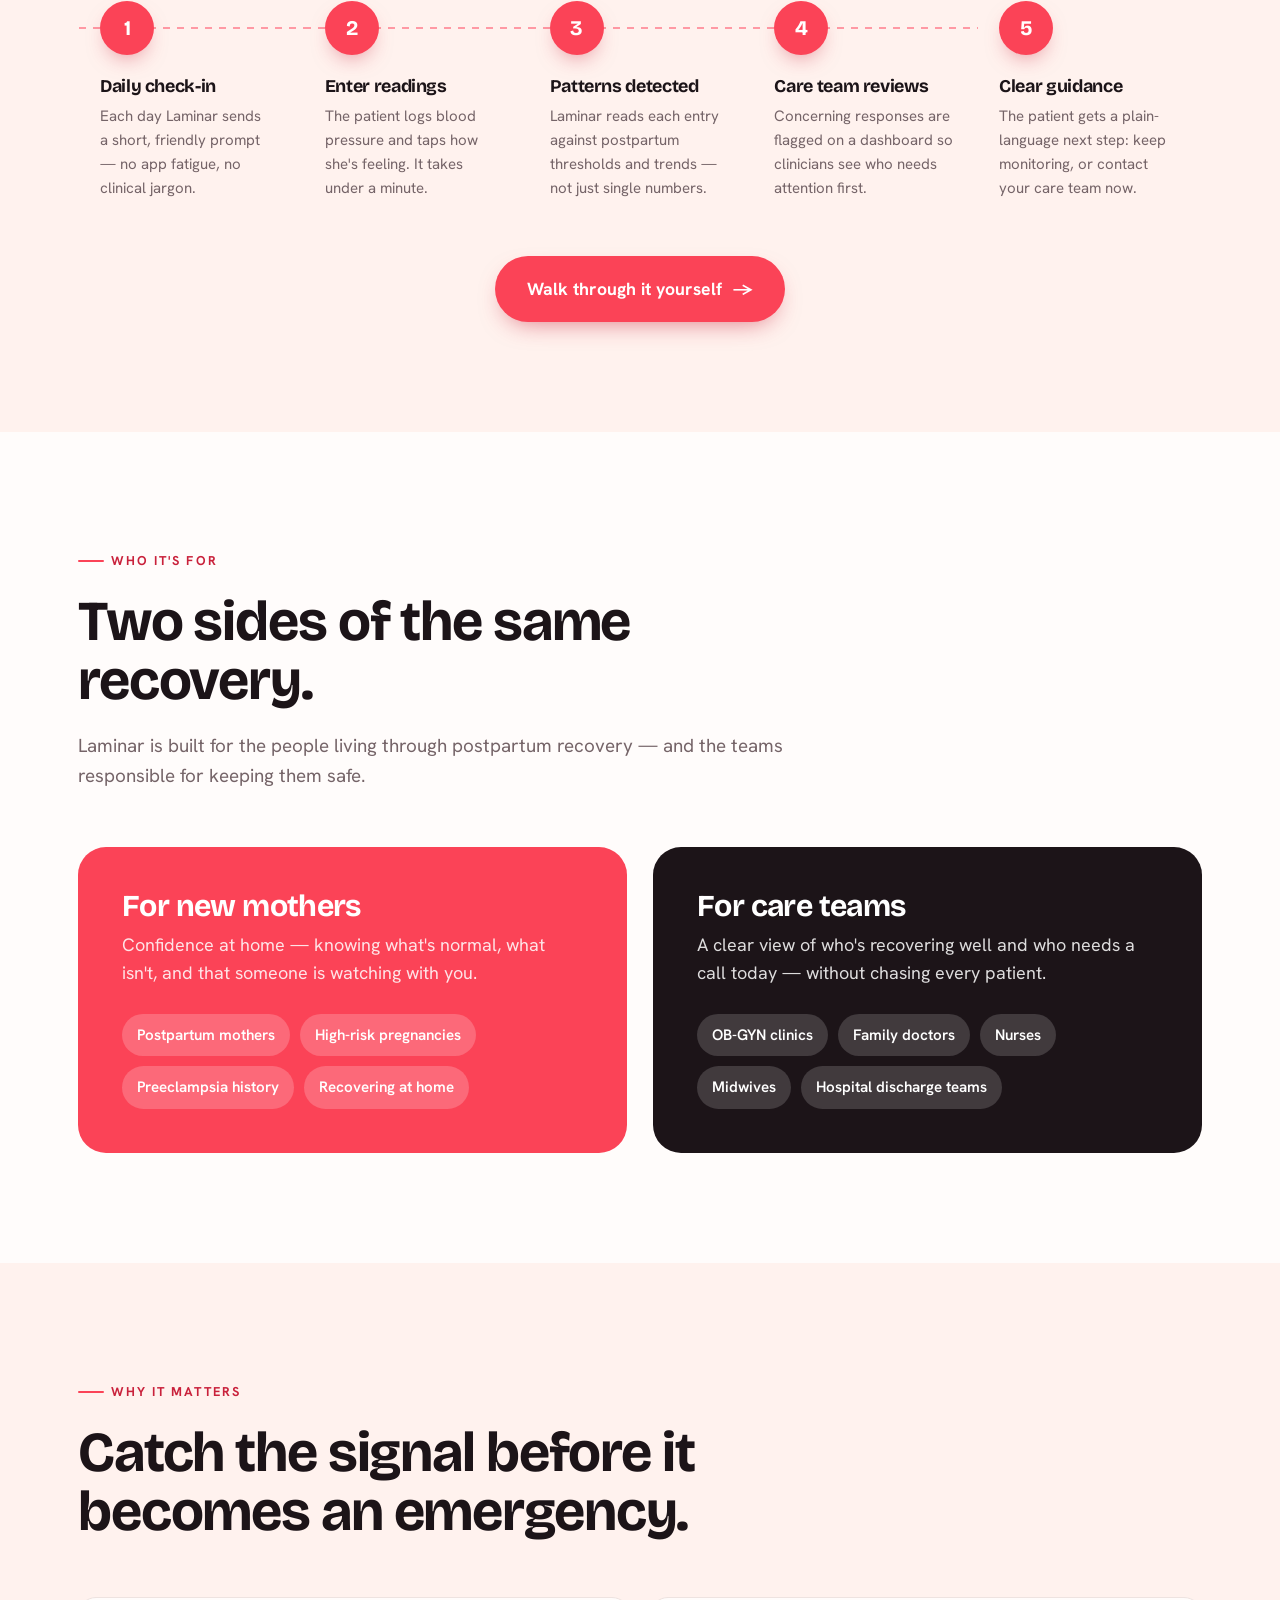
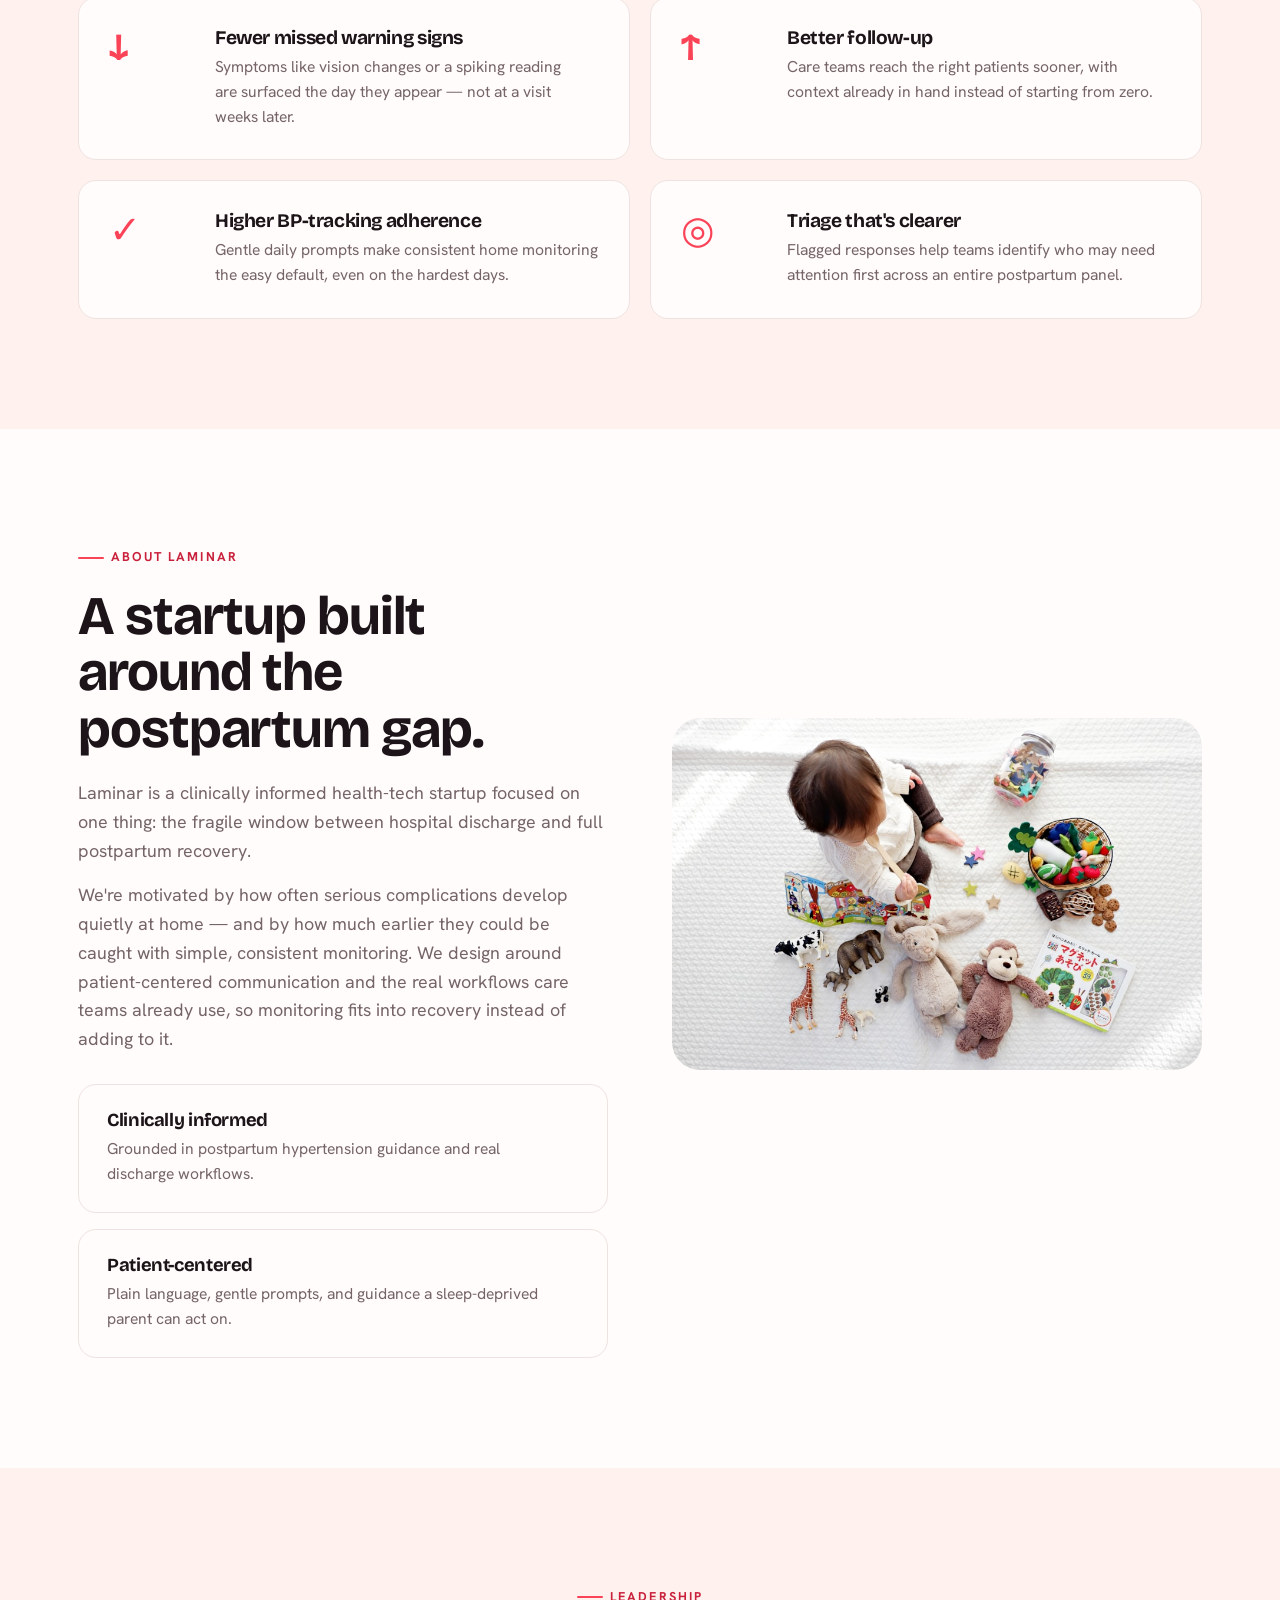
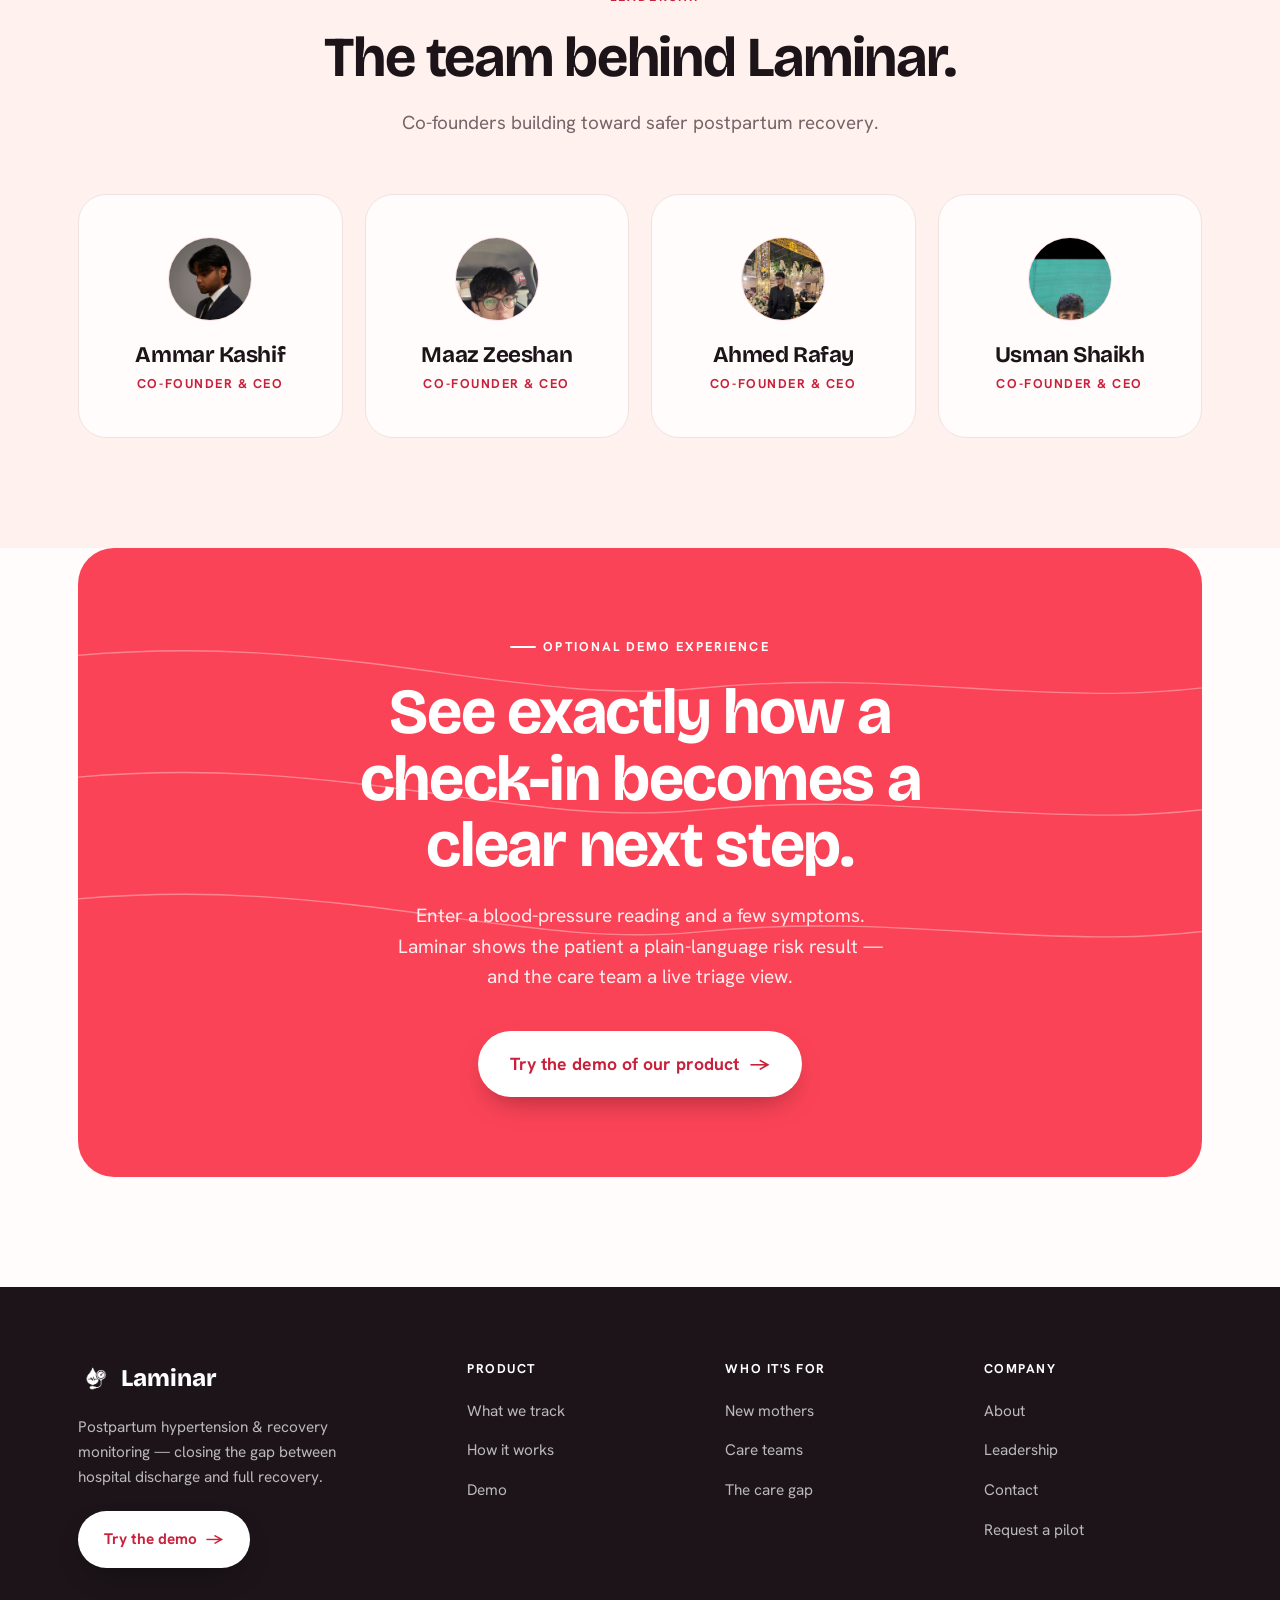
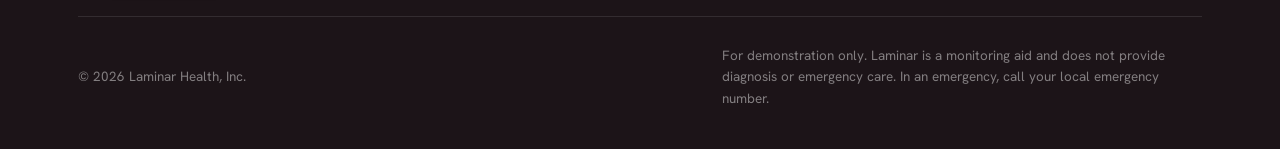
==== commit 504bc3e4: "Add Maaz photo, fix Usman face crop" ====
--- a/index.html
+++ b/index.html
@@ -302,7 +302,7 @@
         <div class="role">Co-Founder &amp; CEO</div>
       </div>
       <div class="team-card reveal">
-        <div class="avatar">MZ</div>
+        <div class="avatar"><img src="assets/team-maaz.jpg" alt="Maaz Zeeshan" /></div>
         <h3>Maaz Zeeshan</h3>
         <div class="role">Co-Founder &amp; CEO</div>
       </div>
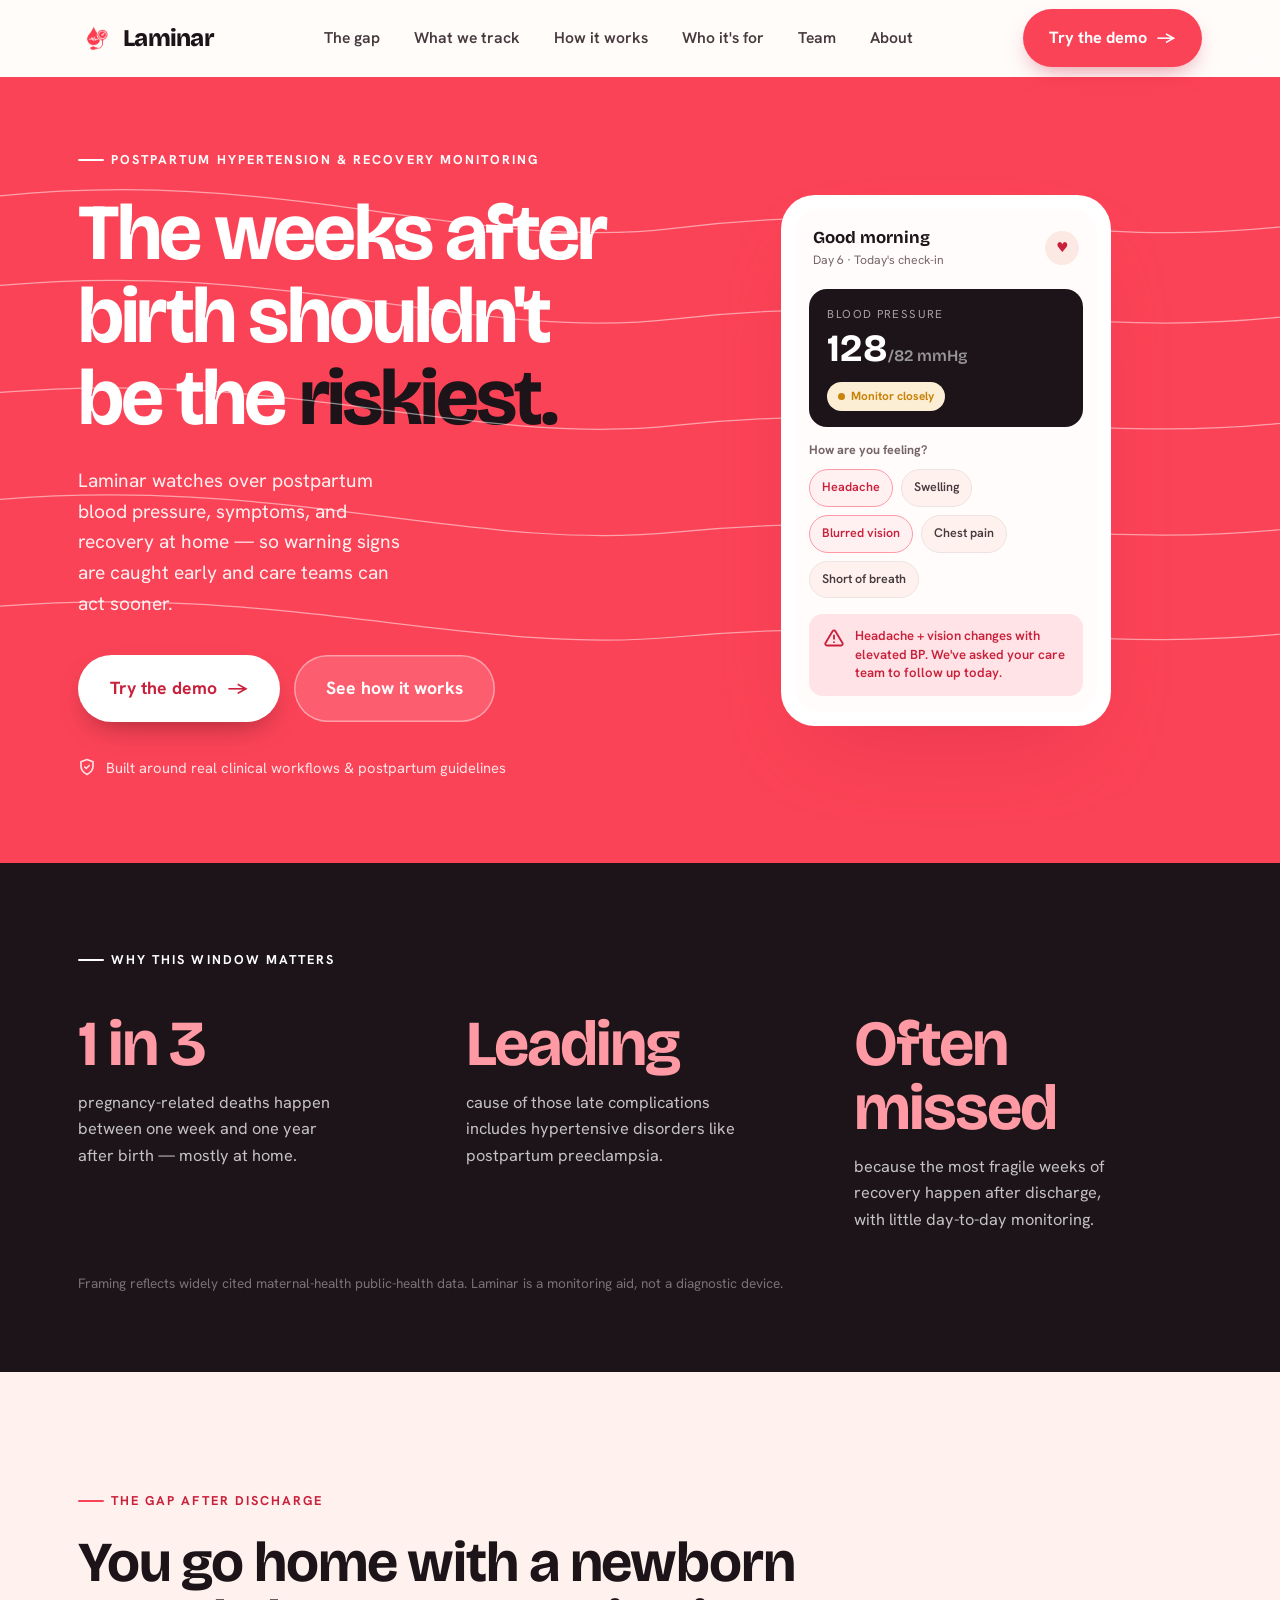
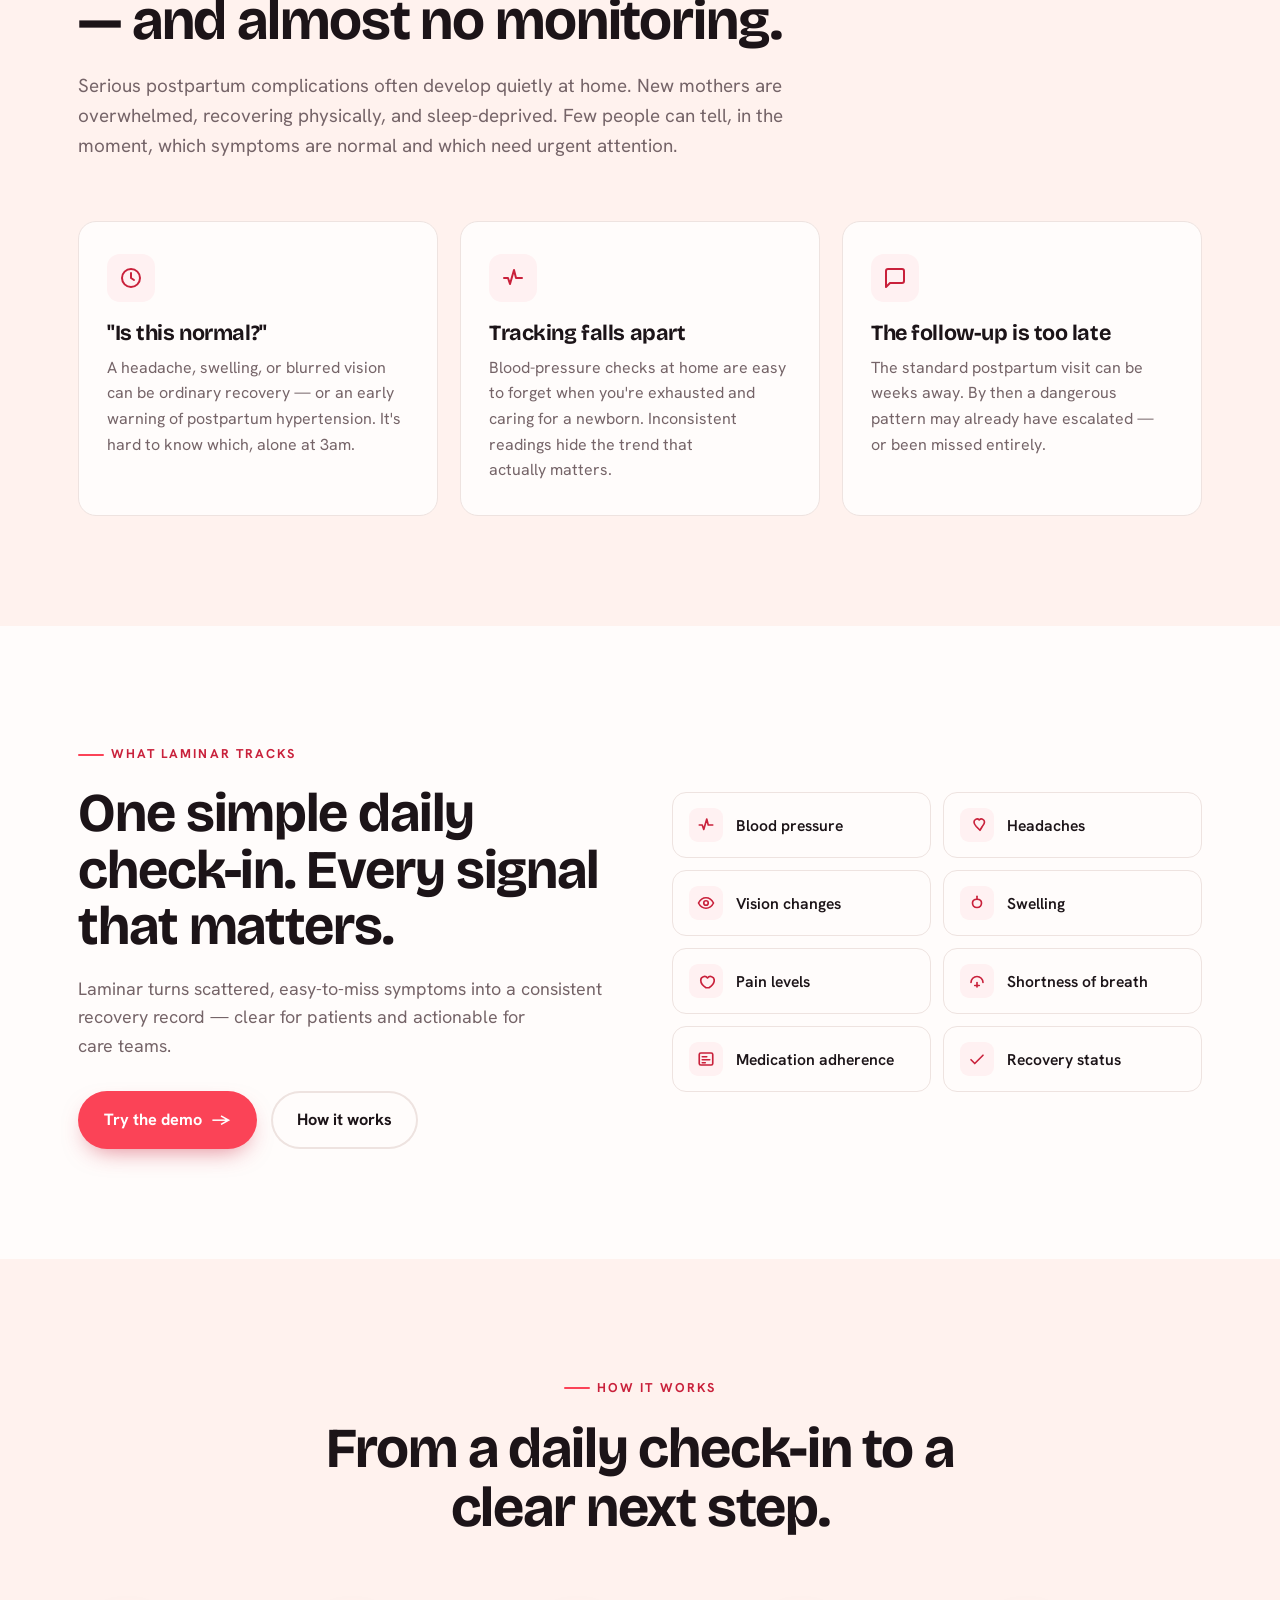
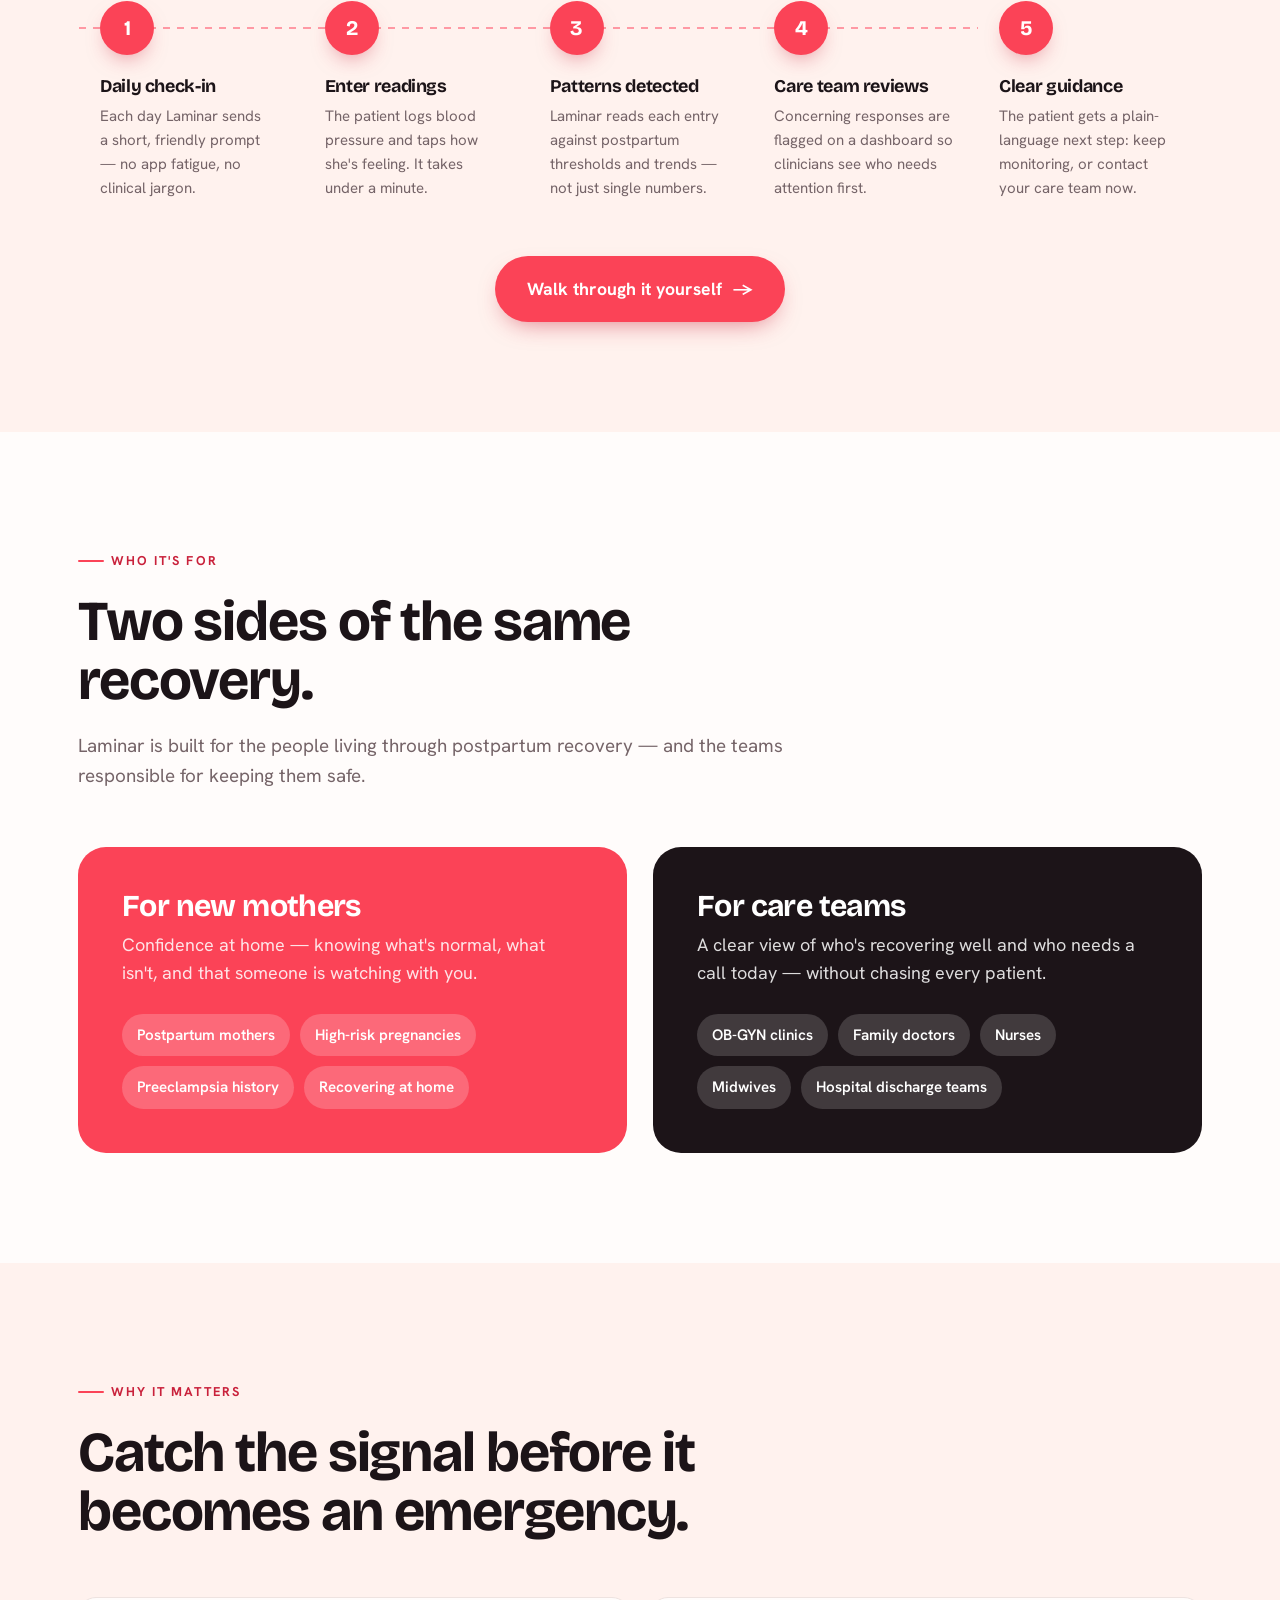
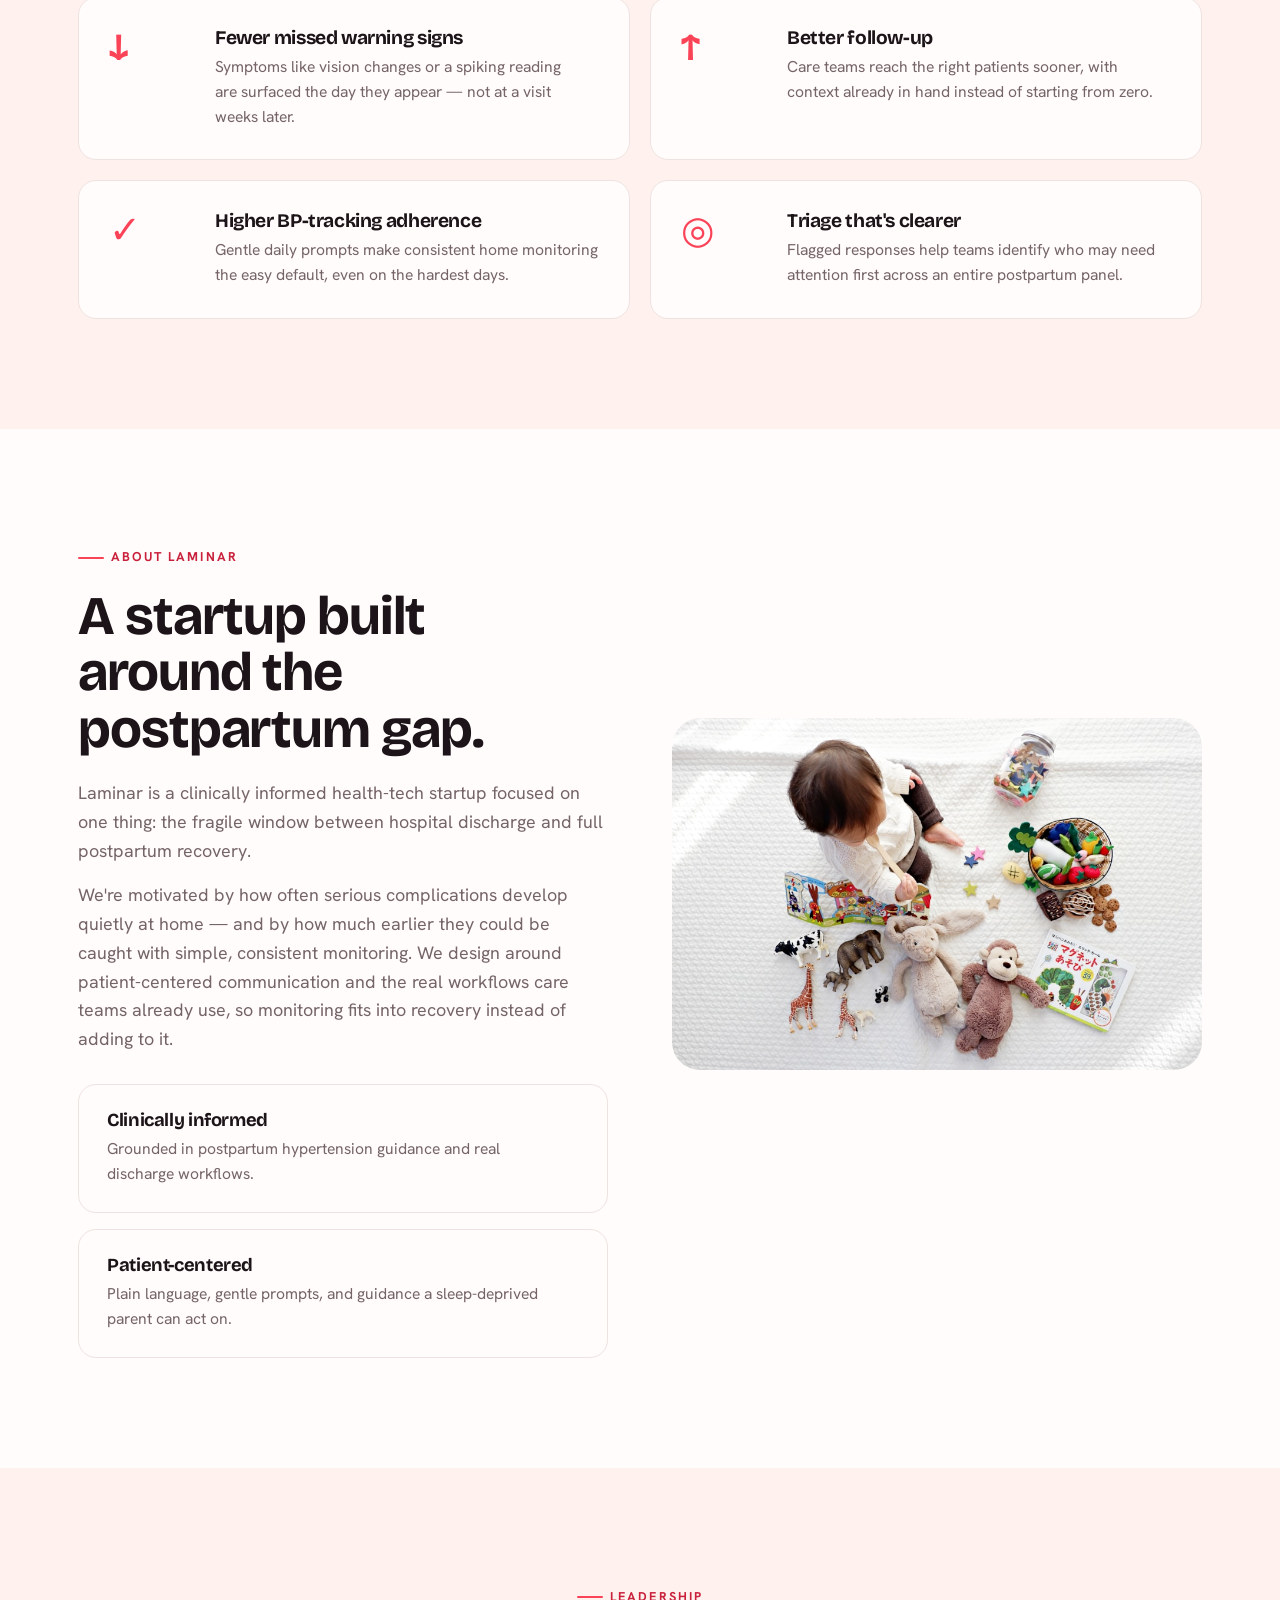
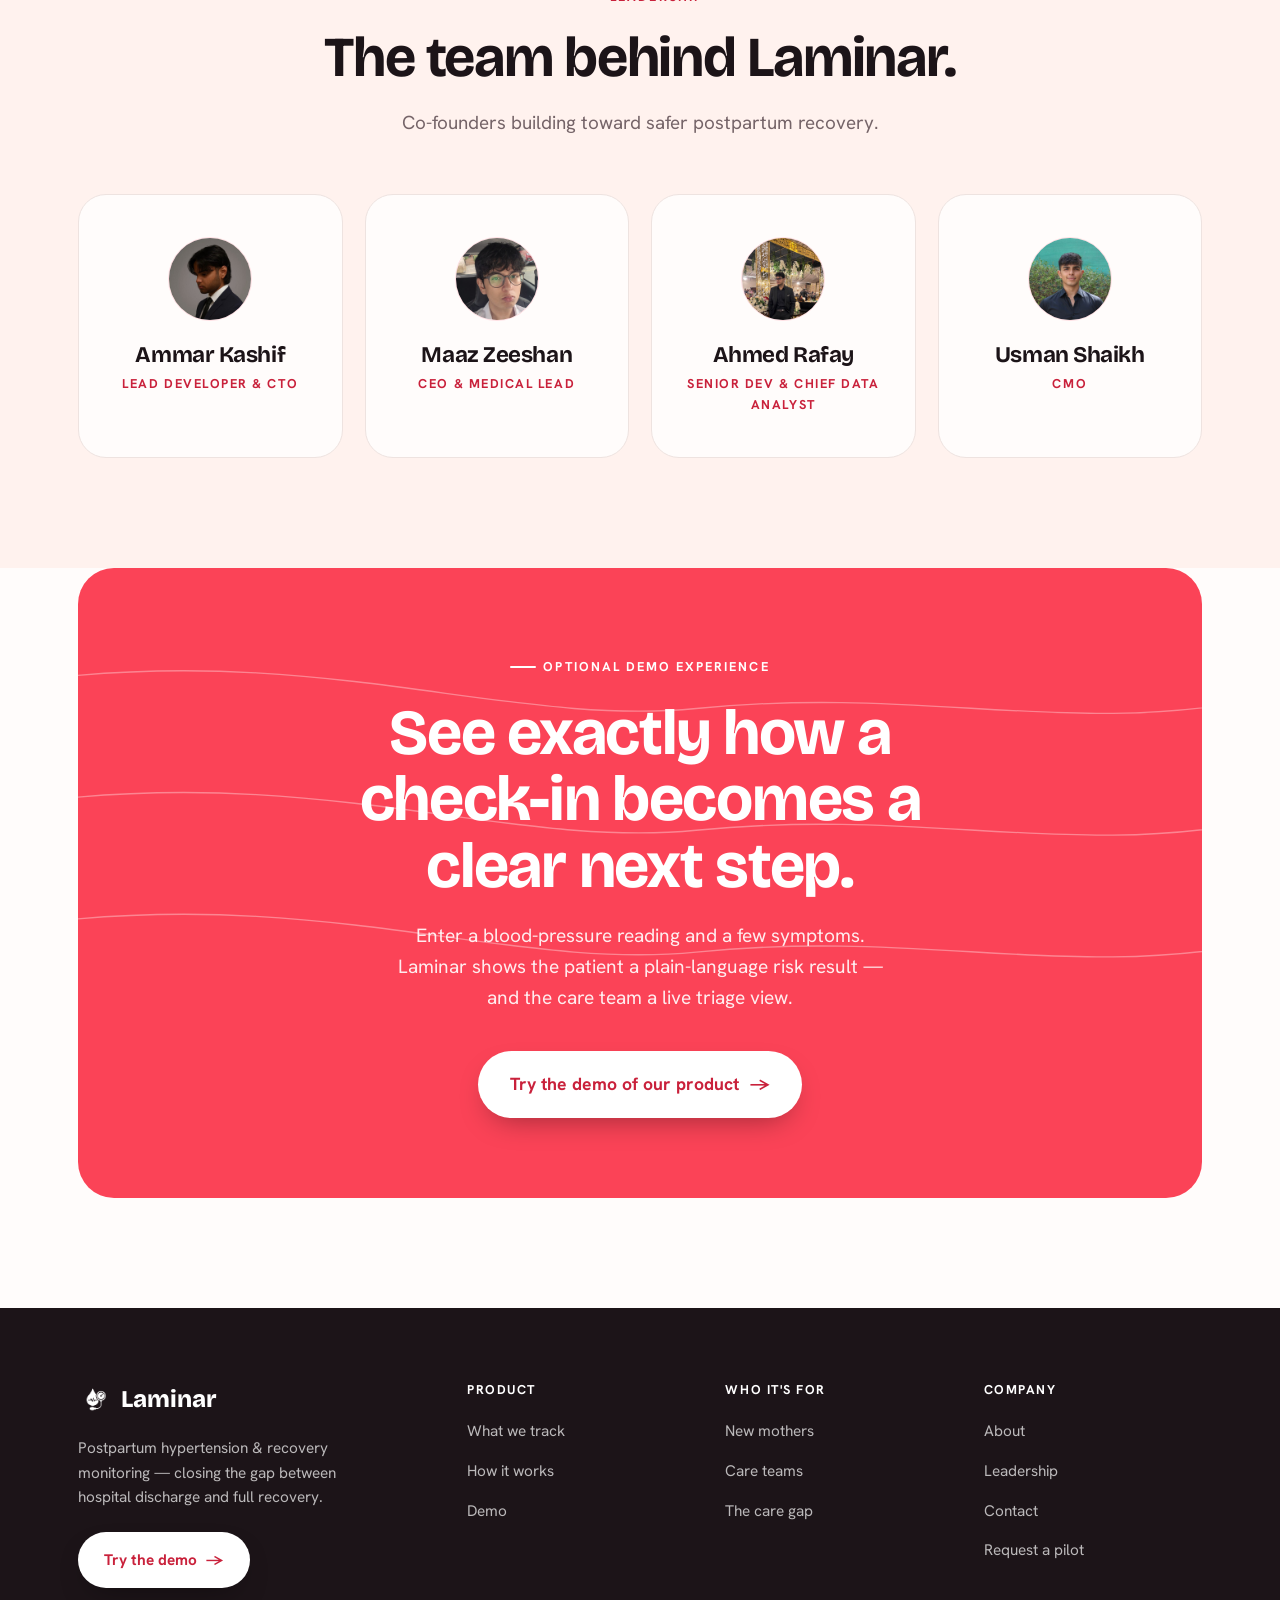
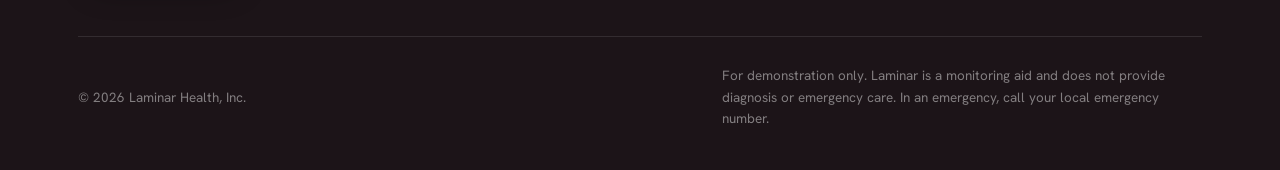
==== commit 2e3b3678: "title: "Update site.css and index.html"" ====
--- a/index.html
+++ b/index.html
@@ -299,22 +299,22 @@
       <div class="team-card reveal">
         <div class="avatar"><img src="assets/team-ammar.jpg" alt="Ammar Kashif" /></div>
         <h3>Ammar Kashif</h3>
-        <div class="role">Co-Founder &amp; CEO</div>
+        <div class="role">Lead Developer &amp; CTO</div>
       </div>
       <div class="team-card reveal">
         <div class="avatar"><img src="assets/team-maaz.jpg" alt="Maaz Zeeshan" /></div>
         <h3>Maaz Zeeshan</h3>
-        <div class="role">Co-Founder &amp; CEO</div>
+        <div class="role">CEO &amp; Medical Lead</div>
       </div>
       <div class="team-card reveal">
         <div class="avatar"><img src="assets/team-ahmed.jpg" alt="Ahmed Rafay" /></div>
         <h3>Ahmed Rafay</h3>
-        <div class="role">Co-Founder &amp; CEO</div>
+        <div class="role">Senior Dev &amp; Chief Data Analyst</div>
       </div>
       <div class="team-card reveal">
         <div class="avatar"><img src="assets/team-usman.jpg" alt="Usman Shaikh" /></div>
         <h3>Usman Shaikh</h3>
-        <div class="role">Co-Founder &amp; CEO</div>
+        <div class="role">CMO</div>
       </div>
     </div>
   </div>
